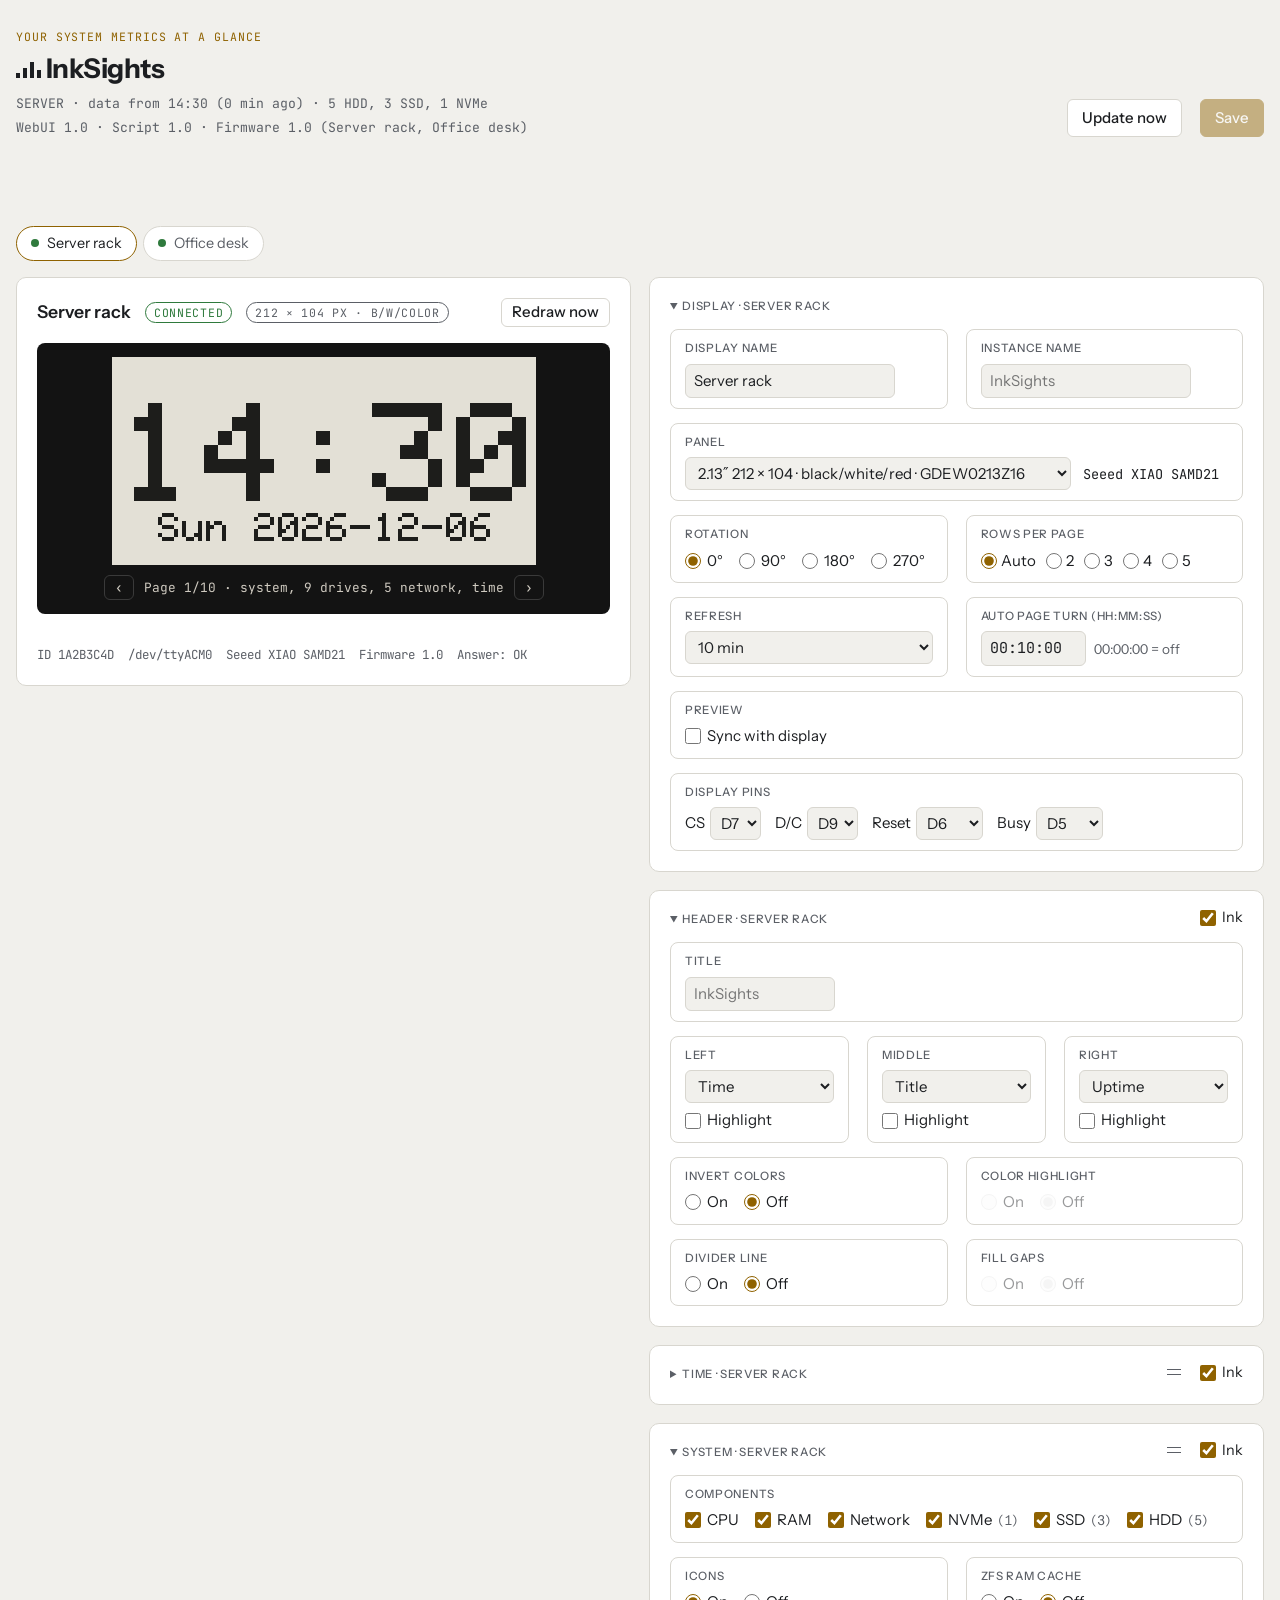
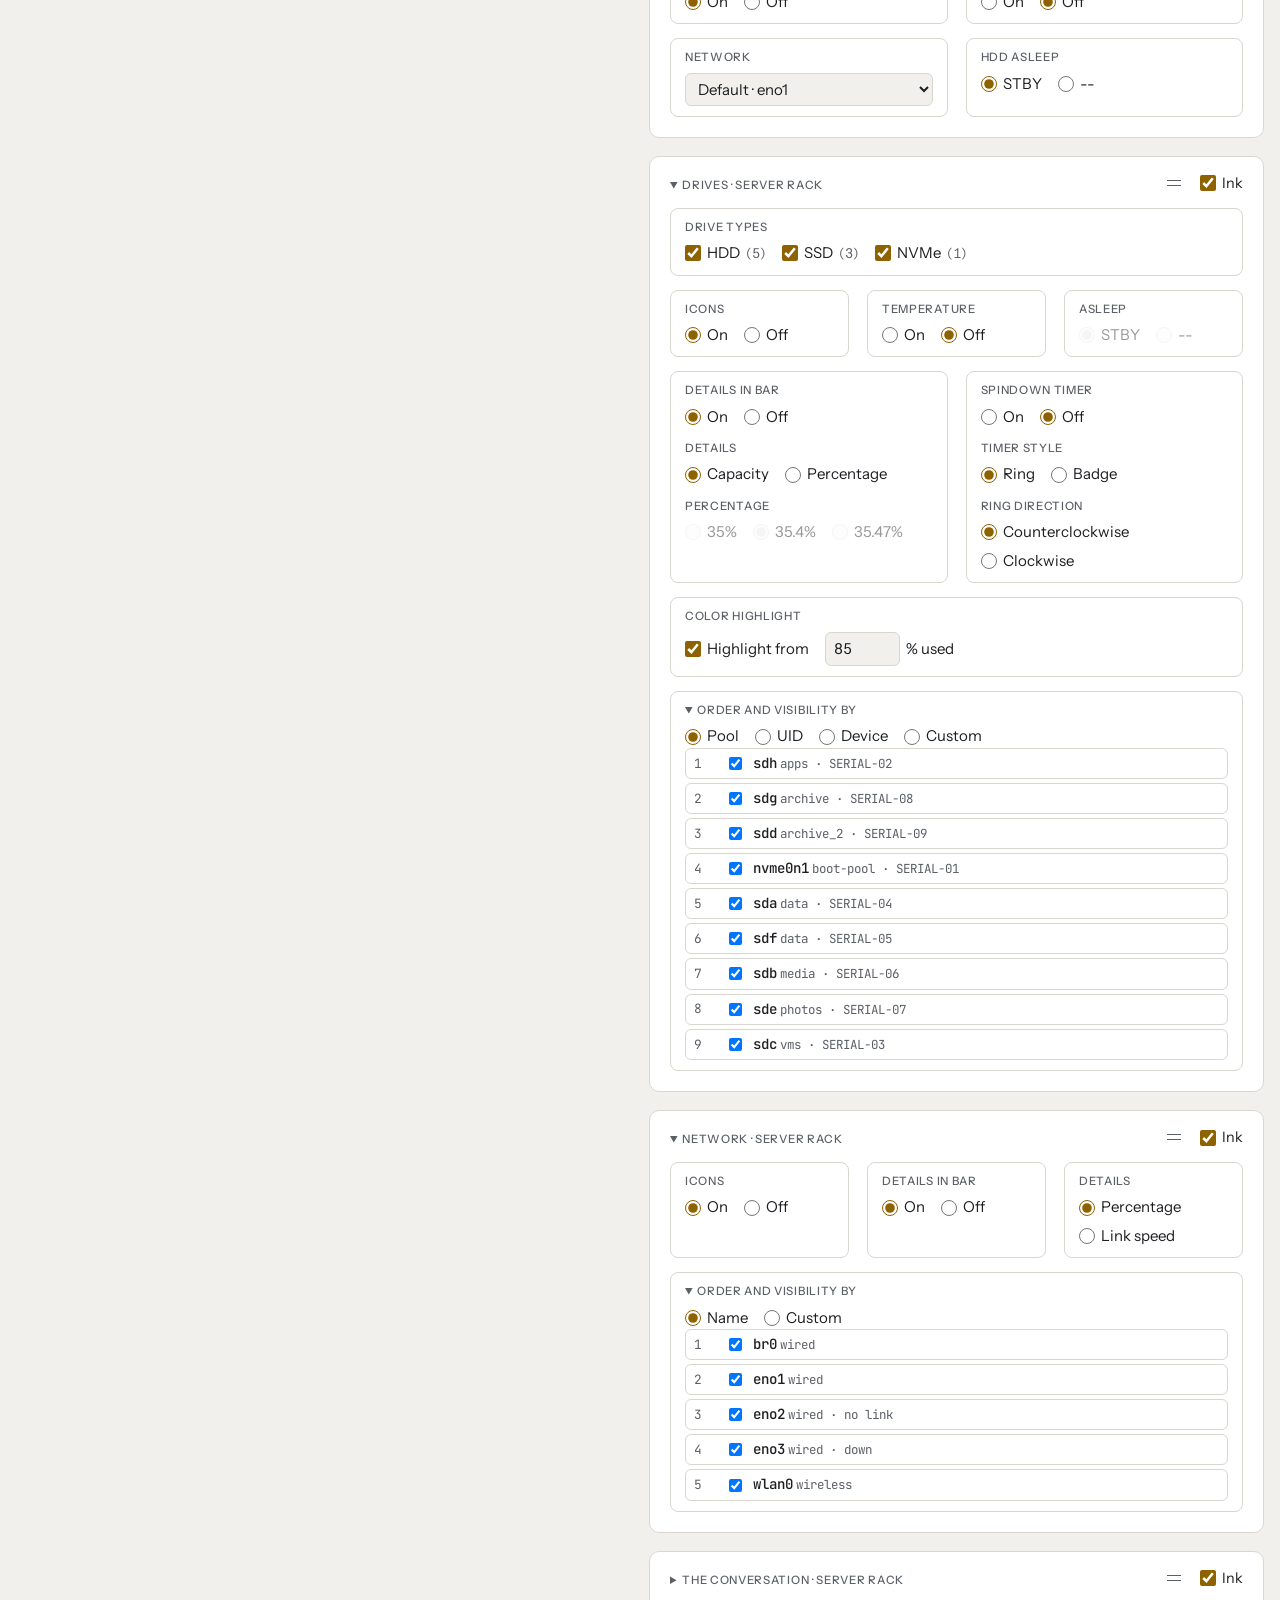
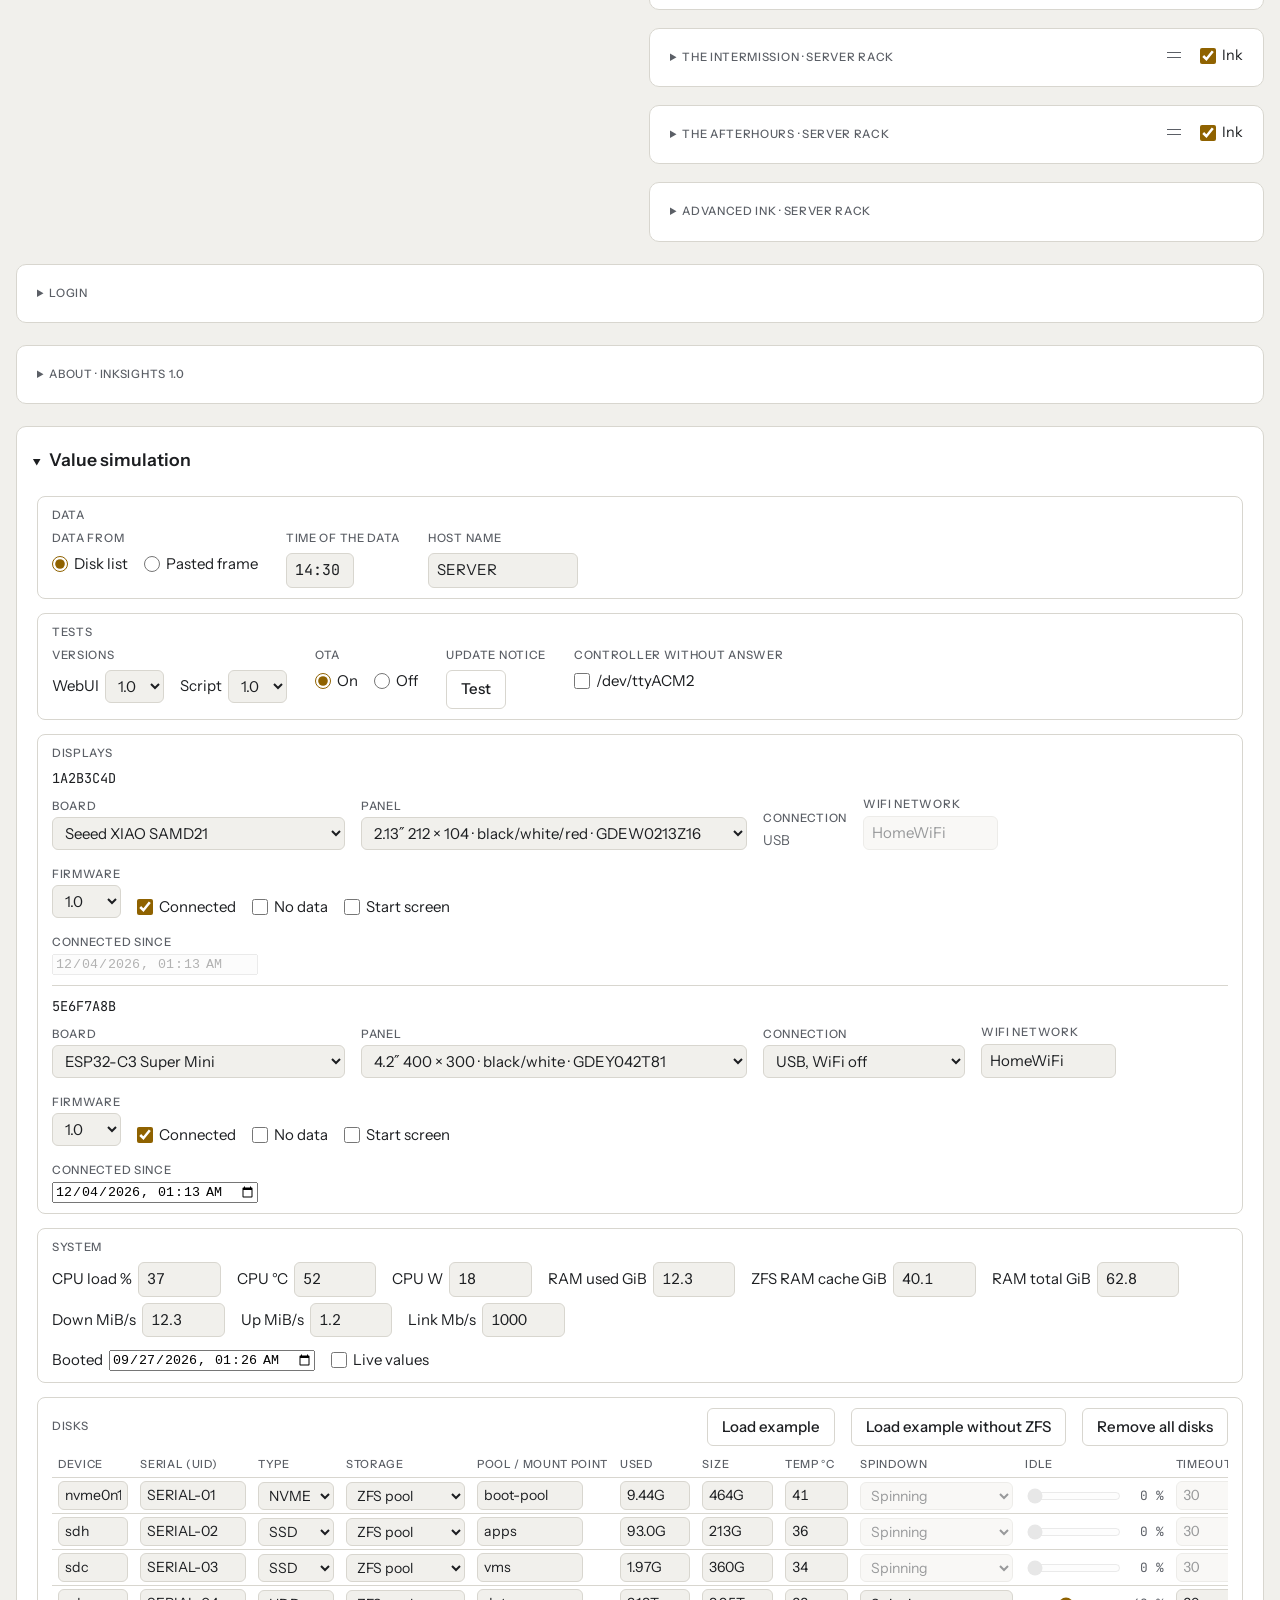
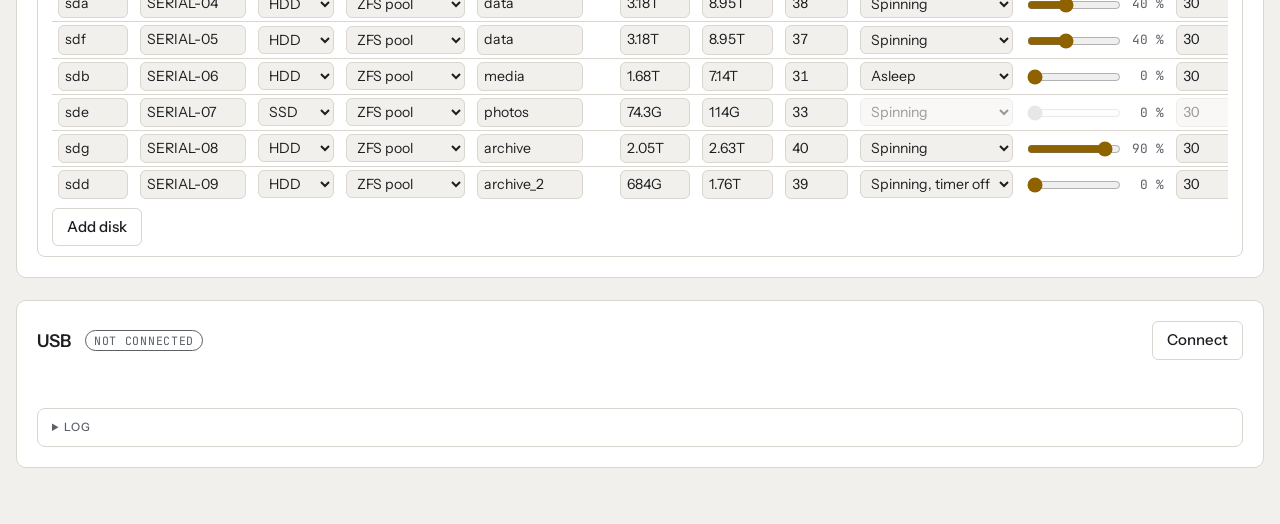
==== simulator/simulator.html @ 7268ee33 "Login off by default, tabs on the settings page, every page off kept - Login: off unless switched on" ====
<!doctype html>
<html lang="en">
<head>
<meta charset="utf-8">
<meta name="viewport" content="width=device-width, initial-scale=1">
<title>InkSights Simulator</title>
<!--
  Simulator: the settings page itself (../server/web/inksights-ui.js, the same code as the
  real page) with simulated data instead of the server: two displays, a disk list or a pasted
  frame. The "Value simulation" card below sets the simulated hardware. The drawing comes from
  ../server/web/inksights-render.js, so the previews show exactly what the firmware draws.
  Open this file directly in the browser; nothing is sent anywhere.
-->
<link rel="preconnect" href="https://fonts.googleapis.com">
<link rel="preconnect" href="https://fonts.gstatic.com" crossorigin>
<link rel="stylesheet" href="https://fonts.googleapis.com/css2?family=Instrument+Sans:wght@400;500;600;700&family=JetBrains+Mono:wght@400;500&display=swap">
<script>
// Load the shared page files fresh every time (opened from disk, browsers may keep an old copy)
const BUST = "?" + Date.now();
document.write(`<link rel="stylesheet" href="../server/web/inksights.css${BUST}">`);
</script>
</head>
<body>
<main class="wrap">
  <div id="app" style="display: contents"></div>

  <section class="card" aria-labelledby="simHead">
    <details class="sim-fold" id="simFold" open>
    <summary><h2 id="simHead">Value simulation</h2></summary>
    <div class="sub-body">
    <div class="form">
      <!-- framed: where the data come from, then the tests of special cases -->
      <div class="field wide boxed"><span class="label">Data</span>
        <div class="choices header-sec">
          <div class="field"><span class="label">Data from</span><span class="choices" id="source"></span></div>
          <label class="field"><span class="label">Time of the data</span><input type="text" id="time" maxlength="5" autocomplete="off" style="width: 4.5em; font-family: var(--font-mono)"></label>
          <label class="field"><span class="label">Host name</span><input type="text" id="host" maxlength="16" autocomplete="off" style="max-width: 10em"></label>
        </div>
      </div>
      <div class="field wide boxed"><span class="label">Tests</span>
        <div class="choices header-sec">
          <div class="field"><span class="label">Versions</span><span class="choices" id="versions-sim"></span></div>
          <div class="field"><span class="label">OTA</span><span class="choices" id="ota-sim"></span></div>
          <div class="field"><span class="label">Update notice</span><span class="choices"><button class="btn" id="testUpdate" type="button">Test</button></span></div>
          <div class="field"><span class="label">Controller without answer</span><span class="choices" id="oldfw"></span></div>
        </div>
      </div>
      <div class="field wide boxed"><span class="label">Displays</span><div class="sim-grid" id="hw"></div></div>
      <div class="field wide boxed"><span class="label">System</span><div class="choices" id="sys"></div></div>
    </div>

    <div class="field boxed" id="disksBox">
      <div class="card-head">
        <span class="label">Disks</span>
        <span class="choices" style="margin-left: auto">
          <button class="btn" id="example" type="button">Load example</button>
          <button class="btn" id="exampleLinux" type="button">Load example without ZFS</button>
          <button class="btn" id="clear" type="button">Remove all disks</button>
        </span>
      </div>
      <div class="table-wrap">
        <table>
          <thead><tr>
            <th>Device</th><th>Serial (UID)</th><th>Type</th><th>Storage</th><th>Pool / mount point</th><th>Used</th><th>Size</th>
            <th>Temp °C</th><th>Spindown</th><th>Idle</th><th>Timeout min</th><th>Poll s</th><th></th>
          </tr></thead>
          <tbody id="disks"></tbody>
        </table>
      </div>
      <div><button class="btn" id="add" type="button">Add disk</button></div>
    </div>

    <label class="field boxed" id="pasteBox" hidden>
      <span class="label">Pasted frame</span>
      <textarea id="paste" rows="14" spellcheck="false" placeholder="#BEGIN&#10;H|SERVER|14:30|0|85|0|600&#10;D|sda|data|3.18T|8.95T|35|3|10|A&#10;#END"></textarea>
    </label>
    </div>
    </details>
  </section>

  <!-- a real board on USB: set it up, or send it the frame of a simulated display -->
  <div id="usbBox" style="display: contents"></div>
</main>

<script>
document.write(`<script src="../server/web/inksights-render.js${BUST}"><\/script><script src="../server/web/inksights-ui.js${BUST}"><\/script>` +
  `<script src="../server/web/inksights-usb.js${BUST}"><\/script>`);
</script>
<script>
"use strict";
const $ = id => document.getElementById(id);
const STORE = "inksights-simulator-v1";
const IDS = ["1A2B3C4D", "5E6F7A8B"];              // simulated chip IDs
const DISPLAY_NAMES = ["Server rack", "Office desk"];   // their display names when none is set
const PORTS = ["/dev/ttyACM0", "/dev/ttyACM1"];
const IPS = ["192.168.1.51", "192.168.1.52"];

// Panel types: the table of the settings page (InkSightsUI.PANELS, with the yellow colour panels); the
// board reports the one it runs
const PANELS = InkSightsUI.PANELS;
const panelById = id => PANELS.find(p => p.id === id) || PANELS[0];
const OLD_PANELS = { "212x104x3": 1, "250x122x3": 3, "250x122x2": 4, "400x300x2": 5 };   // saved by earlier versions

// One disk as edited here; turned into a state.json entry (what inksights.sh writes)
const EXAMPLE = [
  { dev: "nvme0n1", uid: "SERIAL-01", type: "nvme", pool: "boot-pool", used: "9.44G", total: "464G", temp: 41 },
  { dev: "sdh", uid: "SERIAL-02", type: "ssd", pool: "apps", used: "93.0G", total: "213G", temp: 36 },
  { dev: "sdc", uid: "SERIAL-03", type: "ssd", pool: "vms", used: "1.97G", total: "360G", temp: 34 },
  { dev: "sda", uid: "SERIAL-04", type: "hdd", pool: "data", used: "3.18T", total: "8.95T", spin: "A", idle: 40, temp: 38 },
  { dev: "sdf", uid: "SERIAL-05", type: "hdd", pool: "data", used: "3.18T", total: "8.95T", spin: "A", idle: 40, temp: 37 },
  { dev: "sdb", uid: "SERIAL-06", type: "hdd", pool: "media", used: "1.68T", total: "7.14T", spin: "S", idle: 0, temp: 31 },
  { dev: "sde", uid: "SERIAL-07", type: "ssd", pool: "photos", used: "74.3G", total: "114G", temp: 33 },
  { dev: "sdg", uid: "SERIAL-08", type: "hdd", pool: "archive", used: "2.05T", total: "2.63T", spin: "A", idle: 90, temp: 40 },
  { dev: "sdd", uid: "SERIAL-09", type: "hdd", pool: "archive_2", used: "684G", total: "1.76T", spin: "A?", idle: 0, temp: 39 },
].map(d => Object.assign({ spin: "A", idle: 0, timeout: 30, poll: 60, fs: "zfs" }, d));
// A Linux server without ZFS: filesystems named after their mount point, one RAID (md) of two disks,
// btrfs over two disks, a disk with nothing mounted
const EXAMPLE_LINUX = [
  { dev: "nvme0n1", uid: "SERIAL-11", type: "nvme", fs: "ext4", pool: "/", used: "38.2G", total: "468G", temp: 44 },
  { dev: "sda", uid: "SERIAL-12", type: "hdd", fs: "xfs", pool: "/srv/media", used: "5.12T", total: "7.27T", spin: "A", idle: 30, temp: 36 },
  { dev: "sdb", uid: "SERIAL-13", type: "hdd", fs: "xfs", pool: "/srv/media", used: "5.12T", total: "7.27T", spin: "A", idle: 30, temp: 37 },
  { dev: "sdc", uid: "SERIAL-14", type: "hdd", fs: "btrfs", pool: "/mnt/backup", used: "1.10T", total: "3.64T", spin: "S", idle: 0, temp: 30 },
  { dev: "sdd", uid: "SERIAL-15", type: "hdd", fs: "btrfs", pool: "/mnt/backup", used: "1.10T", total: "3.64T", spin: "S", idle: 0, temp: 30 },
  { dev: "sde", uid: "SERIAL-16", type: "ssd", fs: "ext4", pool: "/var/lib/docker", used: "61.0G", total: "234G", temp: 35 },
  { dev: "sdf", uid: "SERIAL-17", type: "hdd", fs: "none", pool: "", used: "", total: "4.00T", spin: "S", idle: 0, temp: 29 },
].map(d => Object.assign({ spin: "A", idle: 0, timeout: 30, poll: 60 }, d));
const STORAGE = [["zfs", "ZFS pool"], ["ext4", "ext4"], ["xfs", "XFS"], ["btrfs", "btrfs"], ["none", "Not mounted"]];
// Name as inksights.sh shows it: a ZFS pool by its name, a filesystem by the last part of its
// mount point ("/" = root)
function storageName(d) {
  const p = (d.pool || "").trim();
  if ((d.fs || "zfs") === "zfs" || !p.startsWith("/")) return p;
  return p === "/" ? "root" : p.replace(/\/+$/, "").split("/").pop().replace(/[^A-Za-z0-9._-]/g, "").slice(0, 15);
}

// Local date and time as the datetime-local field shows it
const localStamp = d => {
  const p = n => String(n).padStart(2, "0");
  return `${d.getFullYear()}-${p(d.getMonth() + 1)}-${p(d.getDate())}T${p(d.getHours())}:${p(d.getMinutes())}`;
};
// Example: connected to the WiFi 2 days, 5 hours and 13 minutes before now
function wifiSinceExample() {
  const d = new Date();
  d.setMinutes(d.getMinutes() - (2 * 1440 + 5 * 60 + 13));
  return localStamp(d);
}
// Per display: board, panel, connection, and the WiFi it reports (network name, connected since)
const hwDefaults = (board, panel) => ({ board, panel, connected: true, transport: "usb", net: "off", ssid: "HomeWiFi", since: wifiSinceExample() });
// System values as inksights.sh reads them; empty = unknown
const SYS_FIELDS = [
  ["cpu", "CPU load %", 0, 100], ["temp", "CPU °C", 0, 199], ["power", "CPU W", 0, 9999],
  ["ramUsed", "RAM used GiB", 0, 9999], ["ramArc", "ZFS RAM cache GiB", 0, 9999], ["ramTotal", "RAM total GiB", 0, 9999],
  ["rx", "Down MiB/s", 0, 99999], ["tx", "Up MiB/s", 0, 99999], ["link", "Link Mb/s", 0, 1000000],
];
// Example start of the server: 2 months, 9 days and 5 hours before now (local time, as the
// datetime-local field shows it)
function bootExample() {
  const d = new Date();
  d.setMonth(d.getMonth() - 2);
  d.setDate(d.getDate() - 9);
  d.setHours(d.getHours() - 5);
  return localStamp(d);
}
// "Now" of the simulation: today at the time of the data (or the real time)
function simNow() {
  const now = new Date(), [hh, mm] = /^\d\d:\d\d$/.test(sim.time) ? sim.time.split(":").map(Number) : [now.getHours(), now.getMinutes()];
  now.setHours(hh, mm, 0, 0);
  return now.getTime();
}
const SYS_EXAMPLE = { cpu: 37, temp: 52, power: 18, ramUsed: 12.3, ramArc: 40.1, ramTotal: 62.8, rx: 12.3, tx: 1.2, link: 1000, boot: bootExample() };
const DEFAULTS = {
  source: "list", time: "14:30", host: "SERVER", disks: EXAMPLE, paste: "", sys: SYS_EXAMPLE,
  pagename: "", interval: 10, oldFw: false, config: {},
  hw: [hwDefaults("xiao-samd21", 1), hwDefaults("esp32-c3-supermini", 5)],
};
let sim = load();

function load() {
  try {
    const saved = JSON.parse(localStorage.getItem(STORE) || "null");
    if (saved && typeof saved === "object" && Array.isArray(saved.hw) && saved.hw.length === 2) {
      const merged = Object.assign(structuredClone(DEFAULTS), saved);
      merged.sys = Object.assign(structuredClone(SYS_EXAMPLE), saved.sys || {});
      merged.hw = saved.hw.map((h, i) => Object.assign(structuredClone(DEFAULTS.hw[i]), h));
      for (const h of merged.hw) if (typeof h.panel === "string") h.panel = OLD_PANELS[h.panel] || 1;
      if (merged.host === "TRUENAS") merged.host = DEFAULTS.host;   // the host name of an earlier version
      return merged;
    }
  } catch (e) { /* private window or blocked storage: start with the defaults */ }
  return structuredClone(DEFAULTS);
}
function save() {
  try { localStorage.setItem(STORE, JSON.stringify(sim)); } catch (e) { /* not essential */ }
}

function el(tag, attrs = {}, ...kids) {
  const e = document.createElement(tag);
  for (const [k, v] of Object.entries(attrs)) {
    if (k.startsWith("on")) e.addEventListener(k.slice(2), v);
    else if (k === "value") e.value = v;
    else if (k === "checked" || k === "disabled" || k === "selected") e[k] = !!v;
    else e.setAttribute(k, v);
  }
  e.append(...kids);
  return e;
}

// "3.18T" -> bytes (binary units, like hsize() in inksights.sh); -1 = not a size
function parseBytes(s) {
  const m = /^\s*(\d+(?:\.\d+)?)\s*([KMGTP]?)i?B?\s*$/i.exec(s || "");
  if (!m) return -1;
  return Math.round(Number(m[1]) * 1024 ** " KMGTP".indexOf(m[2].toUpperCase() || " "));
}

function toState(d) {
  const used = parseBytes(d.used), total = parseBytes(d.total);
  const name = (d.fs || "zfs") === "none" ? "" : storageName(d);
  const pool = name && used >= 0 && total > 0 ? name : "";
  const timeout = Math.max(1, Math.round(d.timeout * 60)), poll = Math.max(1, Math.round(d.poll));
  return {
    dev: d.dev.trim() || "?", uid: d.uid.trim() || d.dev.trim(), type: d.type, pool,
    used: pool ? used : 0, total: pool ? total : 0, size: pool ? 0 : Math.max(0, total),
    // spin: A / S = timer running; "A?" / "S?" = timer not running, last known state; "?" = unknown
    state: d.type !== "hdd" ? "N" : d.spin[0], stale: d.spin.length > 1, idle: Math.round(d.idle / 100 * timeout), timeout, poll,
    // °C like inksights.sh: empty = unknown; a sleeping hard disk -2 ("--" or "STBY")
    temp: d.type === "hdd" && d.spin[0] === "S" ? -2 : Number.isInteger(d.temp) ? d.temp : null,
  };
}

// "Live values": a running system for the displays with fast refresh. The system values wander a
// little around the ones set below, the drive temperatures by a degree now and then, and the
// spindown timers of the spinning hard disks count down from the moment it was ticked
let liveStart = Date.now(), wander = {};
function wobble(key, base, spread, lo, hi) {
  const v = (wander[key] ?? base) + (Math.random() - 0.5) * spread;   // a random step ...
  return (wander[key] = Math.min(hi, Math.max(lo, v + (base - v) * 0.2)));   // ... pulled back to the set value
}
function liveSys() {
  const y = { ...sim.sys }, set = k => typeof y[k] === "number" && y[k] >= 0;
  if (set("cpu")) y.cpu = Math.round(wobble("cpu", y.cpu, 20, 0, 100));
  if (set("temp")) y.temp = Math.round(wobble("temp", y.temp, 3, 0, 199));
  if (set("power")) y.power = Math.round(wobble("power", y.power, 6, 0, 9999));
  if (set("ramUsed")) y.ramUsed = wobble("ram", y.ramUsed, 0.4, 0, set("ramTotal") ? y.ramTotal : 9999);
  if (set("rx")) y.rx = wobble("rx", y.rx, y.rx + 0.1, 0, 99999);
  if (set("tx")) y.tx = wobble("tx", y.tx, y.tx + 0.1, 0, 99999);
  return y;
}
function liveDisk(d, i) {
  const out = { ...d };
  if (Number.isInteger(d.temp)) {
    if (Math.random() < 0.15) wobble(`t${i}`, d.temp, 2, 0, 99);
    out.temp = Math.round(wander[`t${i}`] ?? d.temp);
  }
  if (d.type === "hdd" && d.spin === "A") out.idle = Math.min(100, d.idle + (Date.now() - liveStart) / 600 / Math.max(1, d.timeout));
  return out;
}

// ------------------------------------------------------------ simulated server
function stateNow(live = false) {
  const timeOk = /^\d\d:\d\d$/.test(sim.time);
  const displays = [];
  sim.hw.forEach((h, i) => {
    if (!h.connected) return;
    const board = InkSightsUI.BOARDS[h.board] || InkSightsUI.BOARDS[InkSightsUI.DEFAULT_BOARD];
    const wifi = board.wifi && h.transport === "wifi";
    const net = !board.wifi ? "" : wifi ? "sta" : h.net;
    const panel = panelById(h.panel);
    const pins = (sim.config[IDS[i]] && sim.config[IDS[i]].pins) || board.defaults;
    displays.push({ id: IDS[i], port: wifi ? "WiFi" : PORTS[i], transport: wifi ? "wifi" : "usb", size: panel.size.join("x"),
      colors: panel.colors, panel: panel.id, pins: pins.join(","), board: h.board, wifi: board.wifi ? 1 : 0, fw: h.fw || "1.0", net, ota: otaRun[i] || null,
      ssid: net === "sta" ? h.ssid || "" : "", online: net === "sta" ? onlineSecs(h.since) : -1,   // seconds connected
      ip: net === "sta" ? IPS[i] : net === "ap" ? "192.168.4.1" : "", fast: panel.fast ? 1 : 0, answer: "OK",
      nothingToInk: !!h.noData,   // "No data": connected, but nothing to show -> "Nothing to ink"
      // its start screen, before the first data; with the setup access point open it shows the password
      splash: !!h.splash, apKey: (sim.config[IDS[i]] && sim.config[IDS[i]].wifi && sim.config[IDS[i]].wifi.apPass) || "ink!1234" });
  });
  if (sim.oldFw) displays.push({ port: "/dev/ttyACM2", id: "", error: "No answer with chip ID (old firmware?)" });
  const disks = sim.disks.map((d, i) => toState(live ? liveDisk(d, i) : d));
  return { version: sim.scriptVer || "1.0",
    host: sim.host || "SERVER", updated: timeOk ? Math.floor(Date.now() / 1000) : 0, timeText: timeOk ? sim.time : "--:--",
    disks, displays, system: systemNow(disks, live ? liveSys() : sim.sys) };
}

// Seconds since the WiFi connected ("Connected since"); empty or in the future = unknown
function onlineSecs(since) {
  const t = typeof since === "string" ? new Date(since).getTime() : NaN, now = simNow();
  return t <= now ? Math.floor((now - t) / 1000) : -1;
}

// state.system like inksights.sh writes it: RAM in MiB, network in KiB/s, -1 = unknown
function systemNow(disks, y) {
  const num = (k, f = 1) => (typeof y[k] === "number" && y[k] >= 0 ? Math.round(y[k] * f) : -1);
  // interfaces like inksights.sh reports them; state U up / L no link / D down, wireless for WiFi
  const eno1 = { name: "eno1", rx: num("rx", 1024), tx: num("tx", 1024), speed: num("link"), wireless: 0, state: "U" };
  // uptime from the start of the server ("Booted") to the time of the data (today), in full calendar
  // months and the minutes after them like inksights.sh; empty or in the future = unknown
  const now = new Date(simNow());
  const boot = typeof y.boot === "string" ? new Date(y.boot).getTime() : NaN;
  const up = boot <= now.getTime() ? EPD.uptimeSplit(boot, now.getTime()) : null;
  return {
    uptime: up ? Math.floor((now.getTime() - boot) / 1000) : -1, upMonths: up ? up.months : 0, upRest: up ? up.min : -1,
    cpu: num("cpu"), temp: num("temp"), power: num("power"),
    ramUsed: num("ramUsed", 1024), ramArc: num("ramArc", 1024), ramTotal: num("ramTotal", 1024),
    ifaces: [eno1, { name: "eno2", rx: 0, tx: 0, speed: -1, wireless: 0, state: "L" }, { name: "eno3", rx: -1, tx: -1, speed: -1, wireless: 0, state: "D" },
      { name: "br0", rx: eno1.rx, tx: eno1.tx, speed: -1, wireless: 0, state: "U" }, { name: "wlan0", rx: 220, tx: 35, speed: 300, wireless: 1, state: "U" }],
    defaultIface: "eno1",
    // temperatures per drive (disk list, column "Temp °C"); HDDs only when one of them has a value
    // (as if drive-temp-export ran), a sleeping one -2
    nvme: disks.filter(d => d.type === "nvme").map(d => ({ dev: d.dev, temp: d.temp == null ? -1 : d.temp })),
    ssd: disks.filter(d => d.type === "ssd").map(d => ({ dev: d.dev, temp: d.temp == null ? -1 : d.temp })),
    hdd: sim.disks.some(d => d.type === "hdd" && Number.isInteger(d.temp))
      ? disks.filter(d => d.type === "hdd").map(d => ({ dev: d.dev, temp: d.temp == null ? -1 : d.temp })) : [],
  };
}

function buildSys() {
  $("sys").replaceChildren(...SYS_FIELDS.map(([k, label, lo, hi]) => el("label", { class: "check" }, `${label} `,
    el("input", { type: "number", min: String(lo), max: String(hi), step: "any", value: sim.sys[k] >= 0 ? String(sim.sys[k]) : "",
      style: "width: 5.5em", oninput: e => { const v = e.target.value.trim(); sim.sys[k] = v === "" ? -1 : Number(v); update(); } }))),
    el("span", { style: "flex-basis: 100%; height: 0" }),   // own line: when the server started, live values
    el("label", { class: "check" }, "Booted ",
      el("input", { type: "datetime-local", value: typeof sim.sys.boot === "string" ? sim.sys.boot : "",
        oninput: e => { sim.sys.boot = e.target.value; update(); } })),
    // a running system: changing values on the displays with fast refresh, as often as they refresh
    el("label", { class: "check" },
      el("input", { type: "checkbox", checked: !!sim.liveOn, onchange: e => { sim.liveOn = e.target.checked; liveStart = Date.now(); wander = {}; save(); } }),
      "Live values"));
}

// The browser gets WiFi passwords only as "set", like from the real app
function publicConfig() {
  const out = structuredClone(sim.config);
  for (const s of Object.values(out)) {
    const w = s.wifi || {};
    w.passSet = !!w.pass; w.apPassSet = !!w.apPass;
    delete w.pass; delete w.apPass;
    s.wifi = w;
  }
  // a display without a name gets one, so the simulator shows what the field is for: where it hangs
  IDS.forEach((id, i) => { if (!out[id]) out[id] = {}; if (!out[id].dname) out[id].dname = DISPLAY_NAMES[i]; });
  return out;
}

let usb = null;   // the USB card, mounted below
const ui = InkSightsUI.start({
  root: $("app"),
  tabs: true,           // one tab per display, the preview beside its cards
  // Login card: the login of the settings page, off by default (the simulator keeps it in its stored settings)
  login: async (on, current, next) => {
    if (sim.loginOn && current !== sim.loginPass) throw new Error("The current password is wrong.");
    sim.loginOn = on;
    sim.loginPass = on ? next : "";
    save();
  },
  offlineNoData: true,  // "Connected" off: the display shows "NO DATA" / "Check connection"
  load: async () => ({ state: stateNow(), config: publicConfig(), interval: sim.interval, pagename: sim.pagename, defaultPagename: "InkSights", version: sim.appVer || "1.0", versionCheck: true, afterhours: true, otaEnabled: !sim.otaOff,
    login: { on: !!sim.loginOn, user: "inksights" },
    // the firmware the WebUI carries: one per board with WiFi, the version of the WebUI
    firmware: Object.fromEntries(Object.entries(InkSightsUI.BOARDS).filter(([, b]) => b.wifi).map(([k]) => [k, { version: sim.appVer || "1.0", size: 1147760 }])) }),
  // OTA update: the board waits for its next fetch, loads the firmware and restarts with it (not kept)
  ota: async (id, version) => {
    const i = IDS.indexOf(id);
    if (i < 0) throw new Error("Unknown display.");
    otaSteps(i, version);
  },
  // manual update: the file goes to the board like the one the WebUI carries; the simulator takes the version of
  // the WebUI for it (the file names none)
  otaFile: async id => {
    const i = IDS.indexOf(id);
    if (i < 0) throw new Error("Unknown display.");
    otaSteps(i, sim.appVer || "1.0");
  },
  save: async body => {
    const next = {};
    for (const [id, s] of Object.entries(body.displays)) {
      const old = (sim.config[id] && sim.config[id].wifi) || {};
      const w = s.wifi || {};
      next[id] = { ...s, wifi: { ...w, pass: w.pass == null ? old.pass || "" : w.pass, apPass: w.apPass == null ? old.apPass || "" : w.apPass } };
    }
    sim.config = next; sim.interval = body.interval; sim.pagename = body.pagename;
    // a panel type chosen on the page: the board saves it and restarts with it
    IDS.forEach((id, i) => { if (next[id] && next[id].panel) sim.hw[i].panel = next[id].panel; });
    buildHw();
    save();
  },
  refresh: async () => {},
  redraw: async () => {},
  pollMs: 0,
  frameOverride: () => (sim.source === "paste" ? sim.paste : null),
  // "Live values": the frame of a display with fast refresh from changing values (none when off)
  live: async id => (sim.liveOn ? { frame: ui.frameFor(id, stateNow(true)), age: 0 } : { frame: null, age: -1 }),
  serverAddress: "http://hostname:8099",
  titleSuffix: " · Simulator",
});

function update(structure) {
  $("disksBox").hidden = sim.source === "paste";
  $("pasteBox").hidden = sim.source !== "paste";
  save();
  ui.reload(!!structure);
  if (usb) usb.refreshFrames();
}

// ------------------------------------------------------------ Value simulation card
// OTA updates running in the simulator, per display (not saved)
const otaRun = {};
function otaSteps(i, version) {
  const step = (o, ms) => new Promise(r => setTimeout(() => { otaRun[i] = o; update(); r(); }, ms));
  otaRun[i] = { state: "pending", version };
  (async () => {
    await step({ state: "loading", version, pct: 0 }, 2500);
    for (let p = 10; p <= 100; p += 15) await step({ state: "loading", version, pct: Math.min(p, 100) }, 500);
    sim.hw[i].fw = version;
    await step({ state: "done", version }, 800);
  })();
}
// a version to choose: earlier, this one, a later one
const SIM_VERSIONS = ["0.9", "1.0", "1.1"];
function verSel(cur, onPick, label) {
  return el("select", { "aria-label": label, onchange: e => onPick(e.target.value) },
    ...SIM_VERSIONS.map(v => el("option", { value: v, selected: v === cur }, v)));
}
function simRadios(name, options, current, onPick) {
  return el("span", { class: "choices" }, ...options.map(([value, label]) => el("label", { class: "check" },
    el("input", { type: "radio", name, value: String(value), checked: value === current, onchange: () => onPick(value) }), label)));
}

function buildHw() {
  // one block per display; every field with its label above, so they wrap on narrow screens
  const f = (label, control) => el("label", { class: "sim-f" }, el("span", { class: "label" }, label), control);
  const blocks = sim.hw.map((h, i) => {
    const board = InkSightsUI.BOARDS[h.board] || InkSightsUI.BOARDS[InkSightsUI.DEFAULT_BOARD];
    const conn = !board.wifi ? el("span", { class: "count" }, "USB")
      : el("select", { "aria-label": `Connection of display ${IDS[i]}`, onchange: e => {
          const [t, n] = e.target.value.split(":"); h.transport = t; h.net = n; update(true);
        } },
        ...[["usb:off", "USB, WiFi off"], ["usb:ap", "USB, setup access point"], ["usb:sta", "USB, WiFi connected"], ["wifi:sta", "WiFi only"]]
          .map(([v, l]) => el("option", { value: v, selected: v === `${h.transport}:${h.transport === "wifi" ? "sta" : h.net}` }, l)));
    return el("div", { class: "sim-hw" },
      el("span", { class: "ro sim-id" }, IDS[i]),
      f("Board", el("select", { "aria-label": `Board of display ${IDS[i]}`, onchange: e => {
        h.board = e.target.value;
        if (!InkSightsUI.BOARDS[h.board].wifi) { h.transport = "usb"; h.net = "off"; }
        if (sim.config[IDS[i]]) sim.config[IDS[i]].pins = null;   // the new board starts with its own default pins
        buildHw(); update(true);
      } }, ...Object.entries(InkSightsUI.BOARDS).map(([id, b]) => el("option", { value: id, selected: id === h.board }, b.name)))),
      // the panel type the board runs (as after a fresh upload): a type chosen on the page is dropped
      f("Panel", el("select", { "aria-label": `Panel of display ${IDS[i]}`, onchange: e => {
        h.panel = Number(e.target.value);
        if (sim.config[IDS[i]]) sim.config[IDS[i]].panel = null;
        update(true);
      } }, ...PANELS.map(p => el("option", { value: String(p.id), selected: p.id === h.panel }, InkSightsUI.panelLabel(p))))),
      f("Connection", conn),
      // what a board connected to a WiFi reports (WiFi page): network name and since when
      f("WiFi network", el("input", { type: "text", maxlength: "32", value: h.ssid || "", disabled: !board.wifi, autocomplete: "off", style: "width: 9em",
        "aria-label": `WiFi network of display ${IDS[i]}`, oninput: e => { h.ssid = e.target.value; update(); } })),
      el("span", { class: "sim-break" }),   // second line: firmware and the ticks
      f("Firmware", verSel(h.fw || "1.0", v => { h.fw = v; update(true); }, `Firmware of display ${IDS[i]}`)),
      el("label", { class: "check" }, el("input", { type: "checkbox", checked: h.connected, onchange: e => { h.connected = e.target.checked; update(true); } }), "Connected"),
      el("label", { class: "check" }, el("input", { type: "checkbox", checked: !!h.noData, onchange: e => { h.noData = e.target.checked; update(); } }), "No data"),
      el("label", { class: "check" }, el("input", { type: "checkbox", checked: !!h.splash, onchange: e => { h.splash = e.target.checked; update(); } }), "Start screen"),
      el("span", { class: "sim-break" }),   // own line: since when the board is connected to the WiFi
      f("Connected since", el("input", { type: "datetime-local", value: h.since || "", disabled: !board.wifi,
        "aria-label": `Connected since, display ${IDS[i]}`, oninput: e => { h.since = e.target.value; update(); } })));
  });
  $("hw").replaceChildren(...blocks);
}

function buildDisks() {
  $("disks").replaceChildren(...sim.disks.map((d, i) => {
    const hdd = d.type === "hdd";
    const set = (key, conv = v => v) => e => { d[key] = conv(e.target.value); update(); };
    const pct = el("span", { class: "pct" }, `${d.idle} %`);
    return el("tr", {},
      el("td", {}, el("input", { type: "text", class: "short", value: d.dev, maxlength: "9", "aria-label": "Device", oninput: set("dev") })),
      el("td", {}, el("input", { type: "text", value: d.uid, maxlength: "40", "aria-label": "Serial number", oninput: set("uid") })),
      el("td", {}, el("select", { "aria-label": "Type", onchange: e => { d.type = e.target.value; buildDisks(); update(); } },
        ...["hdd", "ssd", "nvme"].map(t => el("option", { value: t, selected: t === d.type }, t.toUpperCase())))),
      el("td", {}, el("select", { "aria-label": "Storage", onchange: e => { d.fs = e.target.value; buildDisks(); update(); } },
        ...STORAGE.map(([v, l]) => el("option", { value: v, selected: v === (d.fs || "zfs") }, l)))),
      el("td", {}, el("input", { type: "text", value: d.pool, maxlength: "40", disabled: d.fs === "none",
        placeholder: (d.fs || "zfs") === "zfs" ? "no pool" : d.fs === "none" ? "" : "/srv/data", "aria-label": "Pool or mount point", oninput: set("pool") })),
      el("td", {}, el("input", { type: "text", class: "short", value: d.used, maxlength: "7", "aria-label": "Used", oninput: set("used") })),
      el("td", {}, el("input", { type: "text", class: "short", value: d.total, maxlength: "7", "aria-label": "Size", oninput: set("total") })),
      el("td", {}, el("input", { type: "number", min: "0", max: "99", step: "1", value: Number.isInteger(d.temp) ? String(d.temp) : "", "aria-label": "Temperature in degrees Celsius",
        oninput: e => { const v = e.target.value.trim(); d.temp = /^\d{1,2}$/.test(v) ? Number(v) : null; update(); } })),
      el("td", {}, el("select", { "aria-label": "Spindown state", disabled: !hdd, onchange: set("spin") },
        ...[["A", "Spinning"], ["S", "Asleep"], ["A?", "Spinning, timer off"], ["S?", "Asleep, timer off"], ["?", "Unknown"]].map(([v, l]) => el("option", { value: v, selected: v === d.spin }, l)))),
      el("td", {}, el("input", { type: "range", min: "0", max: "100", step: "1", value: String(d.idle), disabled: !hdd, "aria-label": "Idle in percent of the timeout",
        oninput: e => { d.idle = Number(e.target.value); pct.textContent = `${d.idle} %`; update(); } }), pct),
      el("td", {}, el("input", { type: "number", min: "1", max: "1440", value: String(d.timeout), disabled: !hdd, "aria-label": "Timeout in minutes", oninput: set("timeout", v => Math.max(1, Number(v) || 1)) })),
      el("td", {}, el("input", { type: "number", min: "1", max: "3600", value: String(d.poll), disabled: !hdd, "aria-label": "Poll interval in seconds", oninput: set("poll", v => Math.max(1, Number(v) || 1)) })),
      el("td", {}, el("button", { class: "btn link", type: "button", "aria-label": `Remove ${d.dev}`, onclick: () => { sim.disks.splice(i, 1); buildDisks(); update(); } }, "✕")));
  }));
}

$("source").replaceChildren(...simRadios("sim-source", [["list", "Disk list"], ["paste", "Pasted frame"]], sim.source, v => { sim.source = v; update(true); }).children);
$("time").value = sim.time;
$("time").addEventListener("input", e => { sim.time = e.target.value; update(); });
$("host").value = sim.host;
$("host").addEventListener("input", e => { sim.host = e.target.value; update(); });
$("oldfw").replaceChildren(el("label", { class: "check" },
  el("input", { type: "checkbox", checked: sim.oldFw, onchange: e => { sim.oldFw = e.target.checked; update(); } }), "/dev/ttyACM2"));
// a release one step after this installation (or after a skipped one): the notice at the top
$("testUpdate").addEventListener("click", () => ui.testUpdate());
// Versions: of the WebUI and inksights.sh here, of the firmware per display below
$("versions-sim").replaceChildren(
  el("label", { class: "check" }, "WebUI ", verSel(sim.appVer || "1.0", v => { sim.appVer = v; update(true); }, "Version of the WebUI")),
  el("label", { class: "check" }, "Script ", verSel(sim.scriptVer || "1.0", v => { sim.scriptVer = v; update(true); }, "Version of the script")));
// OTA in the Docker settings of the server: off = no firmware updates from the page
$("ota-sim").replaceChildren(simRadios("simota", [[1, "On"], [0, "Off"]], sim.otaOff ? 0 : 1, v => { sim.otaOff = v === 0; update(true); }));
$("paste").value = sim.paste;
$("paste").addEventListener("input", e => { sim.paste = e.target.value; update(); });
$("add").addEventListener("click", () => {
  const n = sim.disks.length;
  sim.disks.push({ dev: `sd${String.fromCharCode(97 + (n % 26))}`, uid: `NEW-${n + 1}`, type: "hdd", fs: "zfs", pool: "tank", used: "1.00T", total: "4.00T", spin: "A", idle: 0, timeout: 30, poll: 60 });
  buildDisks(); update();
});
$("example").addEventListener("click", () => { sim.disks = structuredClone(EXAMPLE); buildDisks(); update(); });
$("exampleLinux").addEventListener("click", () => { sim.disks = structuredClone(EXAMPLE_LINUX); buildDisks(); update(); });
$("clear").addEventListener("click", () => { sim.disks = []; buildDisks(); update(); });

buildHw();
buildSys();
// USB: set up a real board, or send it what a simulated display gets ("Send to display")
usb = InkSightsUSB.mount($("usbBox"), { frames: () => ui.frames() });
// the Value simulation card folds; remembered like the rest of the simulation
$("simFold").open = sim.simOpen !== false;
$("simFold").addEventListener("toggle", () => { sim.simOpen = $("simFold").open; save(); });
buildDisks();
update(true);
</script>
</body>
</html>
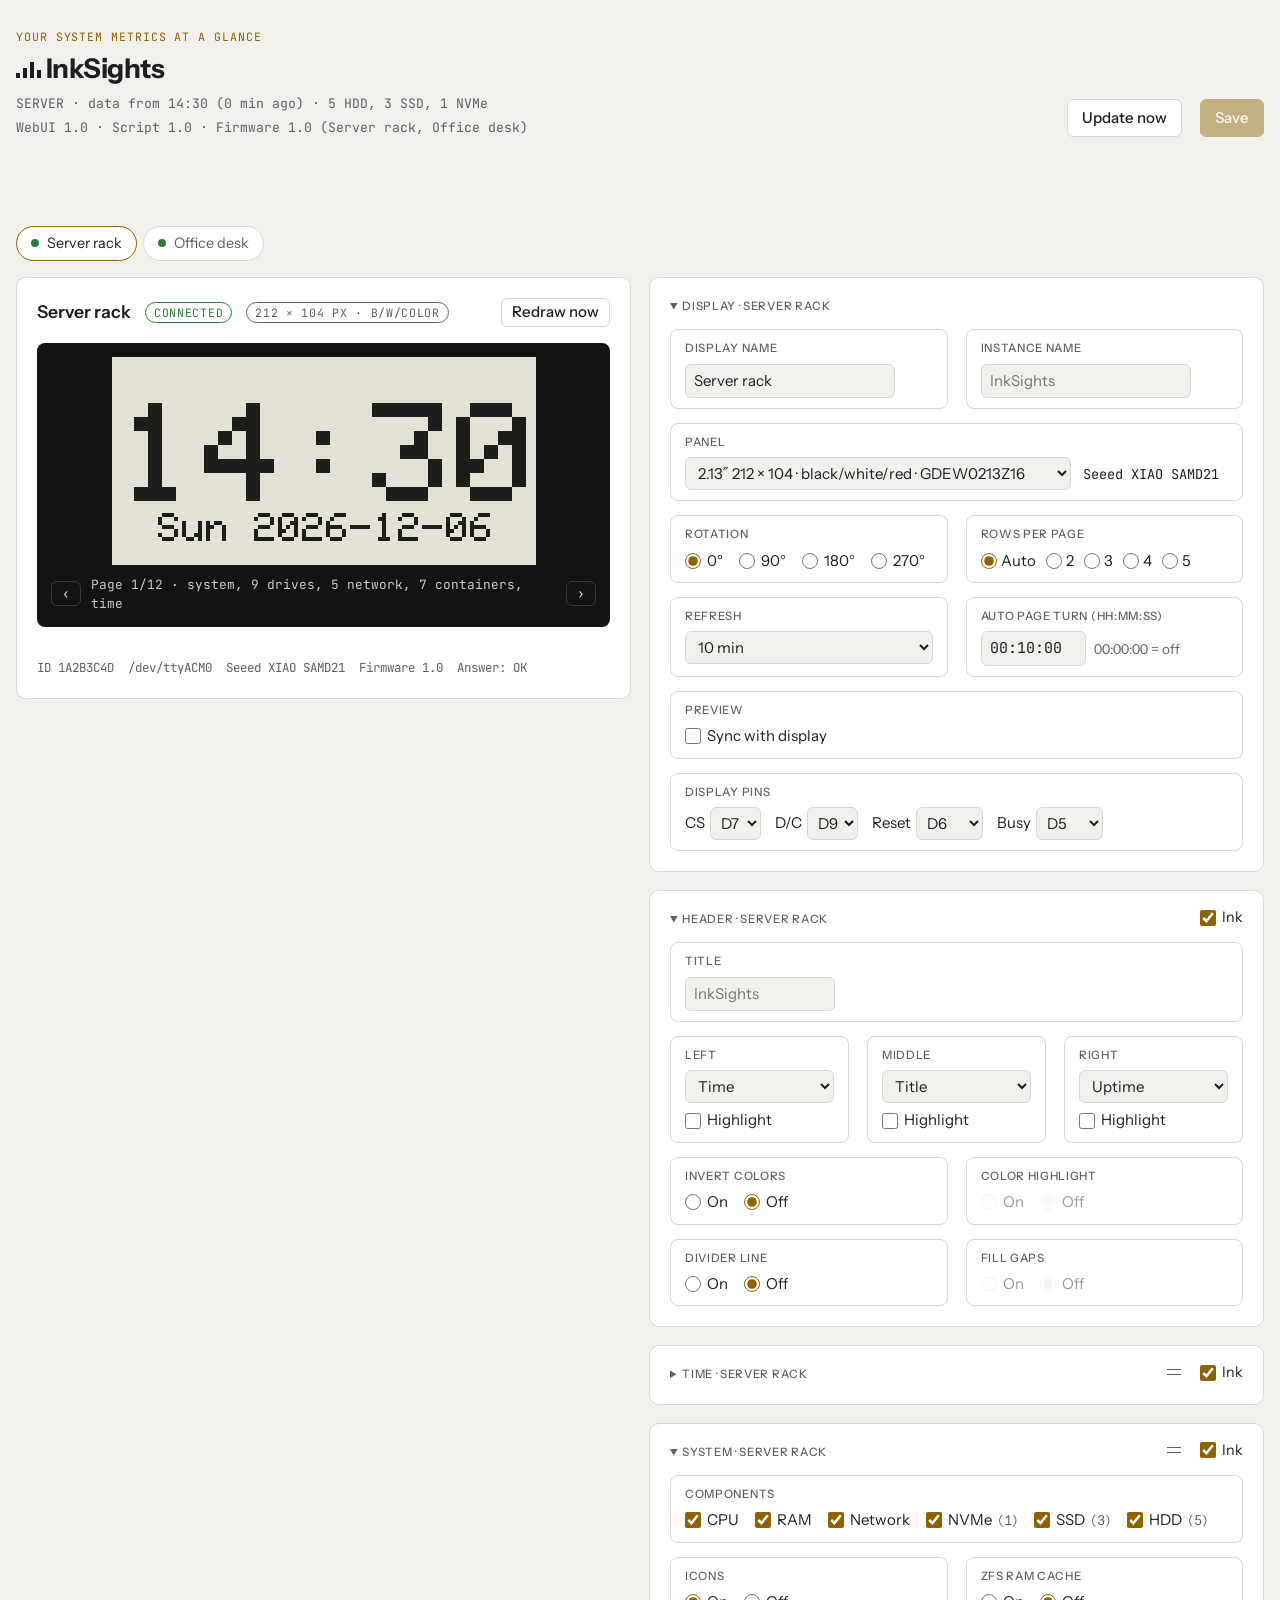
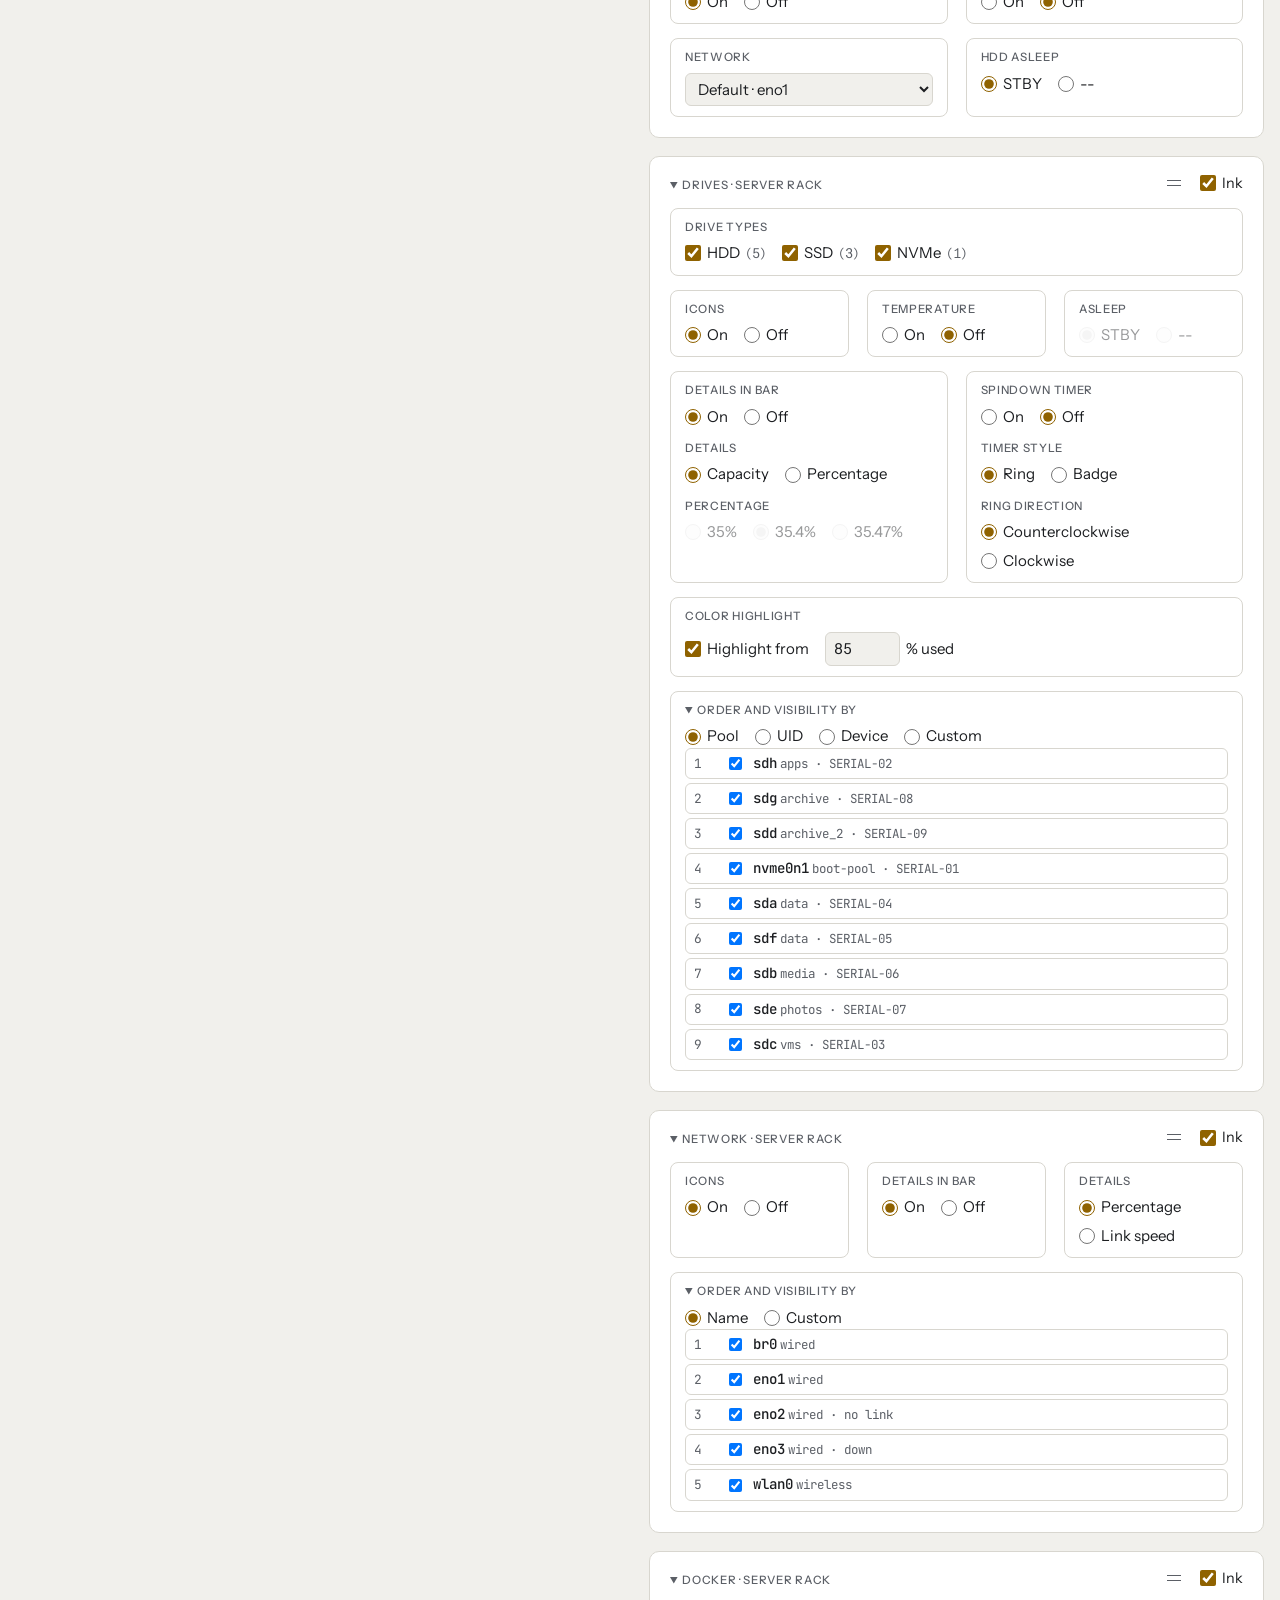
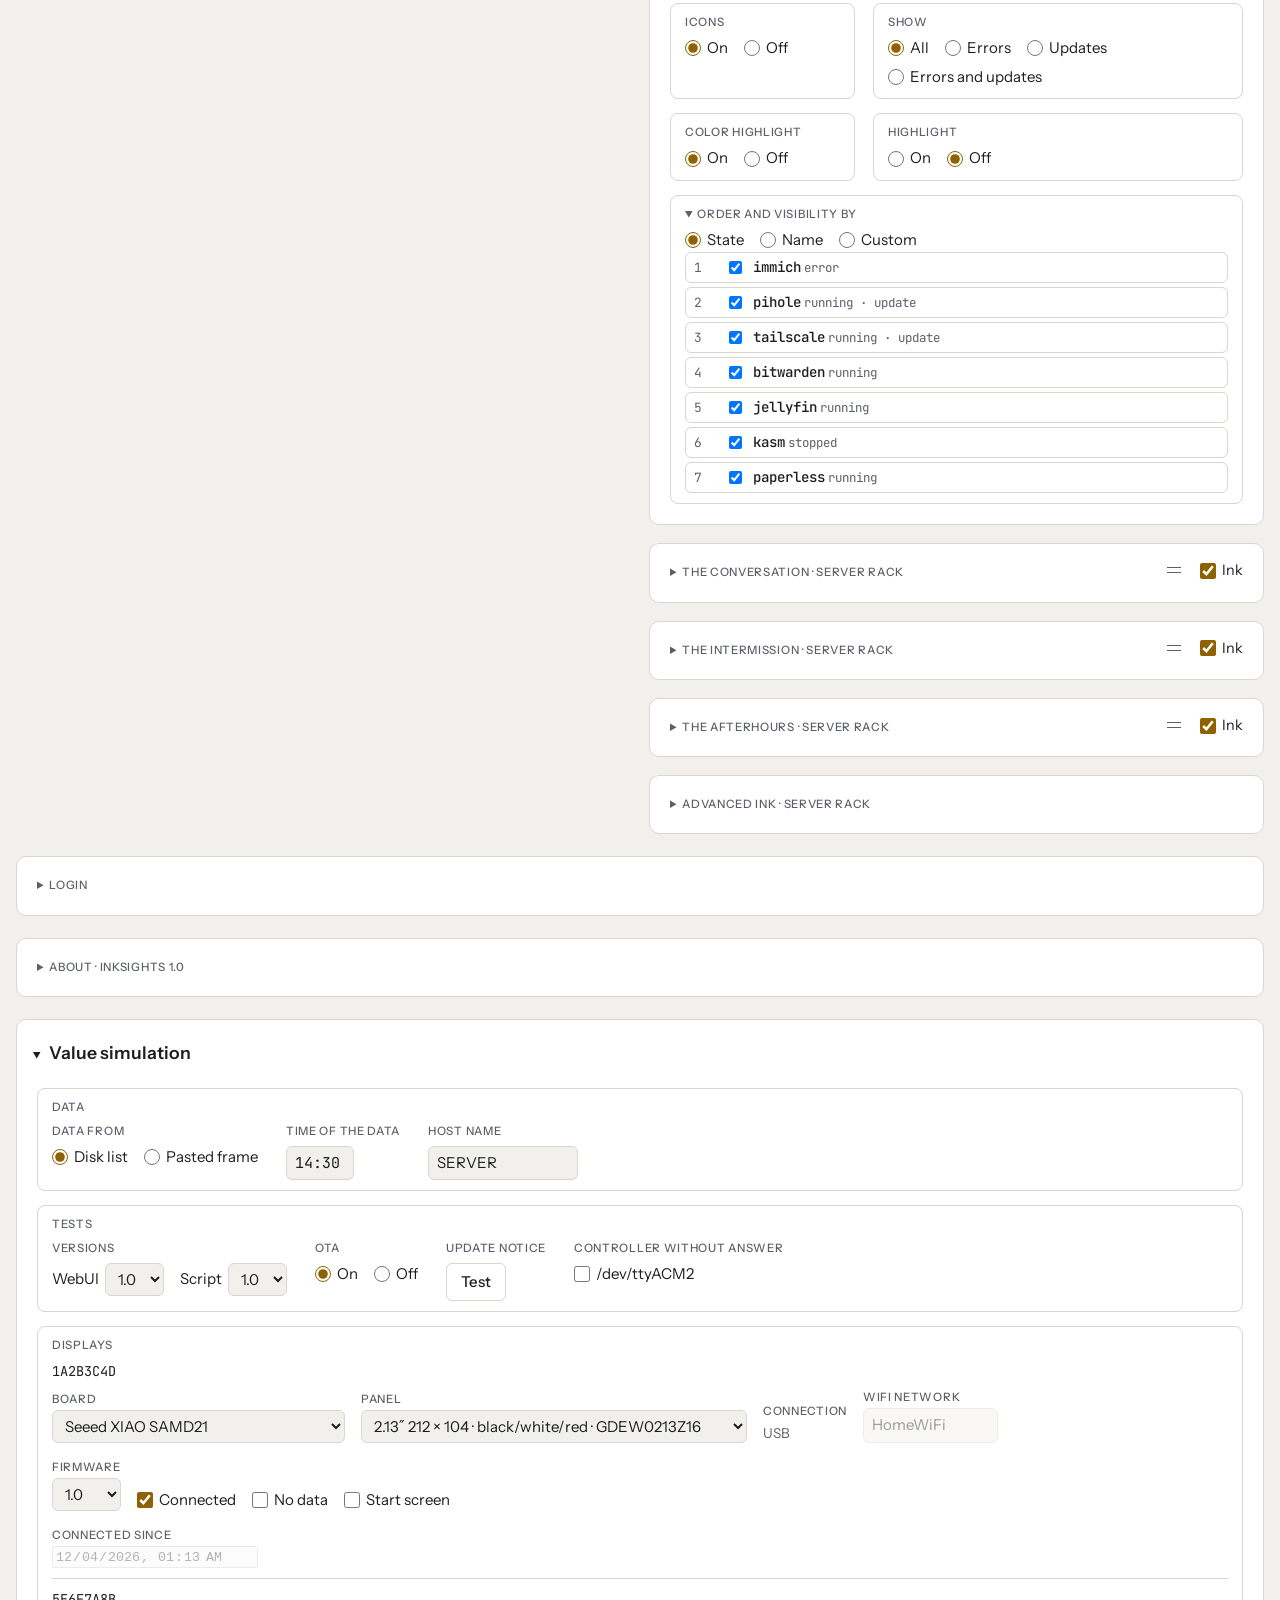
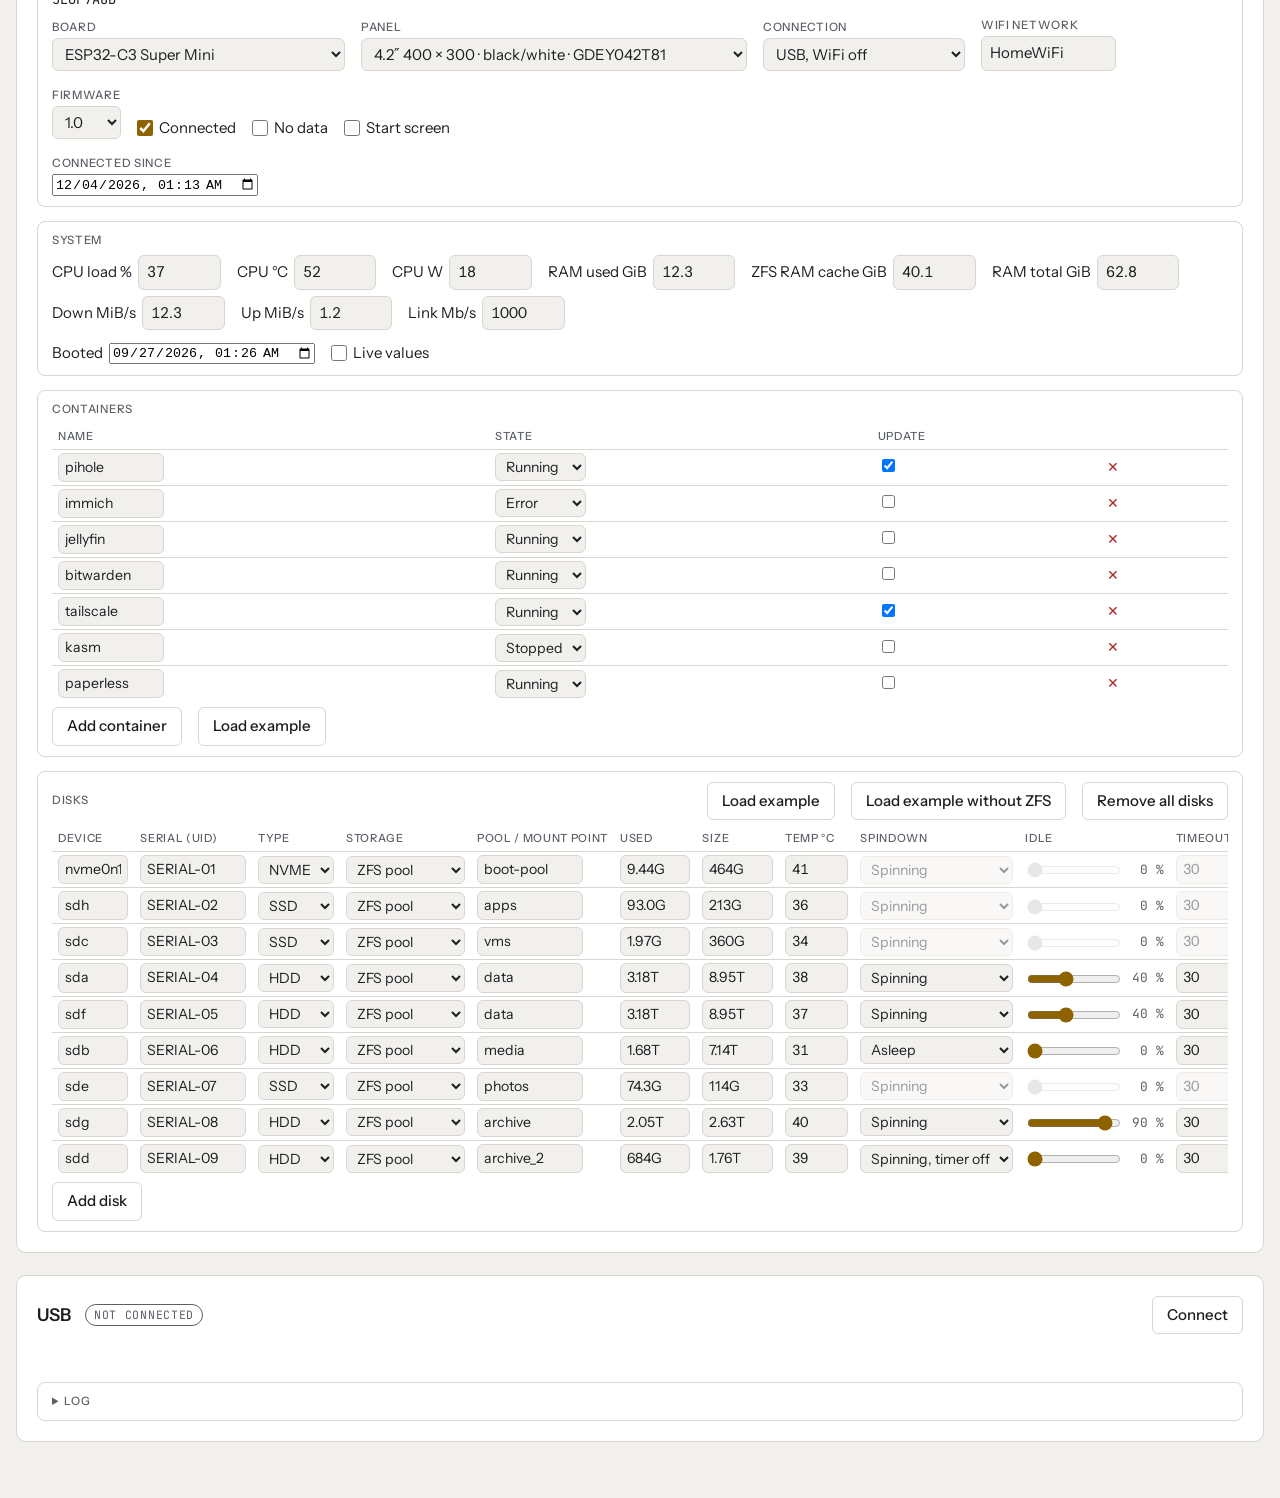
==== commit 4057d17d: "Docker pages in the simulator, grips in the order lists - Simulator: Docker card and pages, one row " ====
--- a/simulator/simulator.html
+++ b/simulator/simulator.html
@@ -47,6 +47,19 @@
       </div>
       <div class="field wide boxed"><span class="label">Displays</span><div class="sim-grid" id="hw"></div></div>
       <div class="field wide boxed"><span class="label">System</span><div class="choices" id="sys"></div></div>
+      <!-- the Docker containers of the server: name, state, a newer image out -->
+      <div class="field wide boxed"><span class="label">Containers</span>
+        <div class="table-wrap">
+          <table>
+            <thead><tr><th>Name</th><th>State</th><th>Update</th><th></th></tr></thead>
+            <tbody id="containers"></tbody>
+          </table>
+        </div>
+        <div class="choices">
+          <button class="btn" id="addContainer" type="button">Add container</button>
+          <button class="btn" id="exampleContainers" type="button">Load example</button>
+        </div>
+      </div>
     </div>
 
     <div class="field boxed" id="disksBox">
@@ -167,9 +180,19 @@
   now.setHours(hh, mm, 0, 0);
   return now.getTime();
 }
+// Docker containers: R running, E error (exited with an error, restarting, unhealthy), S stopped; update = a
+// newer image is out
+const DOCKER_EXAMPLE = [
+  { name: "pihole", state: "R", update: true }, { name: "immich", state: "E", update: false },
+  { name: "jellyfin", state: "R", update: false }, { name: "bitwarden", state: "R", update: false },
+  { name: "tailscale", state: "R", update: true }, { name: "kasm", state: "S", update: false },
+  { name: "paperless", state: "R", update: false },
+];
+// the examples of earlier versions: a saved list that is still one of them gets the current one
+const OLD_DOCKER_EXAMPLES = ["home-assistant,immich-server,inksights,inksights-script,jellyfin,nextcloud,paperless,pihole,vaultwarden", "pihole,immich,jellyfin,bitwarden"];
 const SYS_EXAMPLE = { cpu: 37, temp: 52, power: 18, ramUsed: 12.3, ramArc: 40.1, ramTotal: 62.8, rx: 12.3, tx: 1.2, link: 1000, boot: bootExample() };
 const DEFAULTS = {
-  source: "list", time: "14:30", host: "SERVER", disks: EXAMPLE, paste: "", sys: SYS_EXAMPLE,
+  source: "list", time: "14:30", host: "SERVER", disks: EXAMPLE, paste: "", sys: SYS_EXAMPLE, docker: DOCKER_EXAMPLE,
   pagename: "", interval: 10, oldFw: false, config: {},
   hw: [hwDefaults("xiao-samd21", 1), hwDefaults("esp32-c3-supermini", 5)],
 };
@@ -184,6 +207,7 @@
       merged.hw = saved.hw.map((h, i) => Object.assign(structuredClone(DEFAULTS.hw[i]), h));
       for (const h of merged.hw) if (typeof h.panel === "string") h.panel = OLD_PANELS[h.panel] || 1;
       if (merged.host === "TRUENAS") merged.host = DEFAULTS.host;   // the host name of an earlier version
+      if (Array.isArray(merged.docker) && OLD_DOCKER_EXAMPLES.includes(merged.docker.map(c => c.name).join(","))) merged.docker = structuredClone(DOCKER_EXAMPLE);
       return merged;
     }
   } catch (e) { /* private window or blocked storage: start with the defaults */ }
@@ -278,7 +302,8 @@
   const disks = sim.disks.map((d, i) => toState(live ? liveDisk(d, i) : d));
   return { version: sim.scriptVer || "1.0",
     host: sim.host || "SERVER", updated: timeOk ? Math.floor(Date.now() / 1000) : 0, timeText: timeOk ? sim.time : "--:--",
-    disks, displays, system: systemNow(disks, live ? liveSys() : sim.sys) };
+    disks, displays, system: systemNow(disks, live ? liveSys() : sim.sys),
+    docker: (sim.docker || []).map(c => ({ name: c.name, state: c.state, update: !!c.update })) };
 }
 
 // Seconds since the WiFi connected ("Connected since"); empty or in the future = unknown
@@ -345,6 +370,7 @@
 const ui = InkSightsUI.start({
   root: $("app"),
   tabs: true,           // one tab per display, the preview beside its cards
+  docker: true,         // the Docker card and pages (state.docker)
   // Login card: the login of the settings page, off by default (the simulator keeps it in its stored settings)
   login: async (on, current, next) => {
     if (sim.loginOn && current !== sim.loginPass) throw new Error("The current password is wrong.");
@@ -520,8 +546,25 @@
 $("exampleLinux").addEventListener("click", () => { sim.disks = structuredClone(EXAMPLE_LINUX); buildDisks(); update(); });
 $("clear").addEventListener("click", () => { sim.disks = []; buildDisks(); update(); });
 
+// The container list: name, state, update
+function buildContainers() {
+  $("containers").replaceChildren(...(sim.docker || []).map((c, i) => el("tr", {},
+    el("td", {}, el("input", { type: "text", value: c.name, maxlength: "24", "aria-label": "Container name", oninput: e => { c.name = e.target.value; update(); } })),
+    el("td", {}, el("select", { "aria-label": "State", onchange: e => { c.state = e.target.value; update(); } },
+      ...[["R", "Running"], ["E", "Error"], ["S", "Stopped"]].map(([v, l]) => el("option", { value: v, selected: v === c.state }, l)))),
+    el("td", {}, el("input", { type: "checkbox", checked: !!c.update, "aria-label": "Update available", onchange: e => { c.update = e.target.checked; update(); } })),
+    el("td", {}, el("button", { class: "btn link", type: "button", "aria-label": `Remove ${c.name}`, onclick: () => { sim.docker.splice(i, 1); buildContainers(); update(); } }, "✕")))));
+}
+$("addContainer").addEventListener("click", () => {
+  if (!Array.isArray(sim.docker)) sim.docker = [];
+  sim.docker.push({ name: `app-${sim.docker.length + 1}`, state: "R", update: false });
+  buildContainers(); update();
+});
+$("exampleContainers").addEventListener("click", () => { sim.docker = structuredClone(DOCKER_EXAMPLE); buildContainers(); update(); });
+
 buildHw();
 buildSys();
+buildContainers();
 // USB: set up a real board, or send it what a simulated display gets ("Send to display")
 usb = InkSightsUSB.mount($("usbBox"), { frames: () => ui.frames() });
 // the Value simulation card folds; remembered like the rest of the simulation
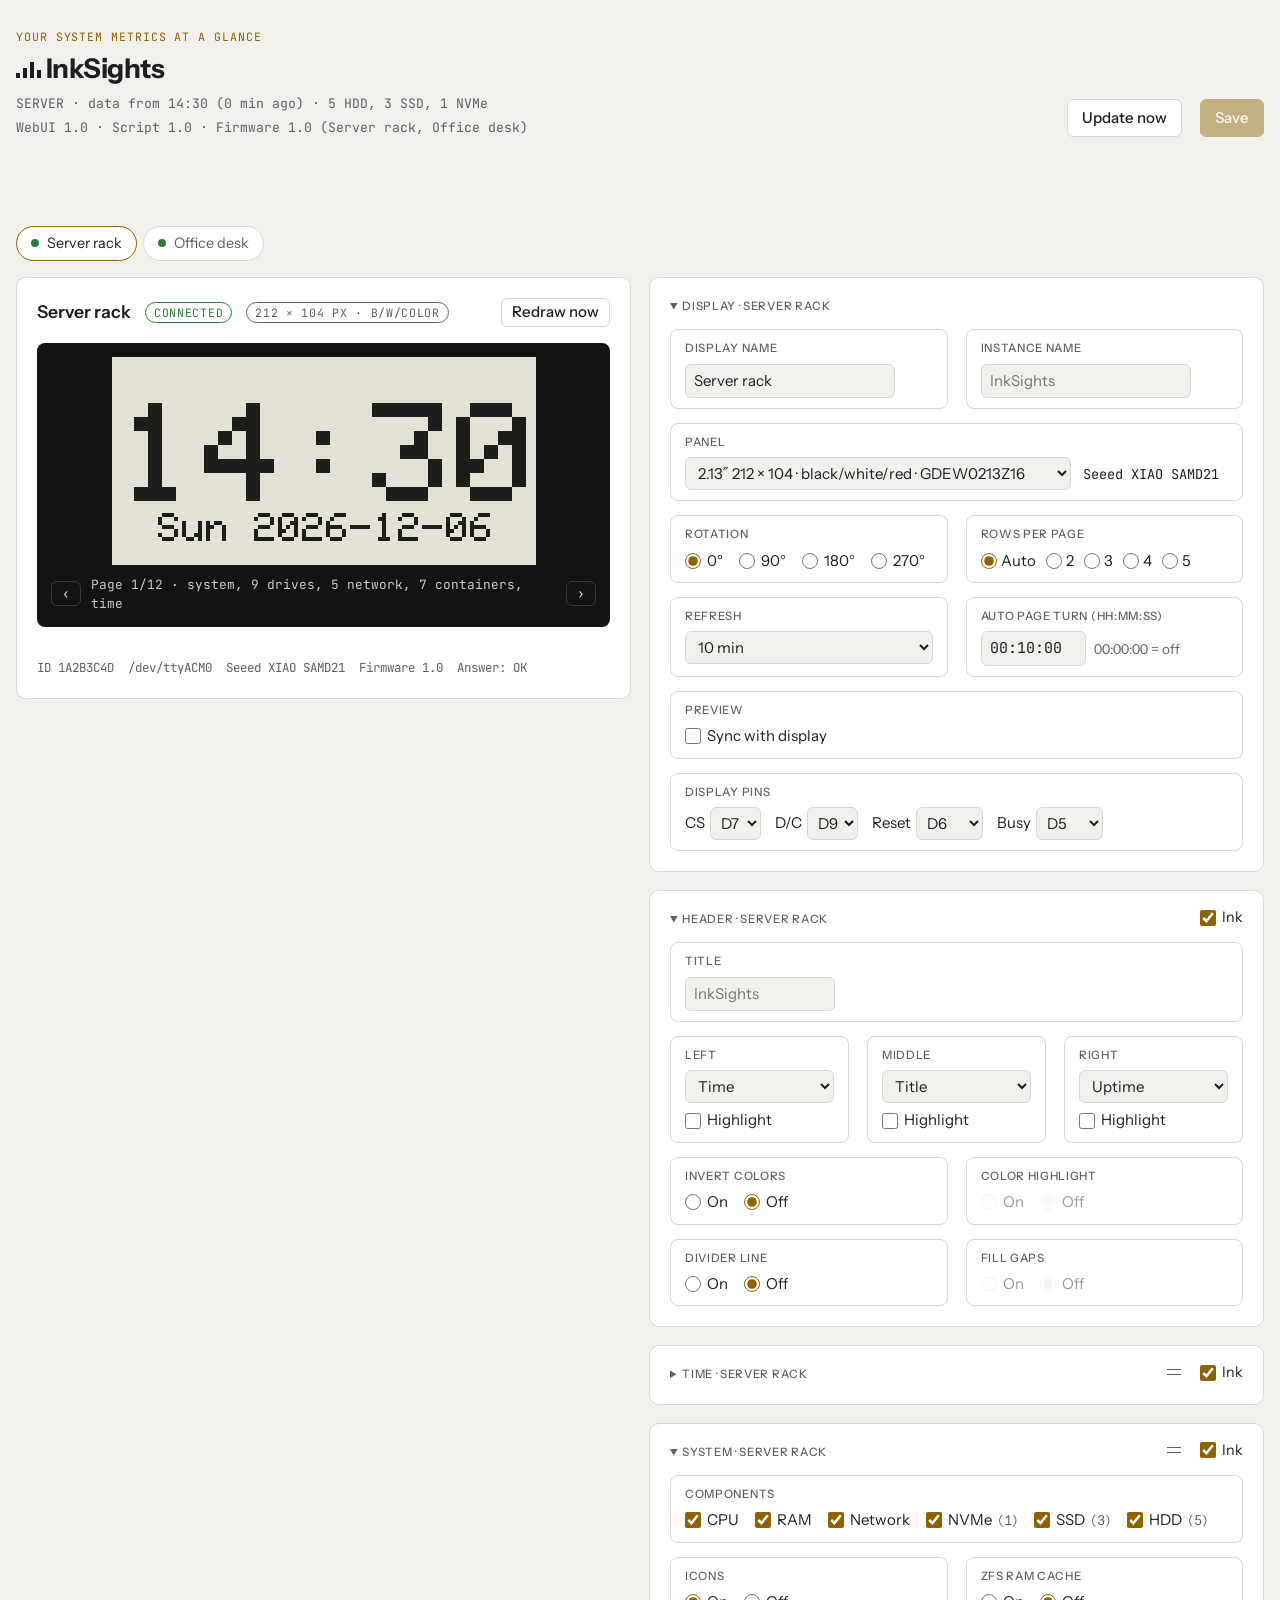
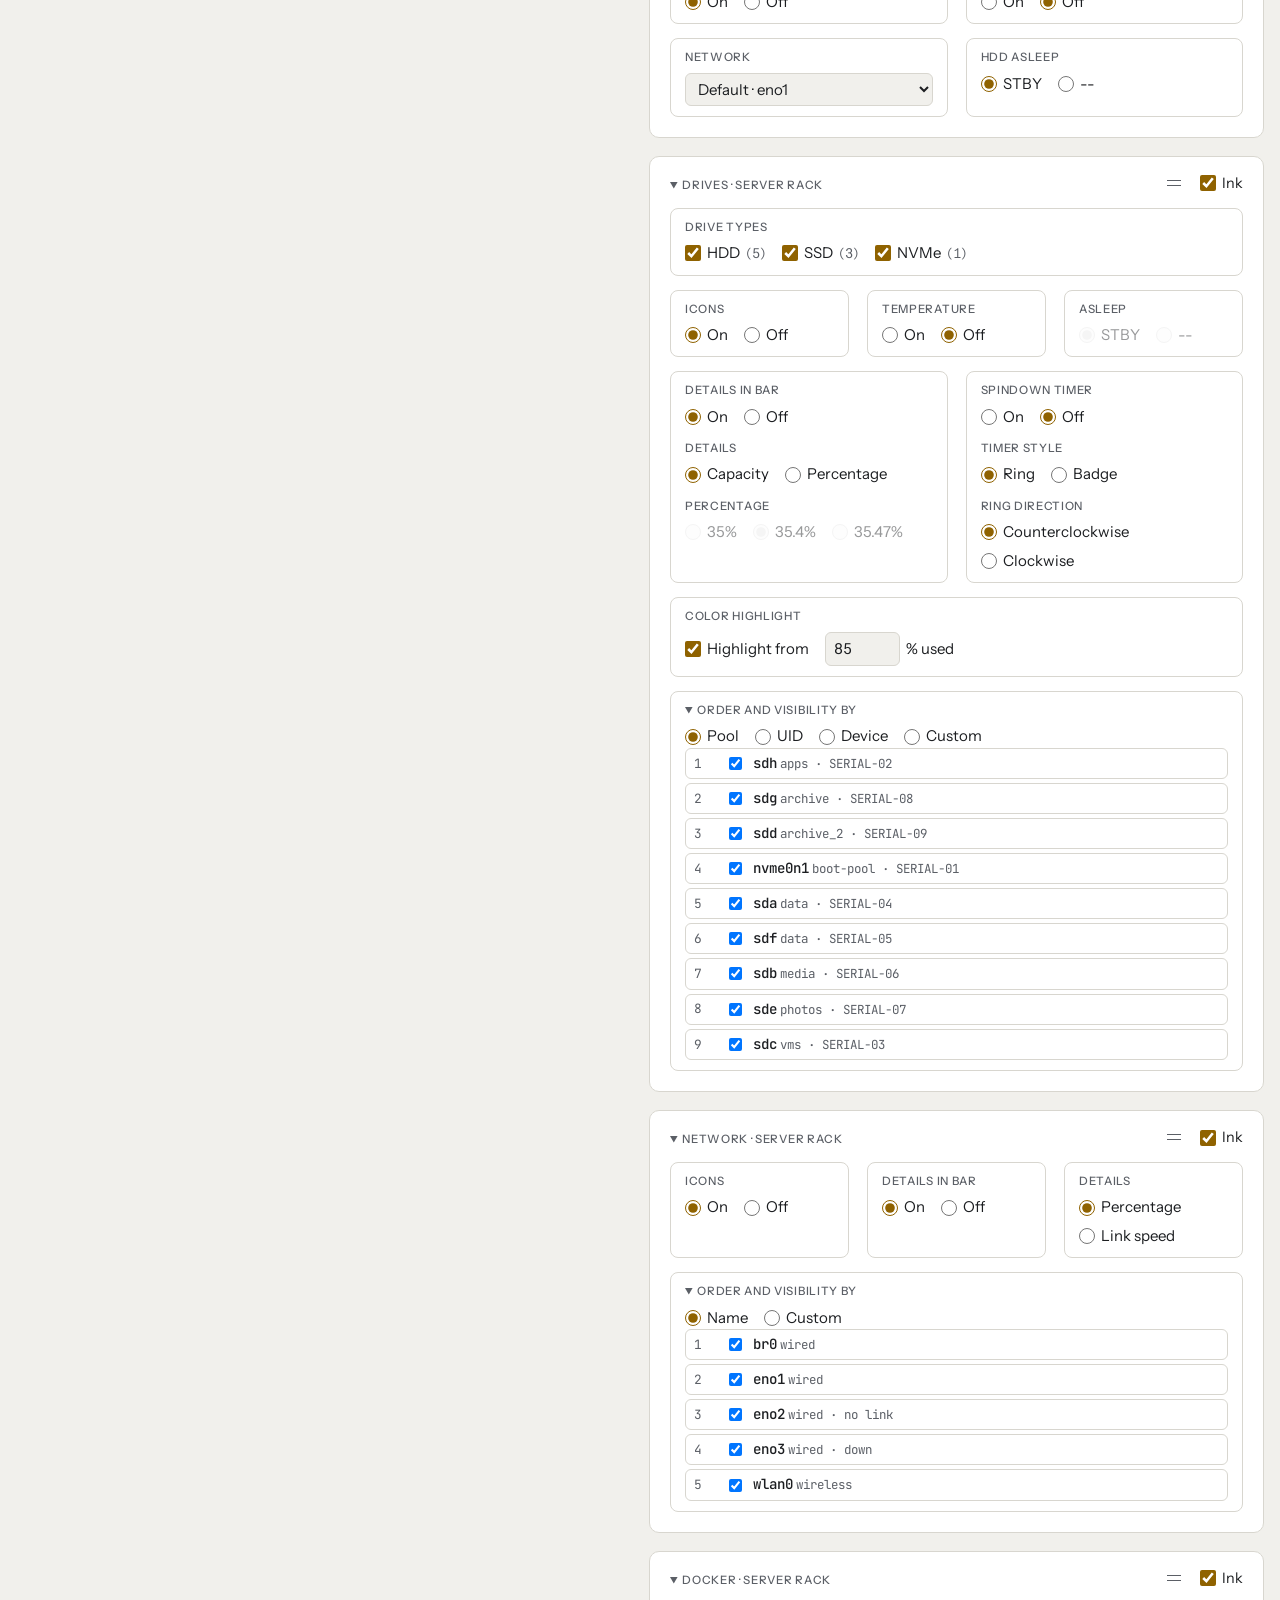
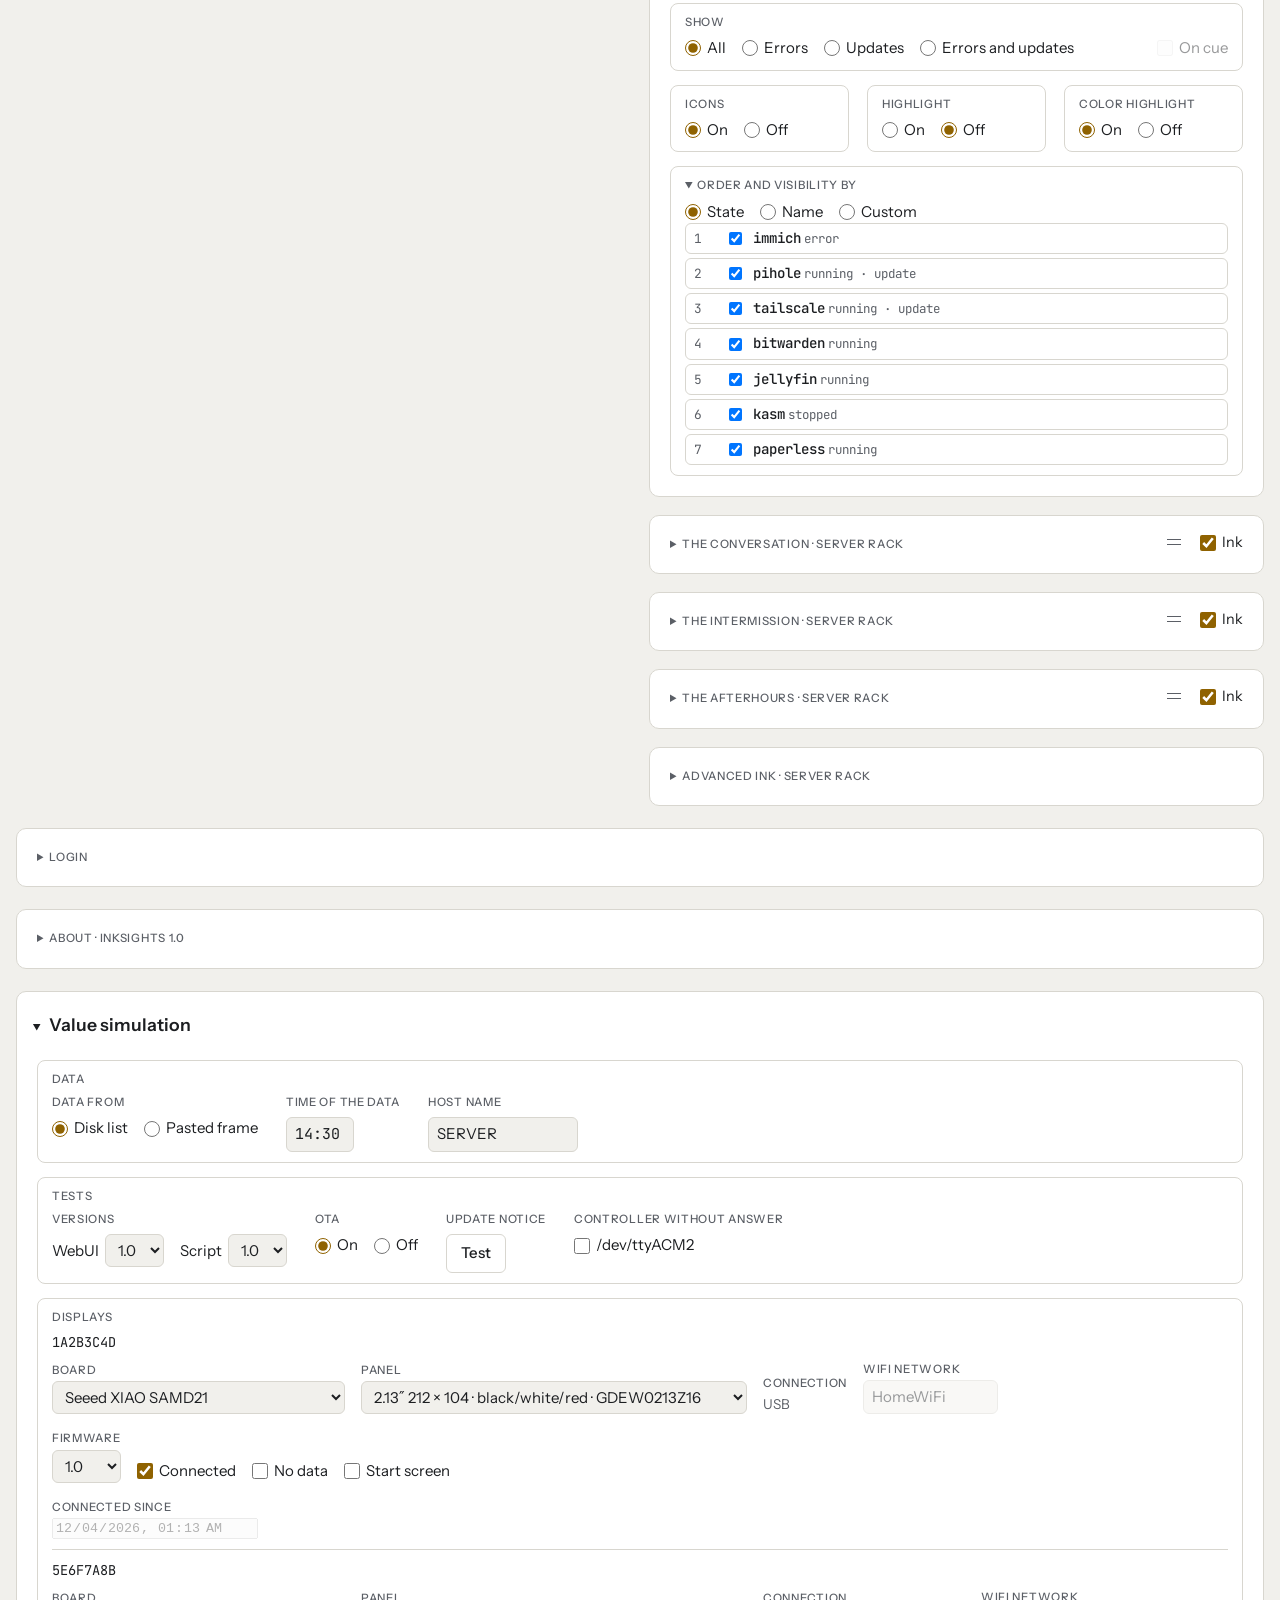
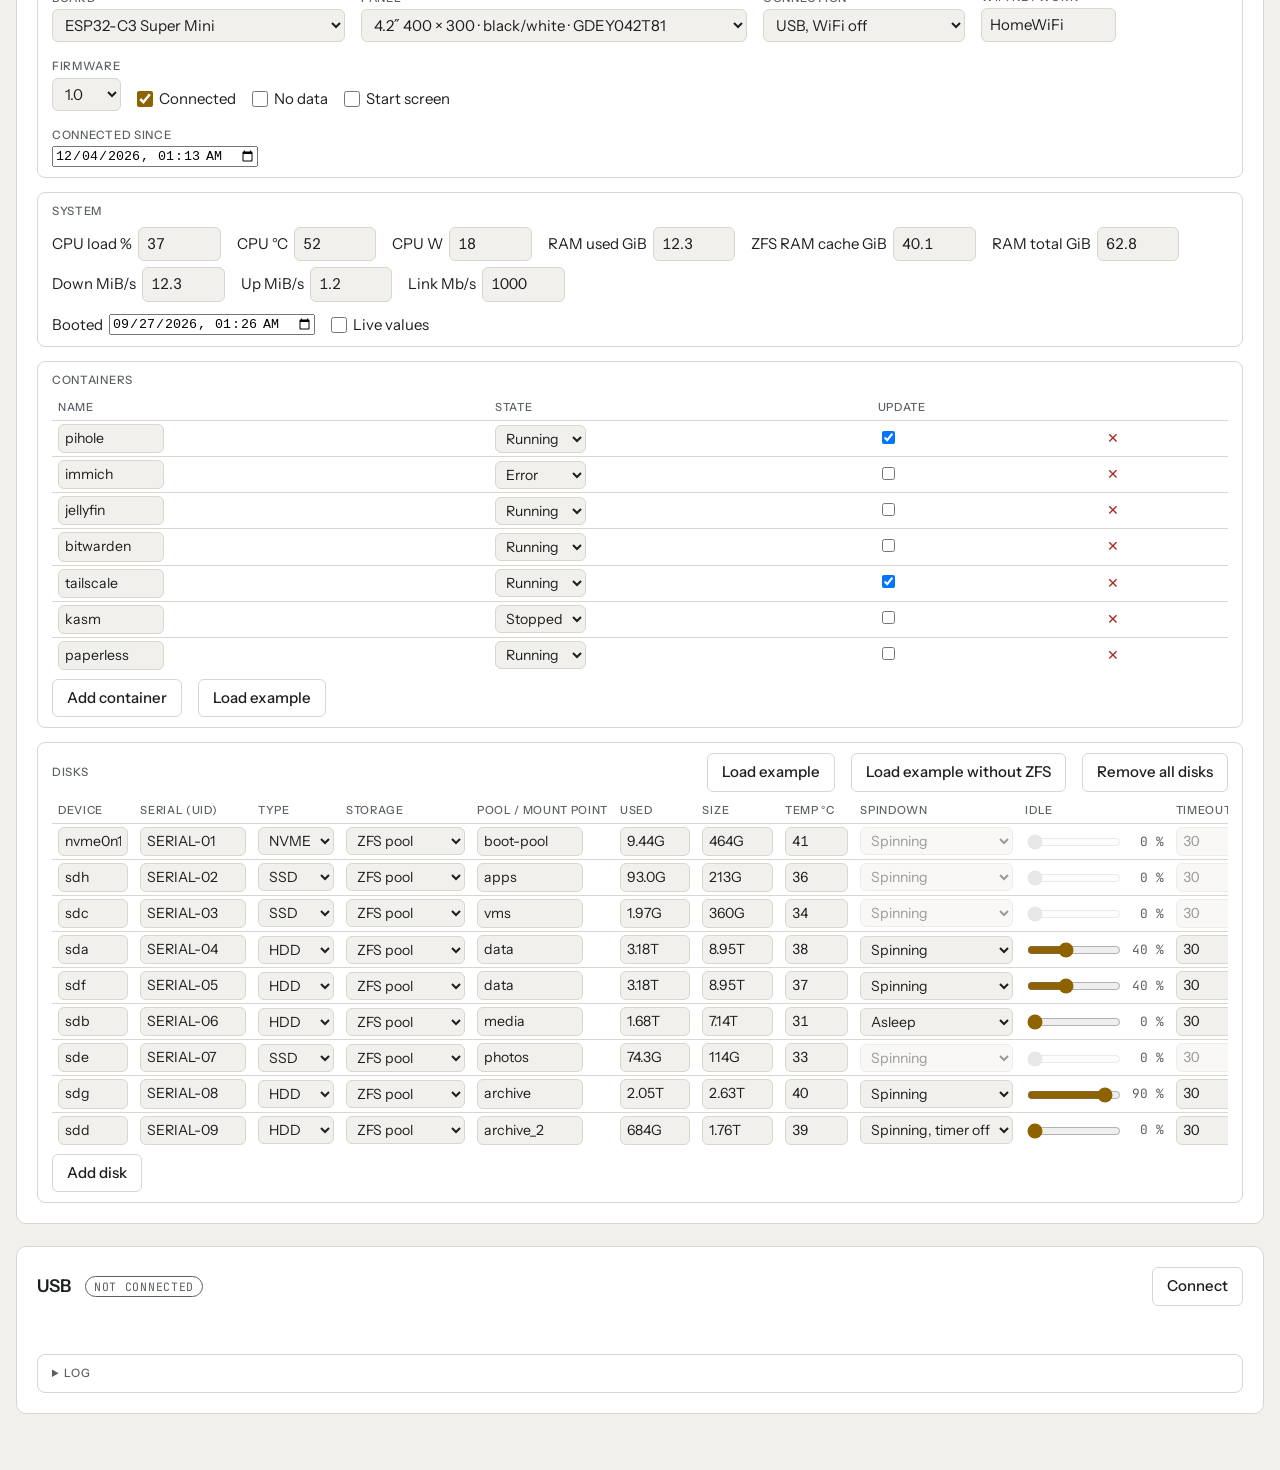
==== commit f91d3241: "Docker On cue and card layout, settings page address without http:// - Simulator: Docker On cue (the" ====
--- a/simulator/simulator.html
+++ b/simulator/simulator.html
@@ -415,7 +415,7 @@
   frameOverride: () => (sim.source === "paste" ? sim.paste : null),
   // "Live values": the frame of a display with fast refresh from changing values (none when off)
   live: async id => (sim.liveOn ? { frame: ui.frameFor(id, stateNow(true)), age: 0 } : { frame: null, age: -1 }),
-  serverAddress: "http://hostname:8099",
+  serverAddress: "http://server:8099",
   titleSuffix: " · Simulator",
 });
 
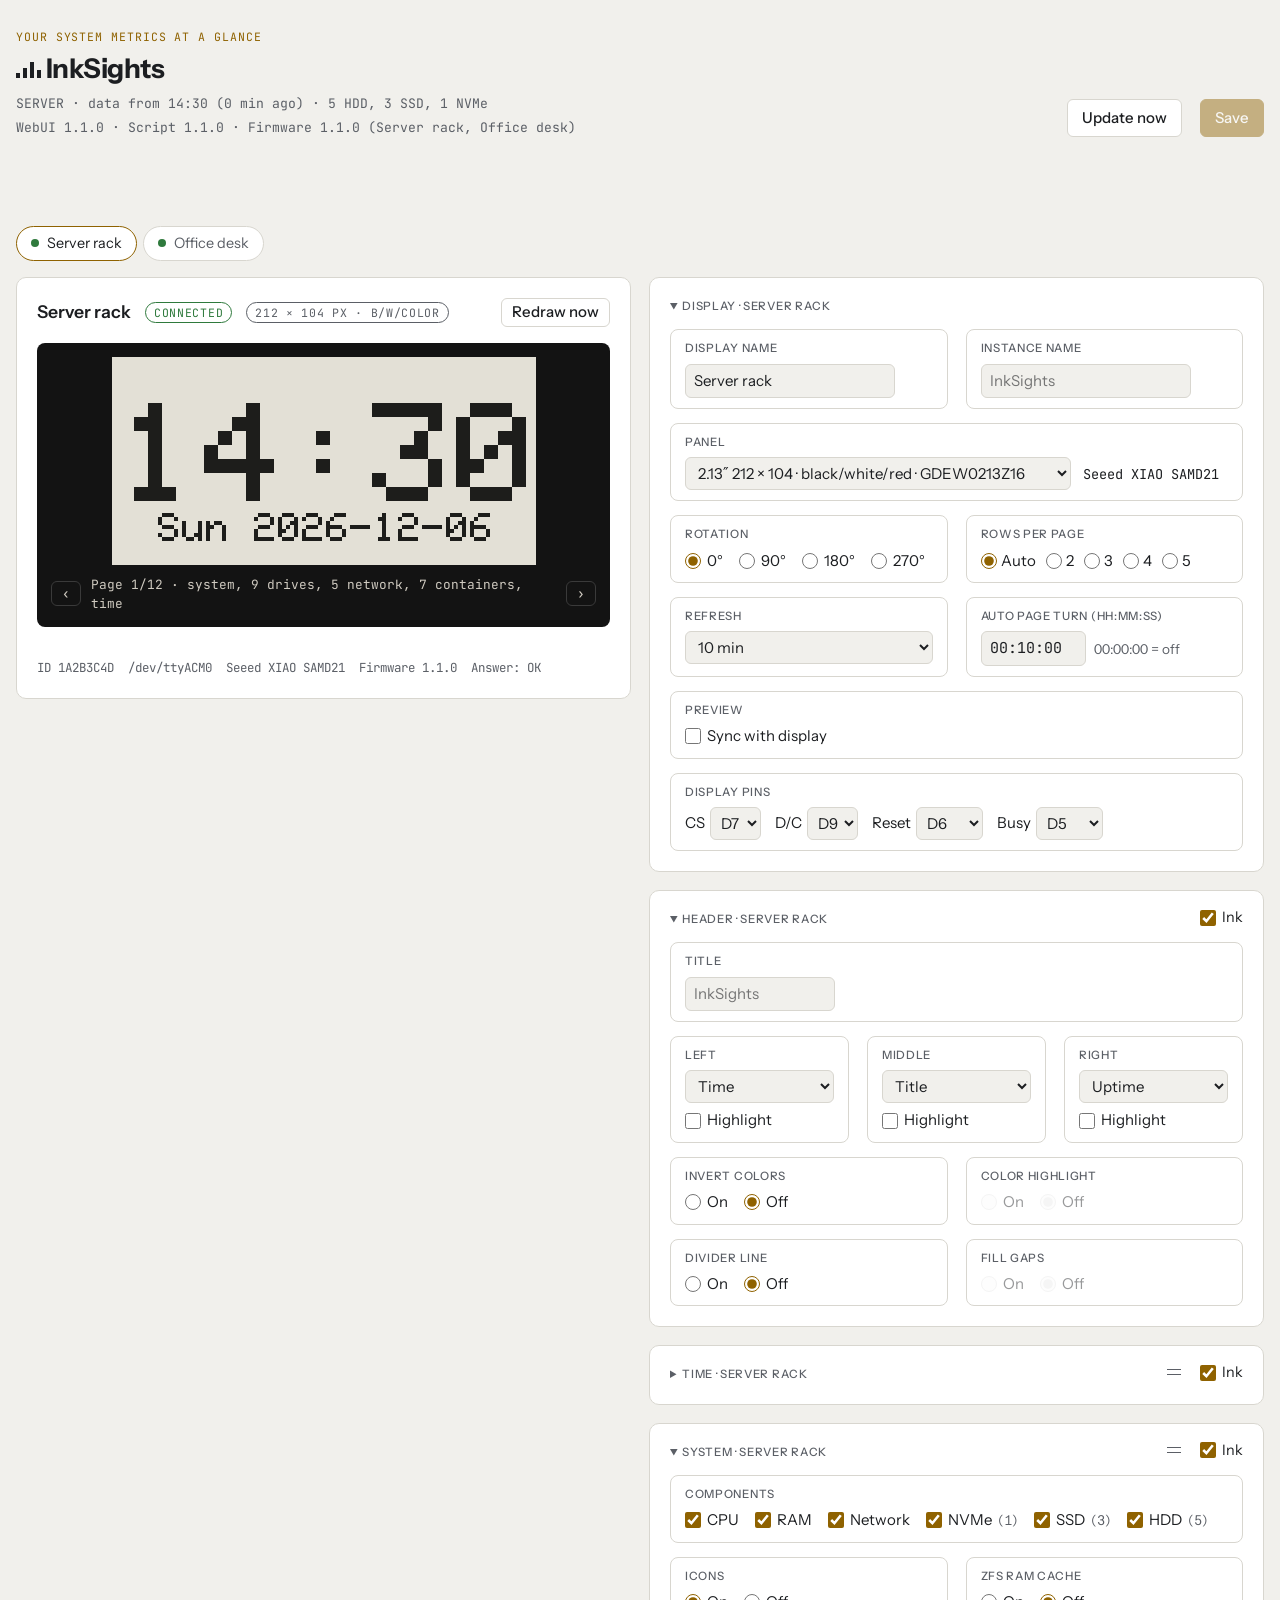
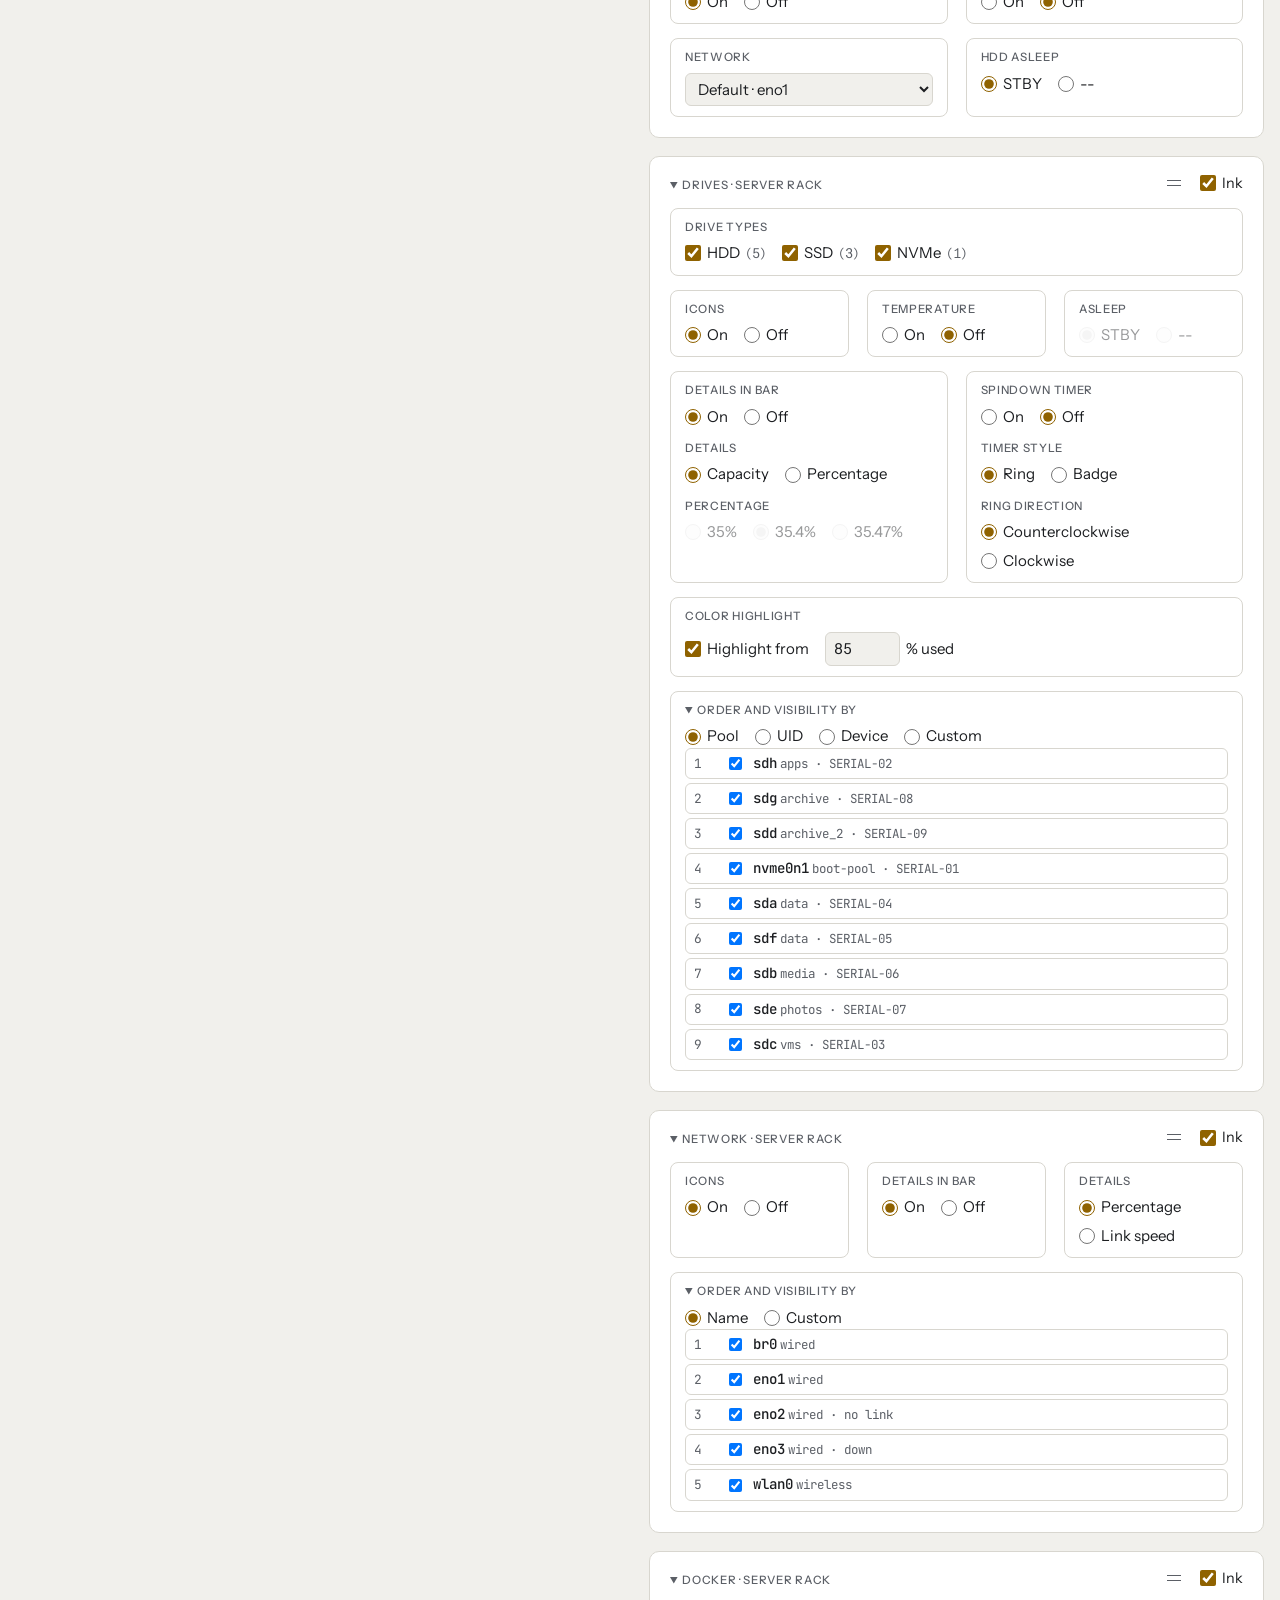
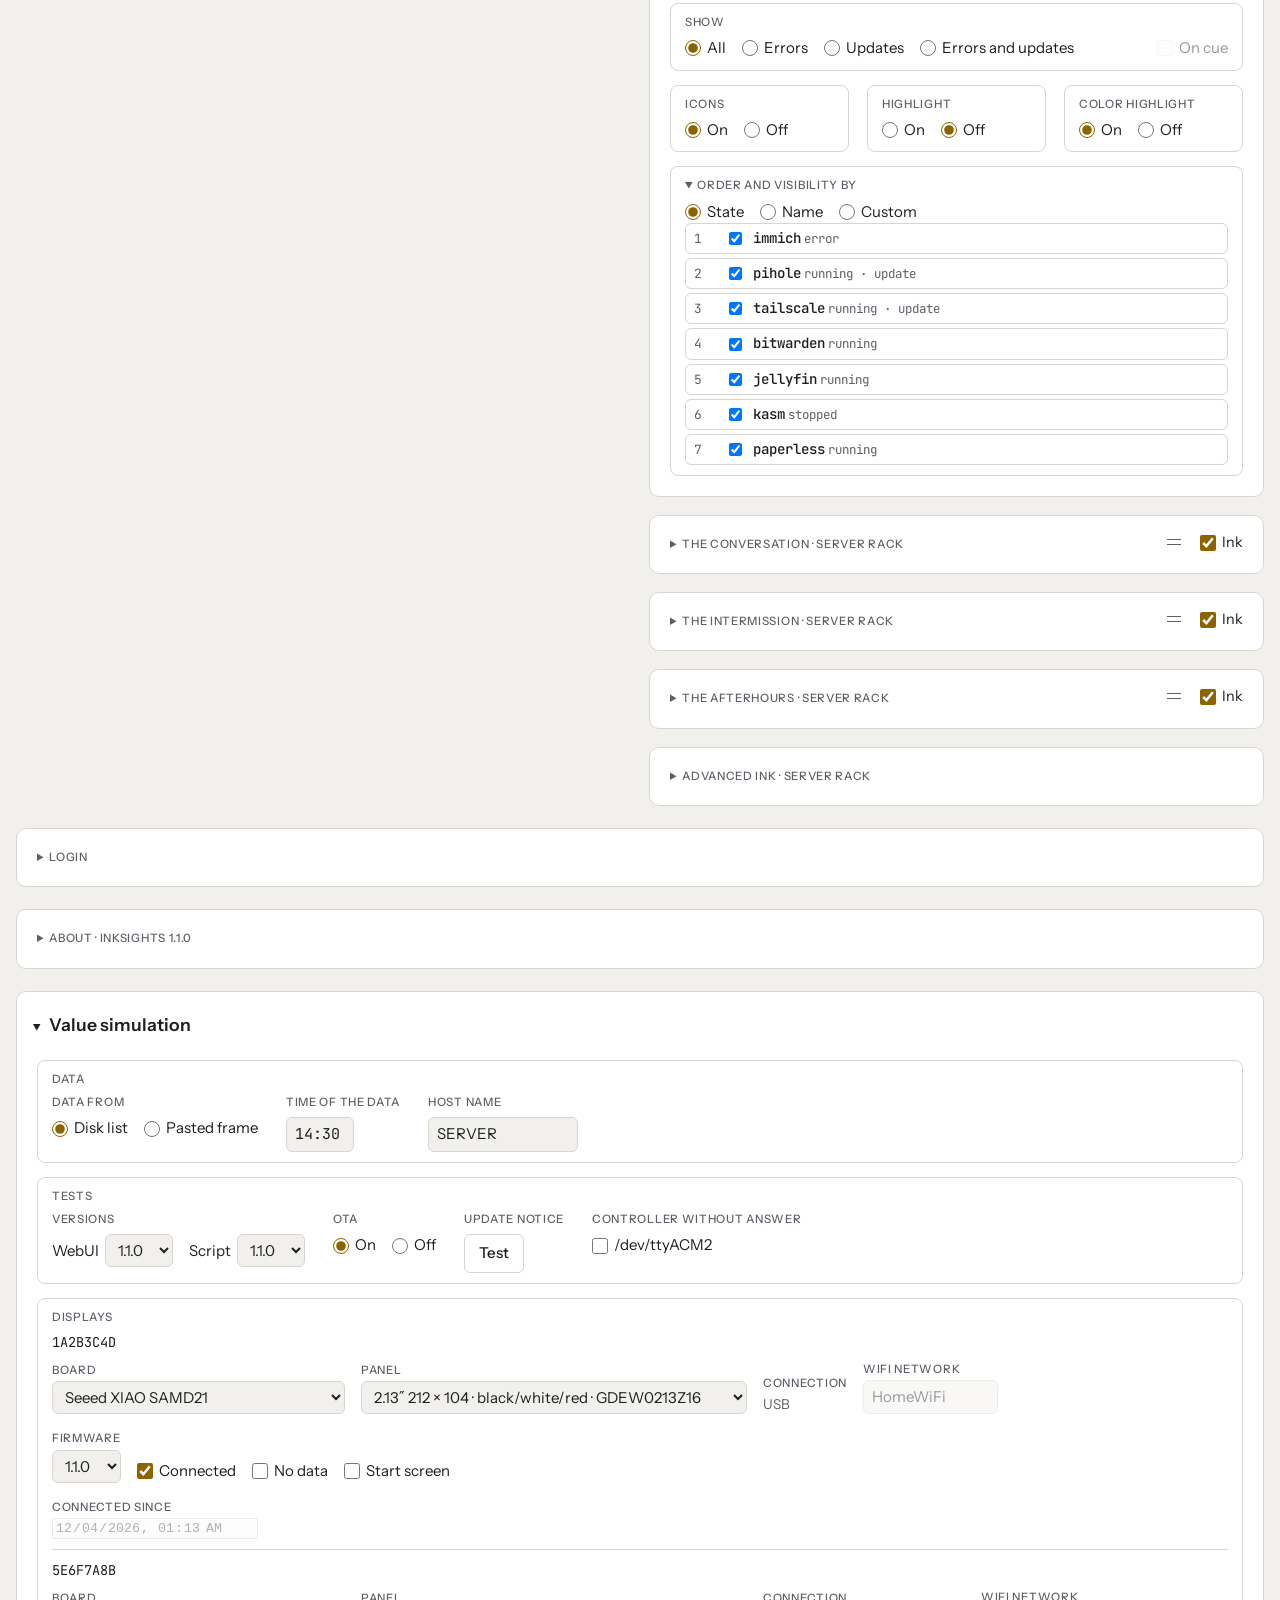
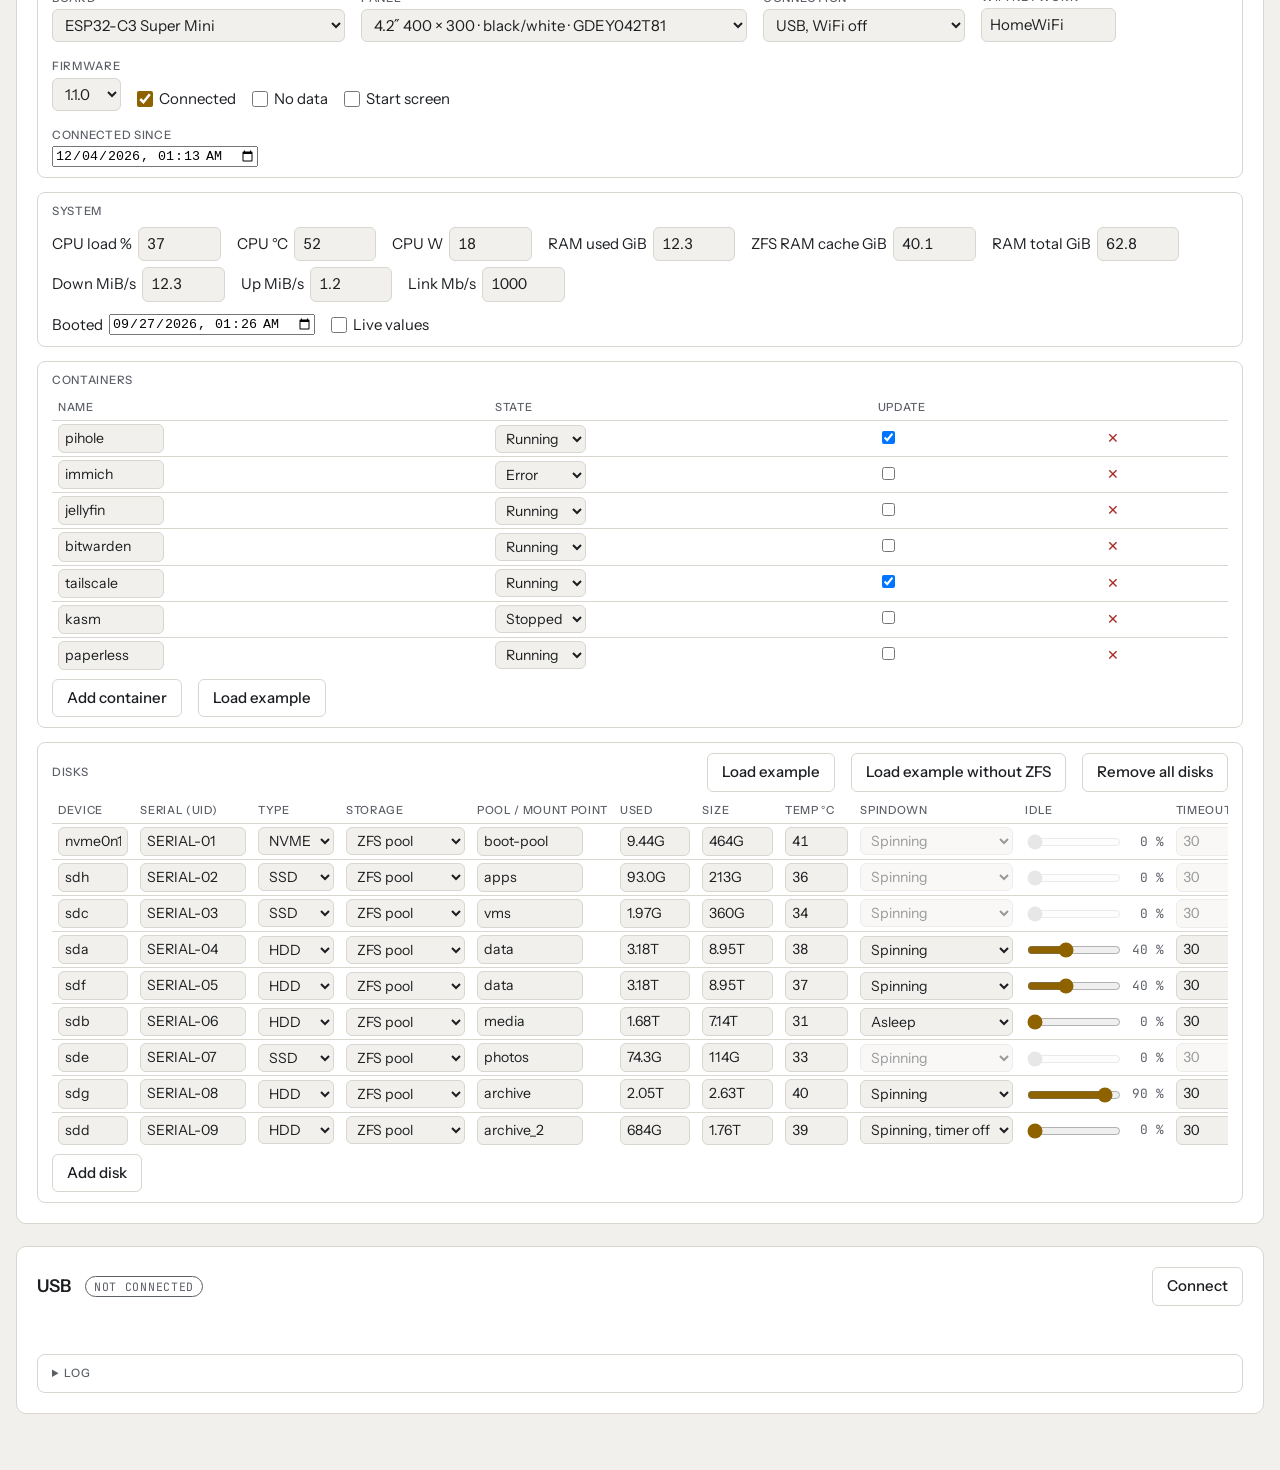
==== commit 0c6ae06b: "Version 1.1.0, 4.2 inch rotation fixed - Version 1.1.0 in firmware, settings page, script, simulator" ====
--- a/simulator/simulator.html
+++ b/simulator/simulator.html
@@ -207,6 +207,10 @@
       merged.hw = saved.hw.map((h, i) => Object.assign(structuredClone(DEFAULTS.hw[i]), h));
       for (const h of merged.hw) if (typeof h.panel === "string") h.panel = OLD_PANELS[h.panel] || 1;
       if (merged.host === "TRUENAS") merged.host = DEFAULTS.host;   // the host name of an earlier version
+      // versions picked while 1.0 was the current one: the current one again
+      if (merged.appVer === "1.0" || merged.appVer === "1.1") delete merged.appVer;
+      if (merged.scriptVer === "1.0" || merged.scriptVer === "1.1") delete merged.scriptVer;
+      for (const h of merged.hw) if (h.fw === "1.0" || h.fw === "1.1" || h.fw === "0.9") delete h.fw;
       if (Array.isArray(merged.docker) && OLD_DOCKER_EXAMPLES.includes(merged.docker.map(c => c.name).join(","))) merged.docker = structuredClone(DOCKER_EXAMPLE);
       return merged;
     }
@@ -291,7 +295,7 @@
     const panel = panelById(h.panel);
     const pins = (sim.config[IDS[i]] && sim.config[IDS[i]].pins) || board.defaults;
     displays.push({ id: IDS[i], port: wifi ? "WiFi" : PORTS[i], transport: wifi ? "wifi" : "usb", size: panel.size.join("x"),
-      colors: panel.colors, panel: panel.id, pins: pins.join(","), board: h.board, wifi: board.wifi ? 1 : 0, fw: h.fw || "1.0", net, ota: otaRun[i] || null,
+      colors: panel.colors, panel: panel.id, pins: pins.join(","), board: h.board, wifi: board.wifi ? 1 : 0, fw: h.fw || "1.1.0", net, ota: otaRun[i] || null,
       ssid: net === "sta" ? h.ssid || "" : "", online: net === "sta" ? onlineSecs(h.since) : -1,   // seconds connected
       ip: net === "sta" ? IPS[i] : net === "ap" ? "192.168.4.1" : "", fast: panel.fast ? 1 : 0, answer: "OK",
       nothingToInk: !!h.noData,   // "No data": connected, but nothing to show -> "Nothing to ink"
@@ -300,7 +304,7 @@
   });
   if (sim.oldFw) displays.push({ port: "/dev/ttyACM2", id: "", error: "No answer with chip ID (old firmware?)" });
   const disks = sim.disks.map((d, i) => toState(live ? liveDisk(d, i) : d));
-  return { version: sim.scriptVer || "1.0",
+  return { version: sim.scriptVer || "1.1.0",
     host: sim.host || "SERVER", updated: timeOk ? Math.floor(Date.now() / 1000) : 0, timeText: timeOk ? sim.time : "--:--",
     disks, displays, system: systemNow(disks, live ? liveSys() : sim.sys),
     docker: (sim.docker || []).map(c => ({ name: c.name, state: c.state, update: !!c.update })) };
@@ -379,10 +383,10 @@
     save();
   },
   offlineNoData: true,  // "Connected" off: the display shows "NO DATA" / "Check connection"
-  load: async () => ({ state: stateNow(), config: publicConfig(), interval: sim.interval, pagename: sim.pagename, defaultPagename: "InkSights", version: sim.appVer || "1.0", versionCheck: true, afterhours: true, otaEnabled: !sim.otaOff,
+  load: async () => ({ state: stateNow(), config: publicConfig(), interval: sim.interval, pagename: sim.pagename, defaultPagename: "InkSights", version: sim.appVer || "1.1.0", versionCheck: true, afterhours: true, otaEnabled: !sim.otaOff,
     login: { on: !!sim.loginOn, user: "inksights" },
     // the firmware the WebUI carries: one per board with WiFi, the version of the WebUI
-    firmware: Object.fromEntries(Object.entries(InkSightsUI.BOARDS).filter(([, b]) => b.wifi).map(([k]) => [k, { version: sim.appVer || "1.0", size: 1147760 }])) }),
+    firmware: Object.fromEntries(Object.entries(InkSightsUI.BOARDS).filter(([, b]) => b.wifi).map(([k]) => [k, { version: sim.appVer || "1.1.0", size: 1147760 }])) }),
   // OTA update: the board waits for its next fetch, loads the firmware and restarts with it (not kept)
   ota: async (id, version) => {
     const i = IDS.indexOf(id);
@@ -394,7 +398,7 @@
   otaFile: async id => {
     const i = IDS.indexOf(id);
     if (i < 0) throw new Error("Unknown display.");
-    otaSteps(i, sim.appVer || "1.0");
+    otaSteps(i, sim.appVer || "1.1.0");
   },
   save: async body => {
     const next = {};
@@ -441,7 +445,7 @@
   })();
 }
 // a version to choose: earlier, this one, a later one
-const SIM_VERSIONS = ["0.9", "1.0", "1.1"];
+const SIM_VERSIONS = ["1.0", "1.1.0", "1.2.0"];   // older, this one, newer
 function verSel(cur, onPick, label) {
   return el("select", { "aria-label": label, onchange: e => onPick(e.target.value) },
     ...SIM_VERSIONS.map(v => el("option", { value: v, selected: v === cur }, v)));
@@ -481,7 +485,7 @@
       f("WiFi network", el("input", { type: "text", maxlength: "32", value: h.ssid || "", disabled: !board.wifi, autocomplete: "off", style: "width: 9em",
         "aria-label": `WiFi network of display ${IDS[i]}`, oninput: e => { h.ssid = e.target.value; update(); } })),
       el("span", { class: "sim-break" }),   // second line: firmware and the ticks
-      f("Firmware", verSel(h.fw || "1.0", v => { h.fw = v; update(true); }, `Firmware of display ${IDS[i]}`)),
+      f("Firmware", verSel(h.fw || "1.1.0", v => { h.fw = v; update(true); }, `Firmware of display ${IDS[i]}`)),
       el("label", { class: "check" }, el("input", { type: "checkbox", checked: h.connected, onchange: e => { h.connected = e.target.checked; update(true); } }), "Connected"),
       el("label", { class: "check" }, el("input", { type: "checkbox", checked: !!h.noData, onchange: e => { h.noData = e.target.checked; update(); } }), "No data"),
       el("label", { class: "check" }, el("input", { type: "checkbox", checked: !!h.splash, onchange: e => { h.splash = e.target.checked; update(); } }), "Start screen"),
@@ -531,8 +535,8 @@
 $("testUpdate").addEventListener("click", () => ui.testUpdate());
 // Versions: of the WebUI and inksights.sh here, of the firmware per display below
 $("versions-sim").replaceChildren(
-  el("label", { class: "check" }, "WebUI ", verSel(sim.appVer || "1.0", v => { sim.appVer = v; update(true); }, "Version of the WebUI")),
-  el("label", { class: "check" }, "Script ", verSel(sim.scriptVer || "1.0", v => { sim.scriptVer = v; update(true); }, "Version of the script")));
+  el("label", { class: "check" }, "WebUI ", verSel(sim.appVer || "1.1.0", v => { sim.appVer = v; update(true); }, "Version of the WebUI")),
+  el("label", { class: "check" }, "Script ", verSel(sim.scriptVer || "1.1.0", v => { sim.scriptVer = v; update(true); }, "Version of the script")));
 // OTA in the Docker settings of the server: off = no firmware updates from the page
 $("ota-sim").replaceChildren(simRadios("simota", [[1, "On"], [0, "Off"]], sim.otaOff ? 0 : 1, v => { sim.otaOff = v === 0; update(true); }));
 $("paste").value = sim.paste;
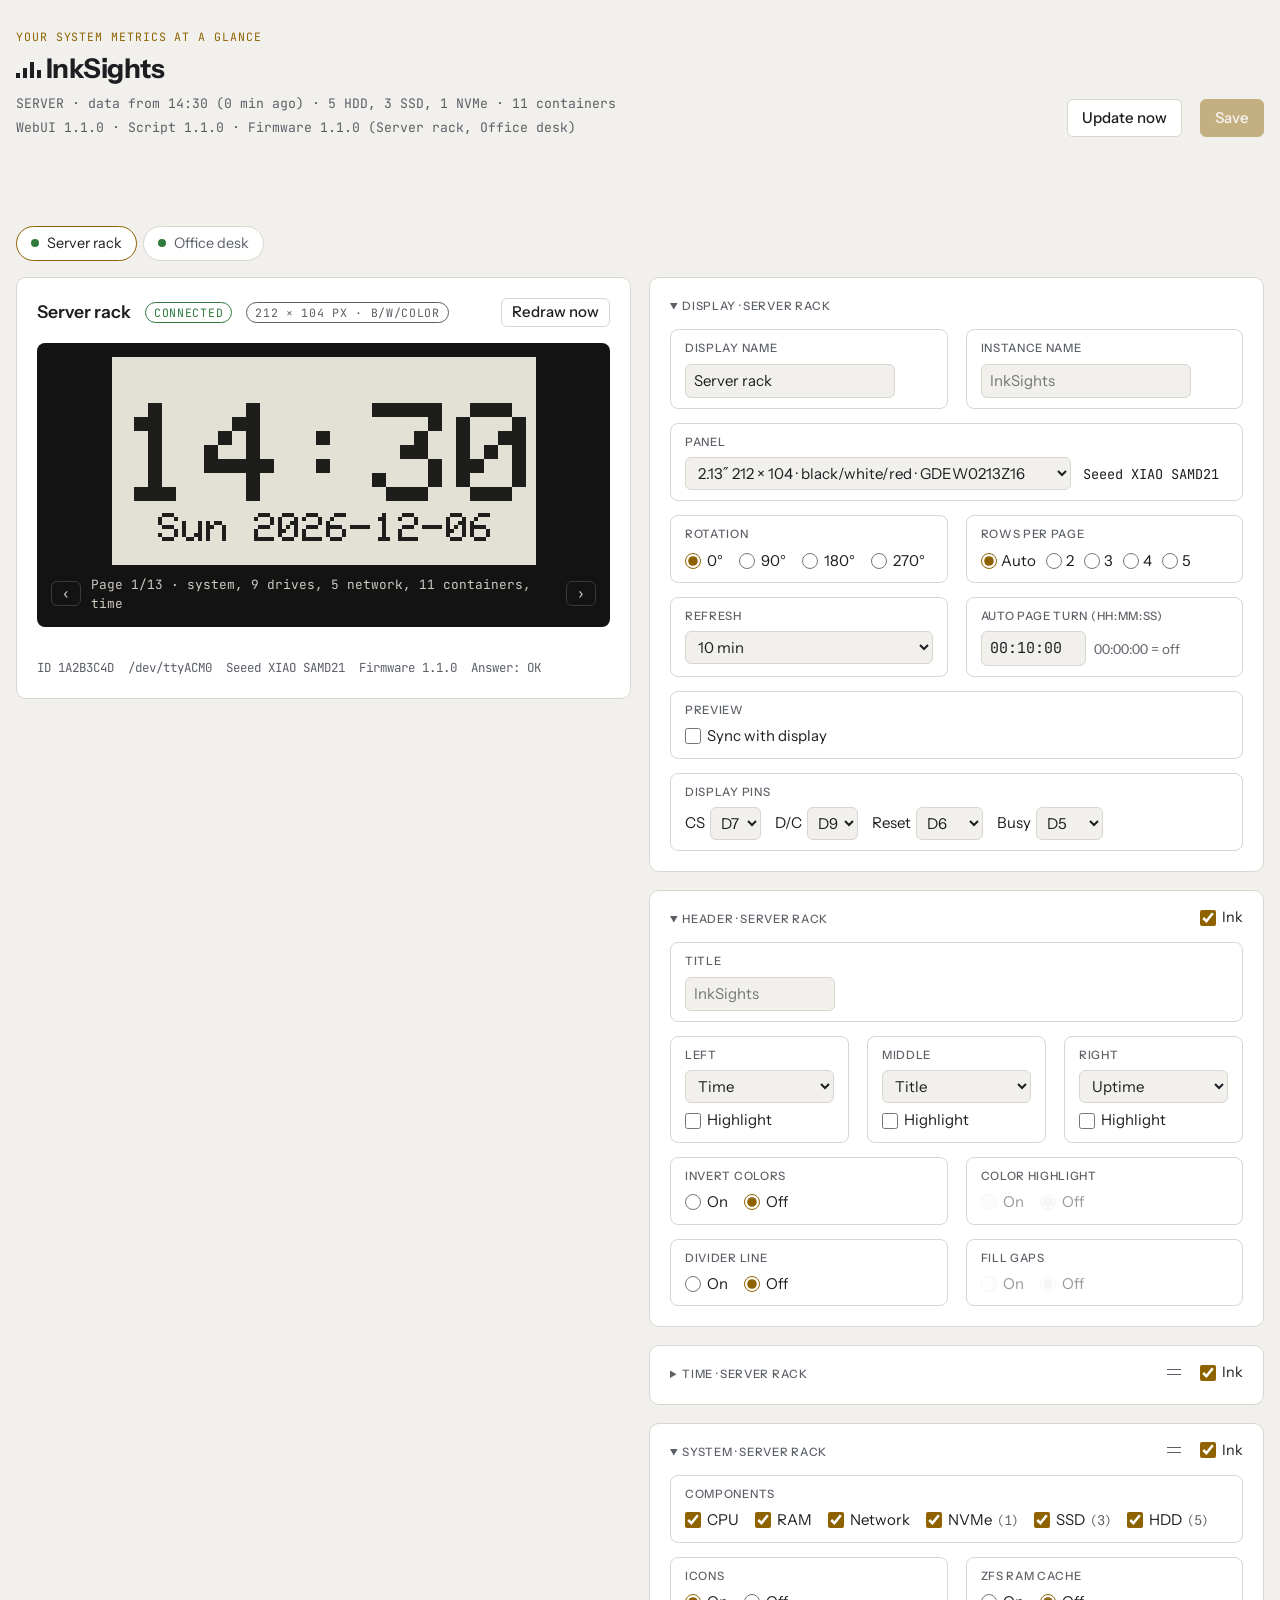
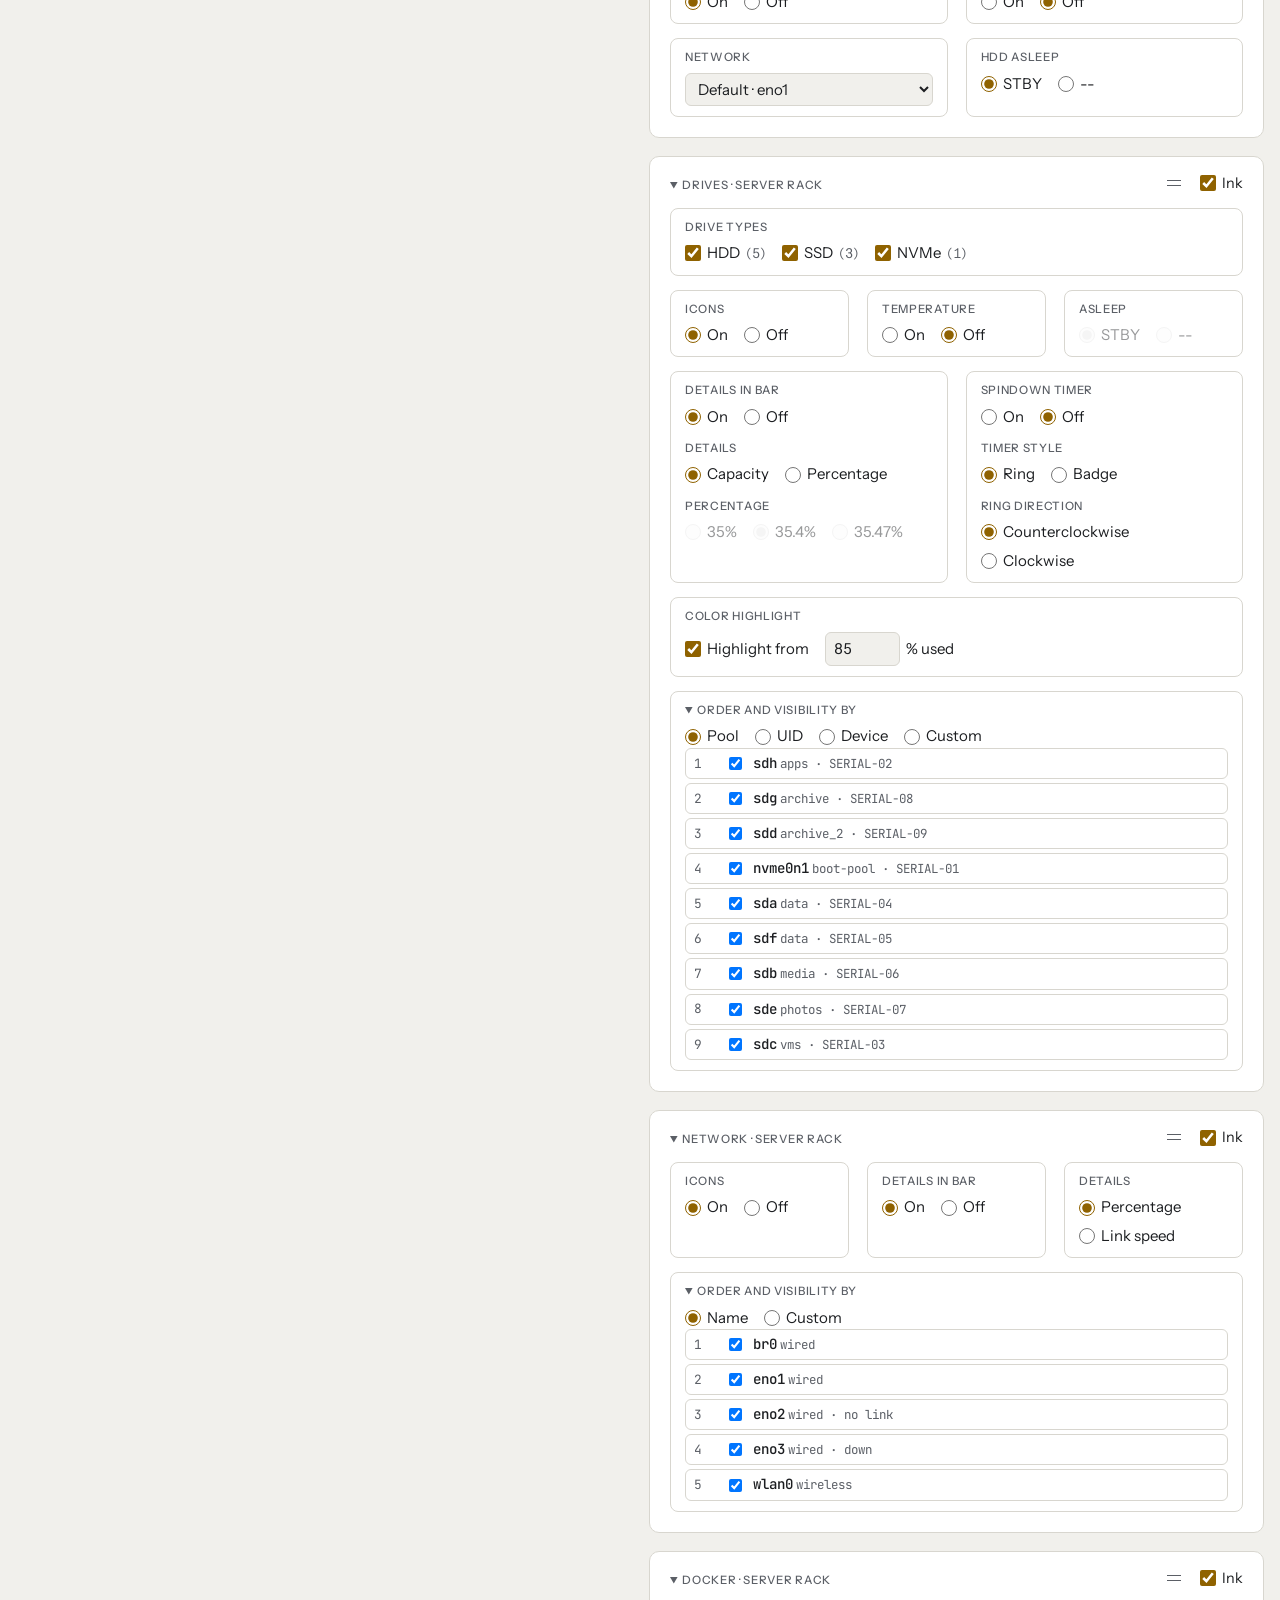
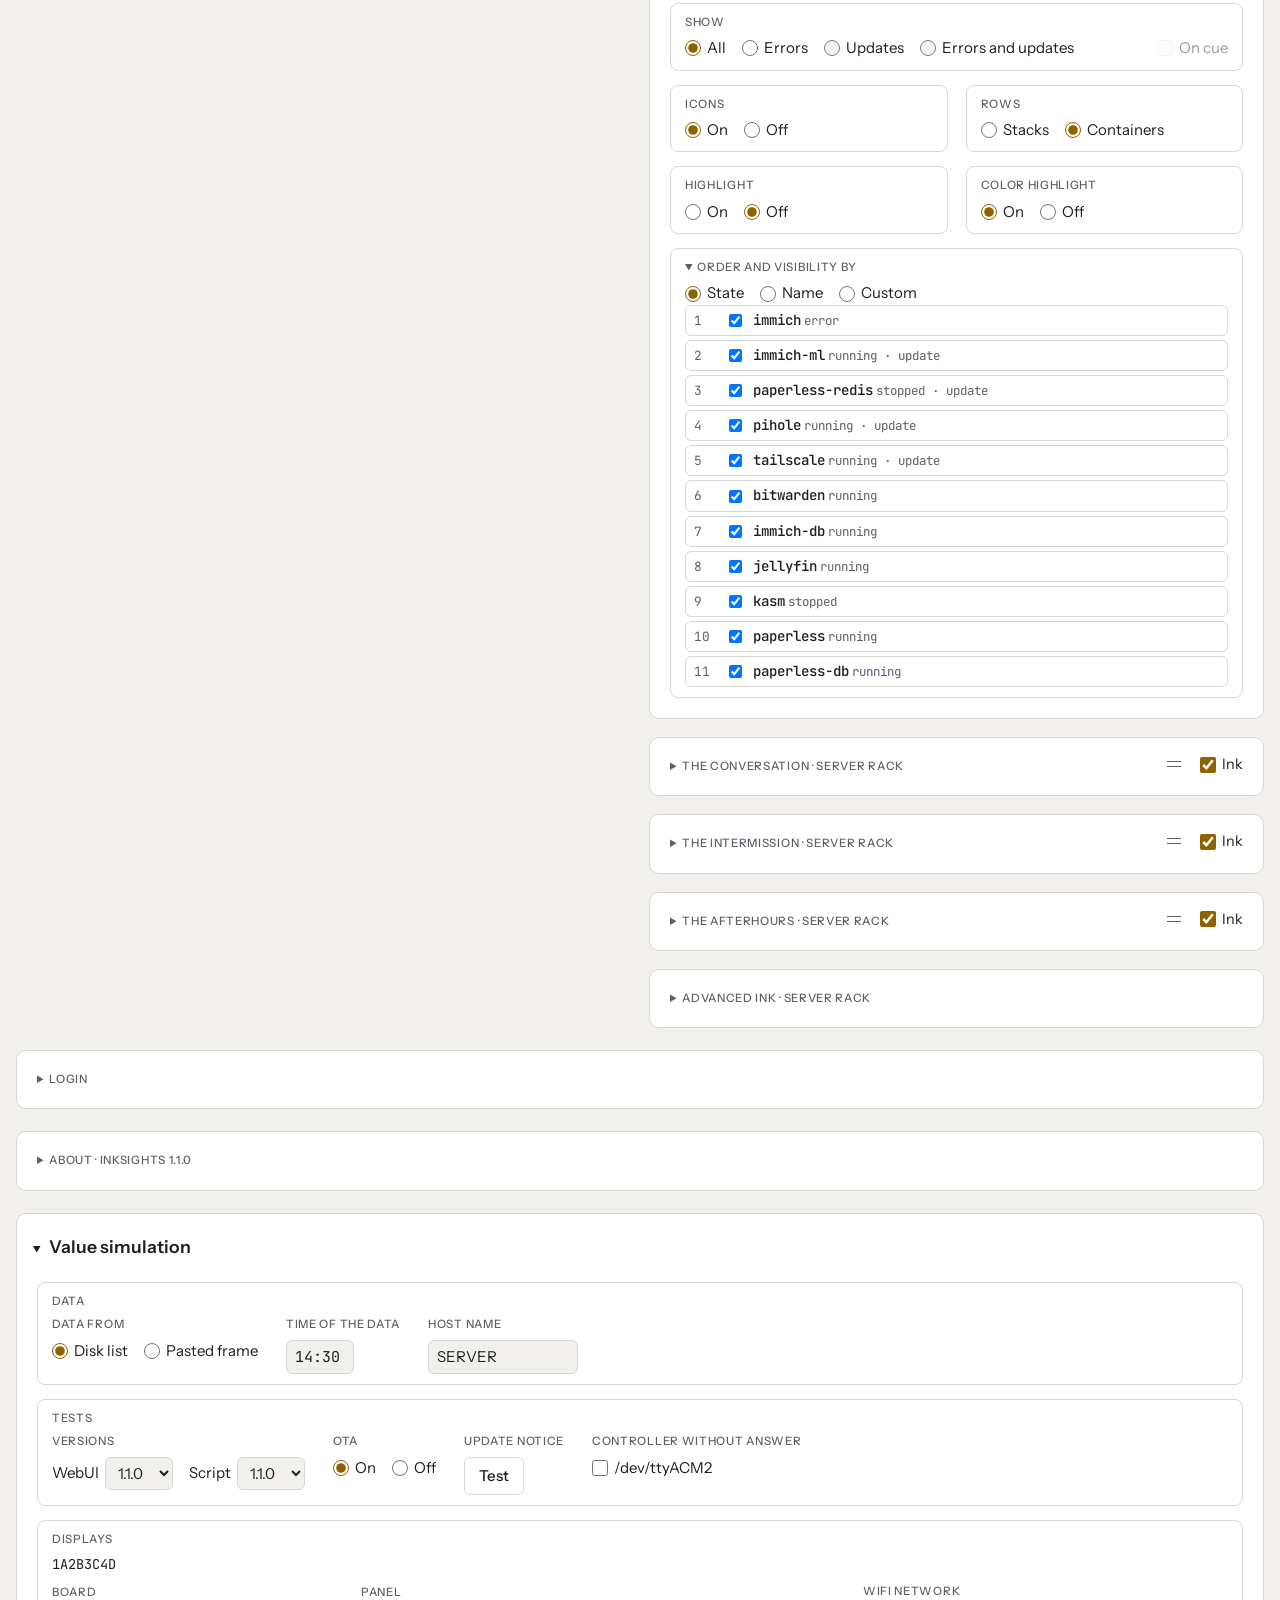
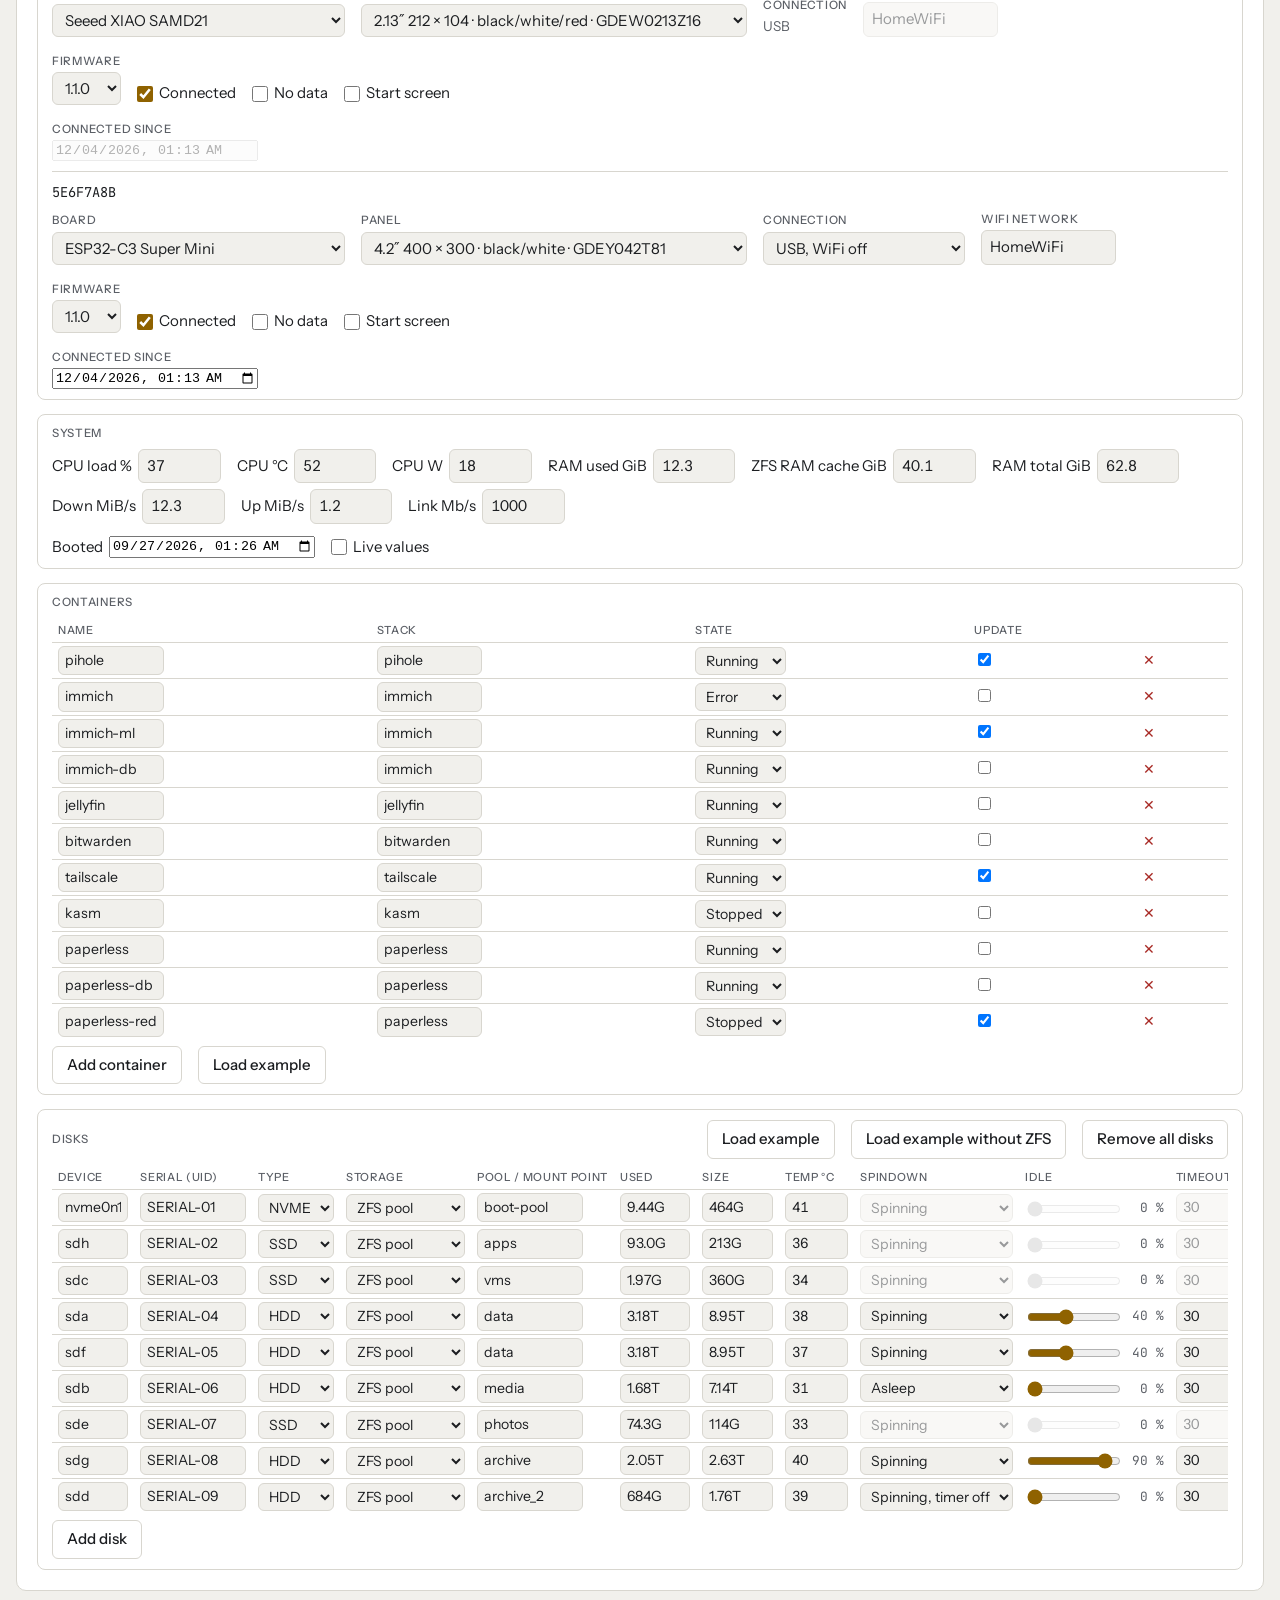
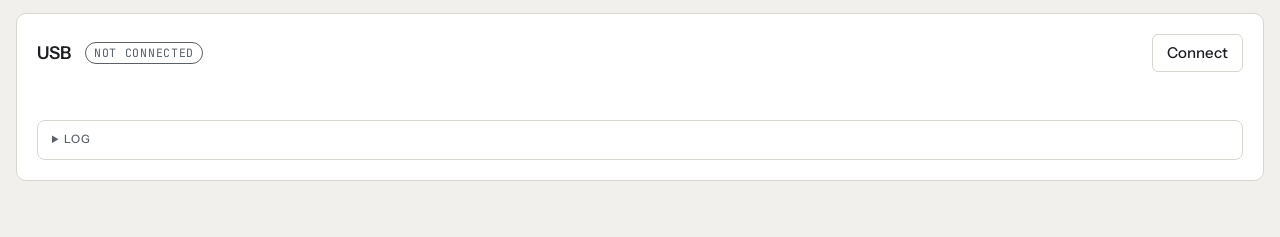
==== commit d4b0bb88: "Docker pages: one row per stack or per container Docker card: Rows Stacks / Containers. A stack show" ====
--- a/simulator/simulator.html
+++ b/simulator/simulator.html
@@ -51,7 +51,7 @@
       <div class="field wide boxed"><span class="label">Containers</span>
         <div class="table-wrap">
           <table>
-            <thead><tr><th>Name</th><th>State</th><th>Update</th><th></th></tr></thead>
+            <thead><tr><th>Name</th><th>Stack</th><th>State</th><th>Update</th><th></th></tr></thead>
             <tbody id="containers"></tbody>
           </table>
         </div>
@@ -181,15 +181,19 @@
   return now.getTime();
 }
 // Docker containers: R running, E error (exited with an error, restarting, unhealthy), S stopped; update = a
-// newer image is out
+// newer image is out; stack = its Compose project (empty: none, it is its own)
 const DOCKER_EXAMPLE = [
-  { name: "pihole", state: "R", update: true }, { name: "immich", state: "E", update: false },
-  { name: "jellyfin", state: "R", update: false }, { name: "bitwarden", state: "R", update: false },
-  { name: "tailscale", state: "R", update: true }, { name: "kasm", state: "S", update: false },
-  { name: "paperless", state: "R", update: false },
+  { name: "pihole", stack: "pihole", state: "R", update: true },
+  { name: "immich", stack: "immich", state: "E", update: false }, { name: "immich-ml", stack: "immich", state: "R", update: true },
+  { name: "immich-db", stack: "immich", state: "R", update: false },
+  { name: "jellyfin", stack: "jellyfin", state: "R", update: false }, { name: "bitwarden", stack: "bitwarden", state: "R", update: false },
+  { name: "tailscale", stack: "tailscale", state: "R", update: true }, { name: "kasm", stack: "kasm", state: "S", update: false },
+  { name: "paperless", stack: "paperless", state: "R", update: false }, { name: "paperless-db", stack: "paperless", state: "R", update: false },
+  { name: "paperless-redis", stack: "paperless", state: "S", update: true },
 ];
 // the examples of earlier versions: a saved list that is still one of them gets the current one
-const OLD_DOCKER_EXAMPLES = ["home-assistant,immich-server,inksights,inksights-script,jellyfin,nextcloud,paperless,pihole,vaultwarden", "pihole,immich,jellyfin,bitwarden"];
+const OLD_DOCKER_EXAMPLES = ["home-assistant,immich-server,inksights,inksights-script,jellyfin,nextcloud,paperless,pihole,vaultwarden", "pihole,immich,jellyfin,bitwarden",
+  "pihole,immich,jellyfin,bitwarden,tailscale,kasm,paperless"];
 const SYS_EXAMPLE = { cpu: 37, temp: 52, power: 18, ramUsed: 12.3, ramArc: 40.1, ramTotal: 62.8, rx: 12.3, tx: 1.2, link: 1000, boot: bootExample() };
 const DEFAULTS = {
   source: "list", time: "14:30", host: "SERVER", disks: EXAMPLE, paste: "", sys: SYS_EXAMPLE, docker: DOCKER_EXAMPLE,
@@ -307,7 +311,7 @@
   return { version: sim.scriptVer || "1.1.0",
     host: sim.host || "SERVER", updated: timeOk ? Math.floor(Date.now() / 1000) : 0, timeText: timeOk ? sim.time : "--:--",
     disks, displays, system: systemNow(disks, live ? liveSys() : sim.sys),
-    docker: (sim.docker || []).map(c => ({ name: c.name, state: c.state, update: !!c.update })) };
+    docker: (sim.docker || []).map(c => ({ name: c.name, state: c.state, update: !!c.update, stack: c.stack || "" })) };
 }
 
 // Seconds since the WiFi connected ("Connected since"); empty or in the future = unknown
@@ -375,6 +379,7 @@
   root: $("app"),
   tabs: true,           // one tab per display, the preview beside its cards
   docker: true,         // the Docker card and pages (state.docker)
+  dockerStacks: true,   // Docker: one row per stack
   // Login card: the login of the settings page, off by default (the simulator keeps it in its stored settings)
   login: async (on, current, next) => {
     if (sim.loginOn && current !== sim.loginPass) throw new Error("The current password is wrong.");
@@ -550,10 +555,11 @@
 $("exampleLinux").addEventListener("click", () => { sim.disks = structuredClone(EXAMPLE_LINUX); buildDisks(); update(); });
 $("clear").addEventListener("click", () => { sim.disks = []; buildDisks(); update(); });
 
-// The container list: name, state, update
+// The container list: name, stack, state, update
 function buildContainers() {
   $("containers").replaceChildren(...(sim.docker || []).map((c, i) => el("tr", {},
     el("td", {}, el("input", { type: "text", value: c.name, maxlength: "24", "aria-label": "Container name", oninput: e => { c.name = e.target.value; update(); } })),
+    el("td", {}, el("input", { type: "text", value: c.stack || "", maxlength: "24", "aria-label": "Stack", oninput: e => { c.stack = e.target.value.trim(); update(); } })),
     el("td", {}, el("select", { "aria-label": "State", onchange: e => { c.state = e.target.value; update(); } },
       ...[["R", "Running"], ["E", "Error"], ["S", "Stopped"]].map(([v, l]) => el("option", { value: v, selected: v === c.state }, l)))),
     el("td", {}, el("input", { type: "checkbox", checked: !!c.update, "aria-label": "Update available", onchange: e => { c.update = e.target.checked; update(); } })),
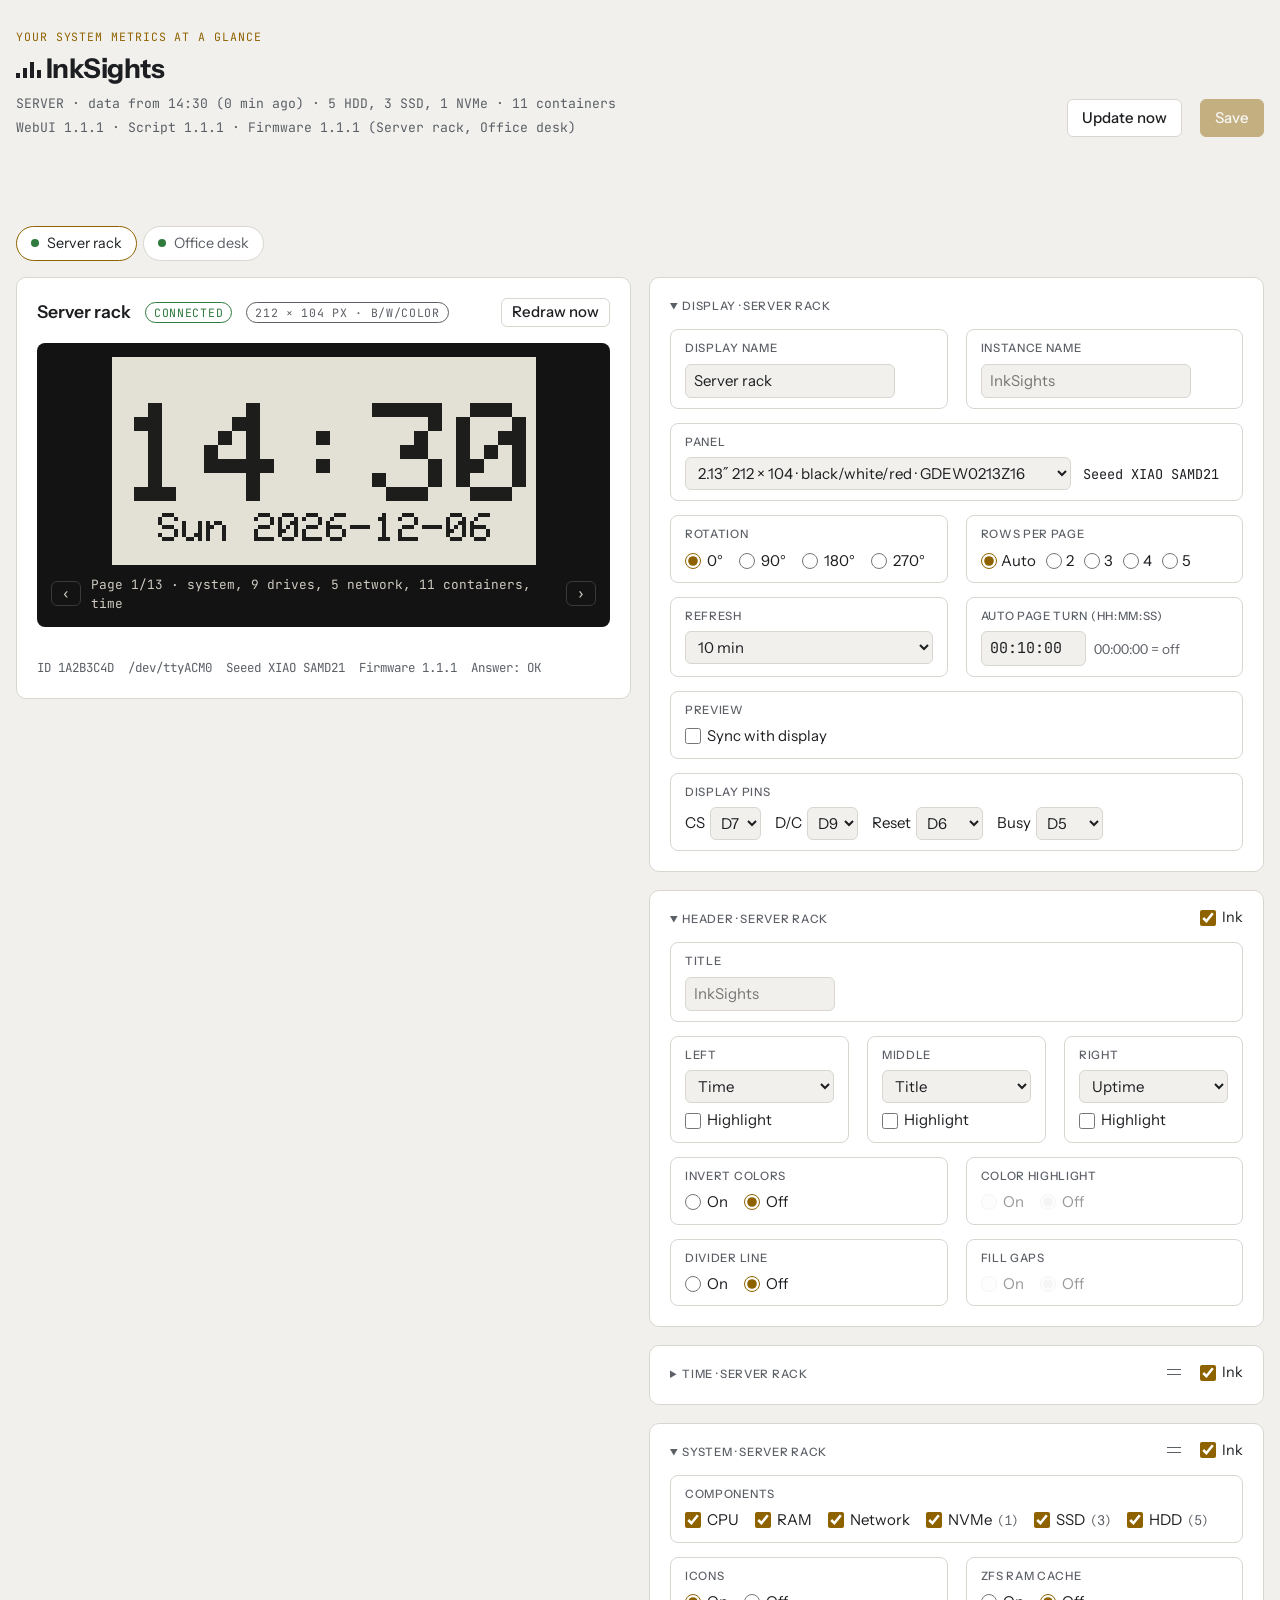
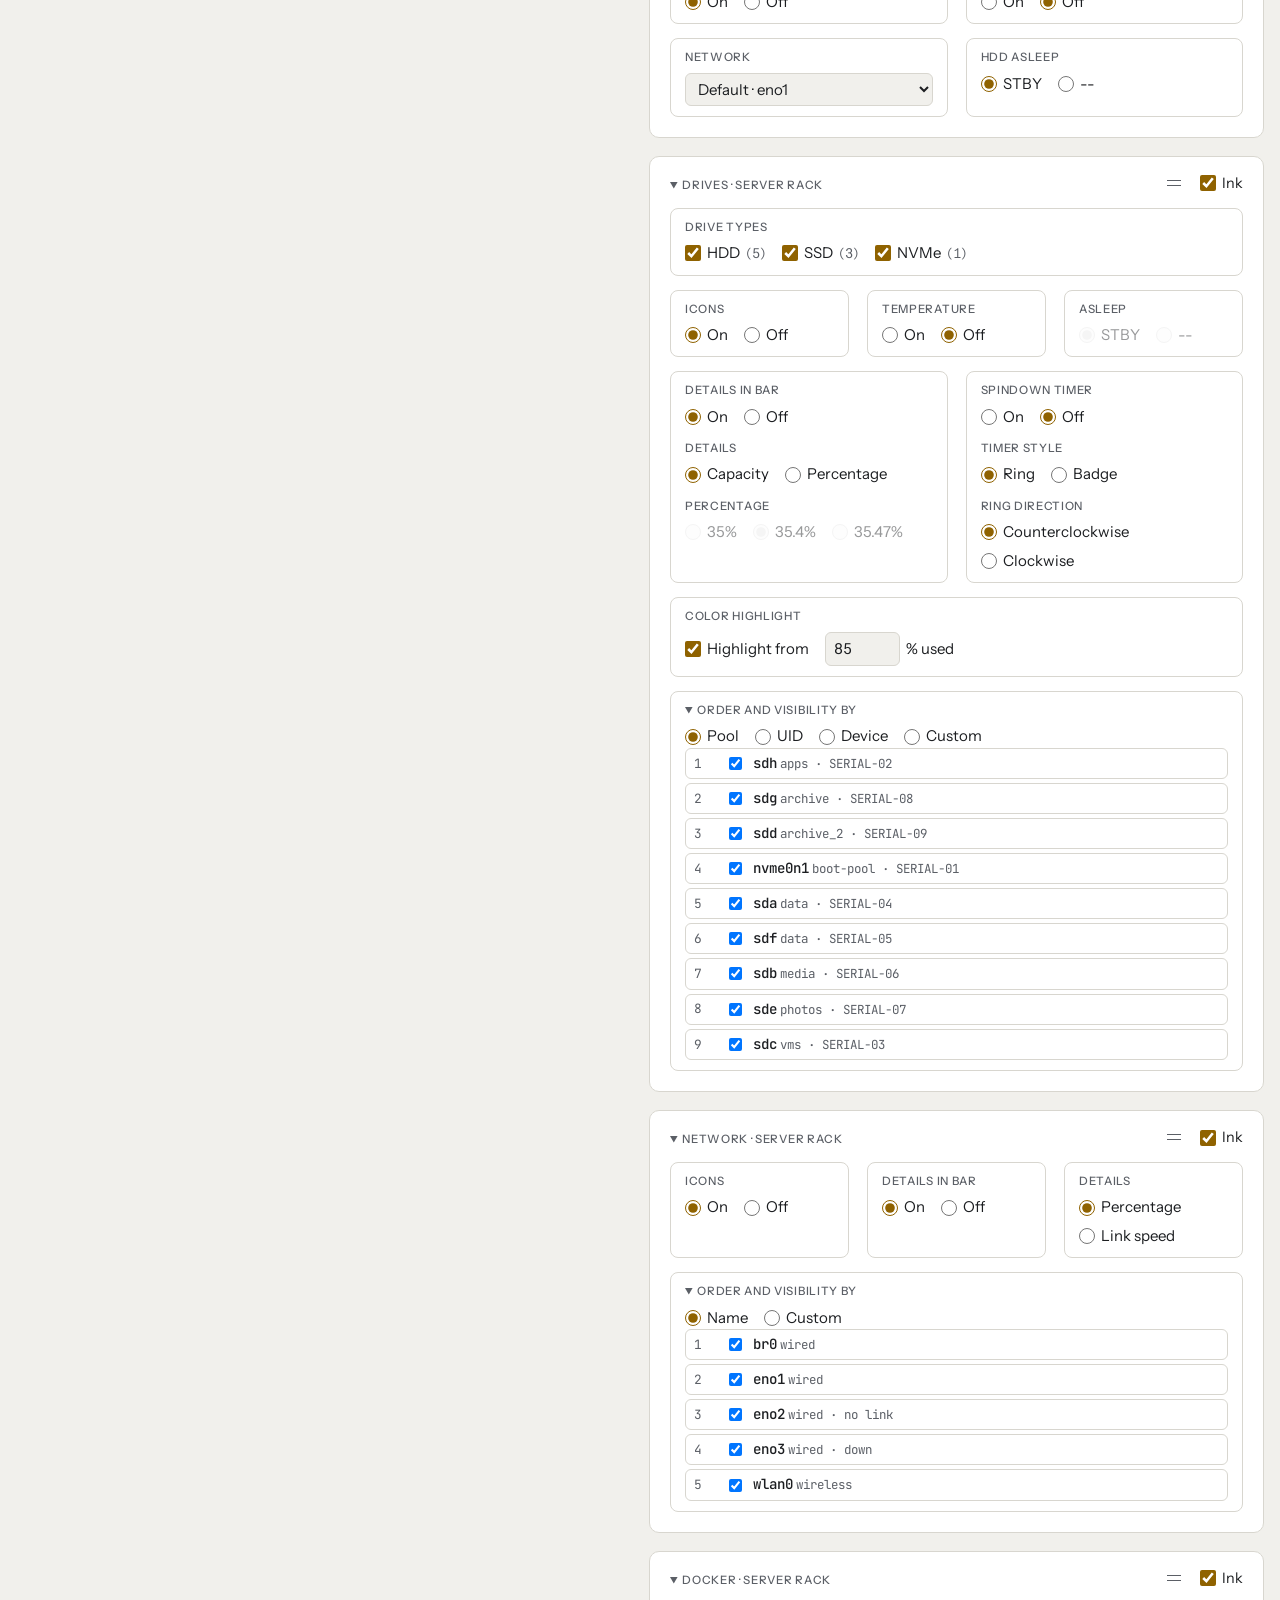
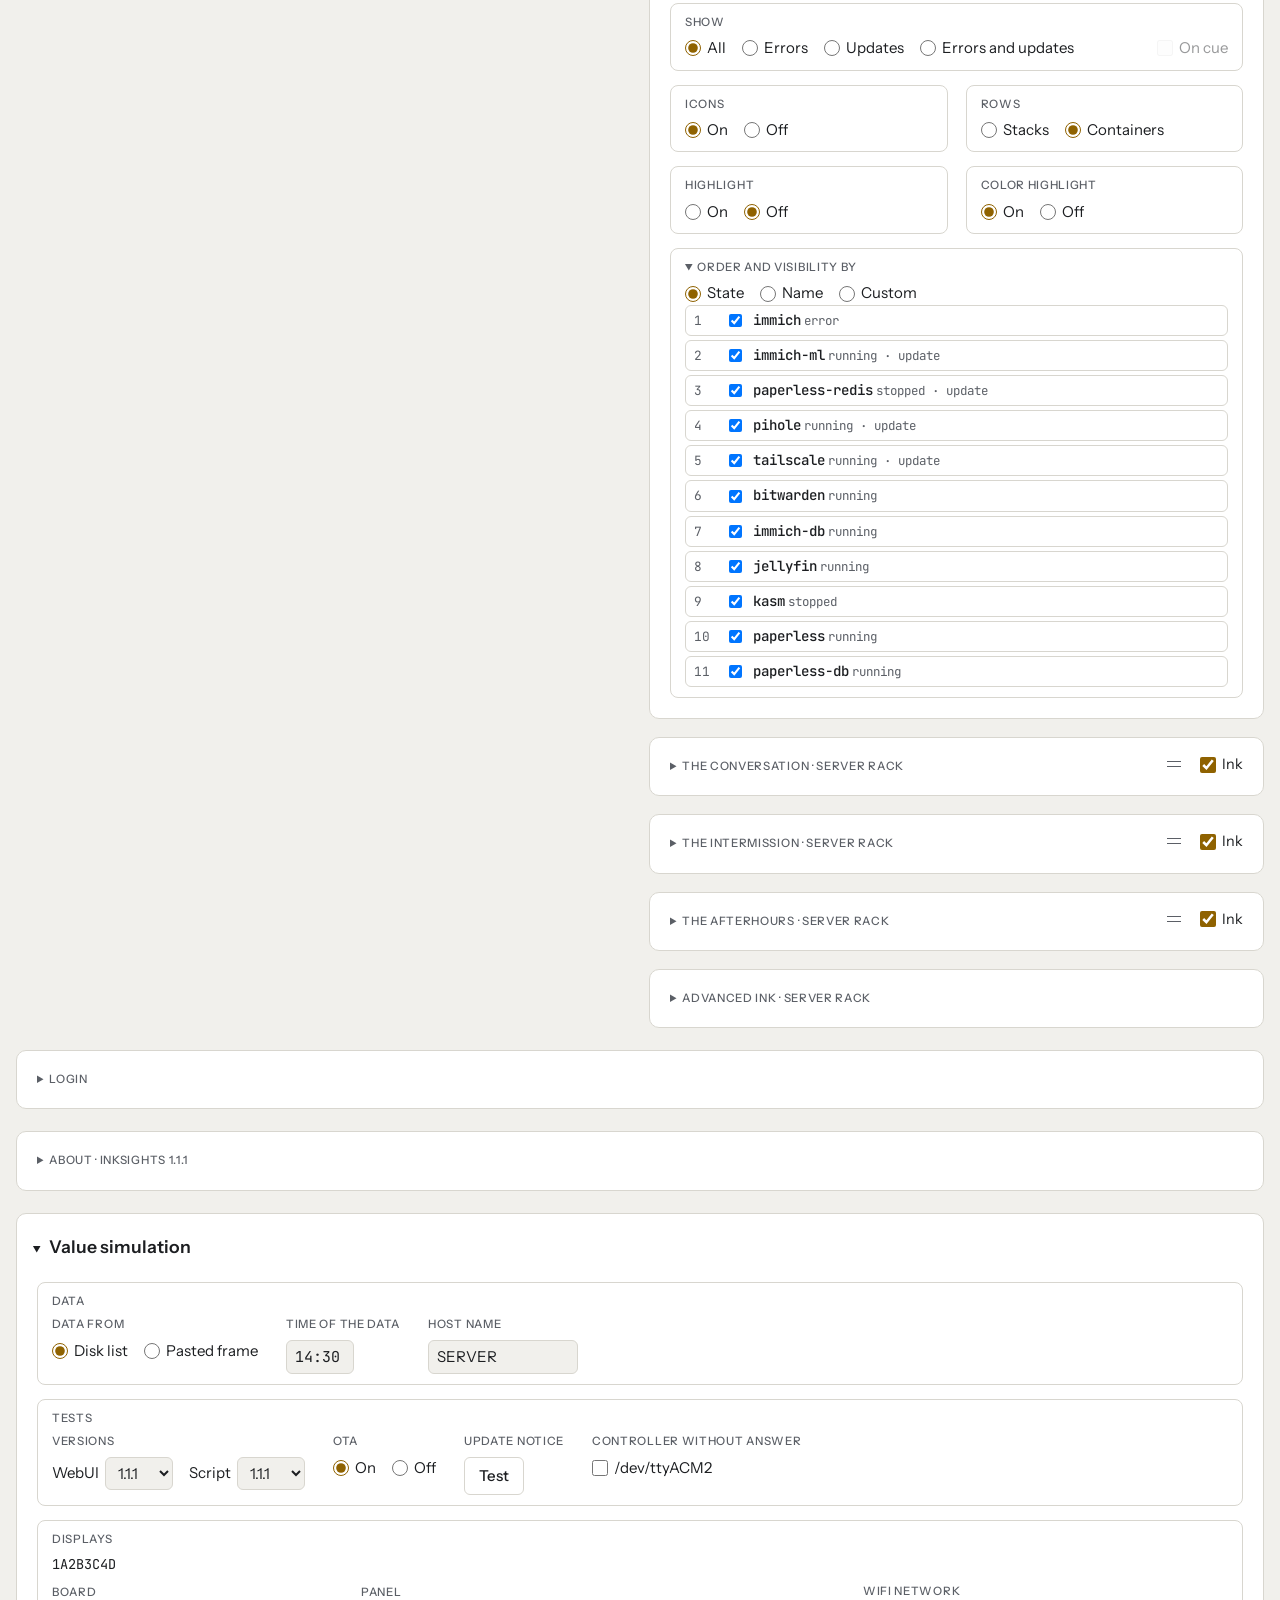
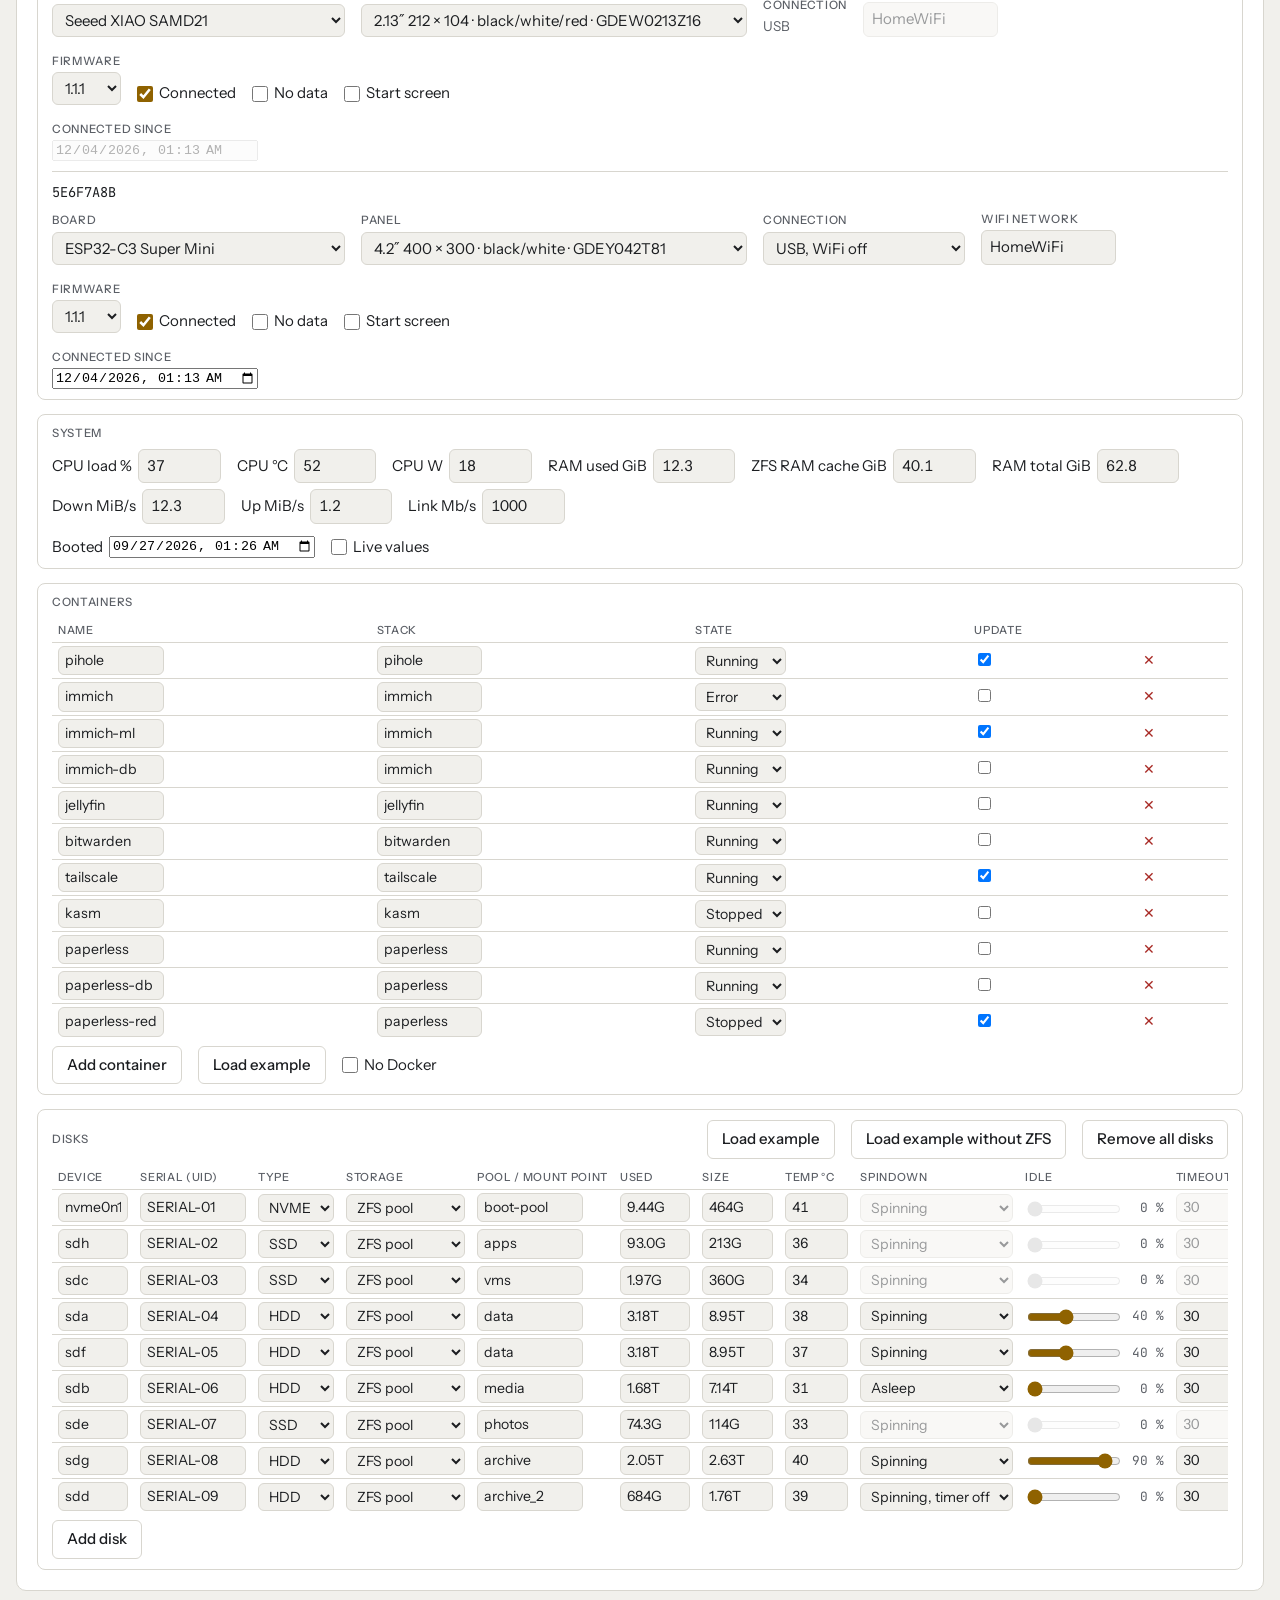
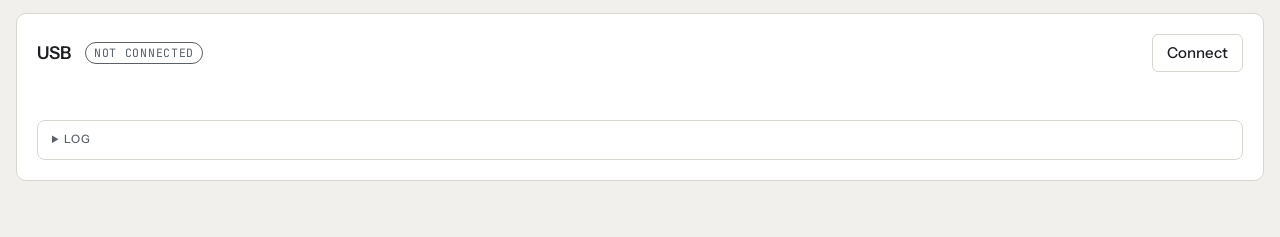
==== commit 2764c8ca: "Version 1.1.1: asleep symbol with the timer off, page turn with fresh data, Docker texts - Spindown " ====
--- a/simulator/simulator.html
+++ b/simulator/simulator.html
@@ -58,6 +58,7 @@
         <div class="choices">
           <button class="btn" id="addContainer" type="button">Add container</button>
           <button class="btn" id="exampleContainers" type="button">Load example</button>
+          <label class="check"><input type="checkbox" id="noDocker"> No Docker</label>
         </div>
       </div>
     </div>
@@ -212,9 +213,9 @@
       for (const h of merged.hw) if (typeof h.panel === "string") h.panel = OLD_PANELS[h.panel] || 1;
       if (merged.host === "TRUENAS") merged.host = DEFAULTS.host;   // the host name of an earlier version
       // versions picked while 1.0 was the current one: the current one again
-      if (merged.appVer === "1.0" || merged.appVer === "1.1") delete merged.appVer;
-      if (merged.scriptVer === "1.0" || merged.scriptVer === "1.1") delete merged.scriptVer;
-      for (const h of merged.hw) if (h.fw === "1.0" || h.fw === "1.1" || h.fw === "0.9") delete h.fw;
+      if (["1.0", "1.1", "1.1.0"].includes(merged.appVer)) delete merged.appVer;
+      if (["1.0", "1.1", "1.1.0"].includes(merged.scriptVer)) delete merged.scriptVer;
+      for (const h of merged.hw) if (["0.9", "1.0", "1.1", "1.1.0"].includes(h.fw)) delete h.fw;
       if (Array.isArray(merged.docker) && OLD_DOCKER_EXAMPLES.includes(merged.docker.map(c => c.name).join(","))) merged.docker = structuredClone(DOCKER_EXAMPLE);
       return merged;
     }
@@ -299,7 +300,7 @@
     const panel = panelById(h.panel);
     const pins = (sim.config[IDS[i]] && sim.config[IDS[i]].pins) || board.defaults;
     displays.push({ id: IDS[i], port: wifi ? "WiFi" : PORTS[i], transport: wifi ? "wifi" : "usb", size: panel.size.join("x"),
-      colors: panel.colors, panel: panel.id, pins: pins.join(","), board: h.board, wifi: board.wifi ? 1 : 0, fw: h.fw || "1.1.0", net, ota: otaRun[i] || null,
+      colors: panel.colors, panel: panel.id, pins: pins.join(","), board: h.board, wifi: board.wifi ? 1 : 0, fw: h.fw || "1.1.1", net, ota: otaRun[i] || null,
       ssid: net === "sta" ? h.ssid || "" : "", online: net === "sta" ? onlineSecs(h.since) : -1,   // seconds connected
       ip: net === "sta" ? IPS[i] : net === "ap" ? "192.168.4.1" : "", fast: panel.fast ? 1 : 0, answer: "OK",
       nothingToInk: !!h.noData,   // "No data": connected, but nothing to show -> "Nothing to ink"
@@ -308,10 +309,10 @@
   });
   if (sim.oldFw) displays.push({ port: "/dev/ttyACM2", id: "", error: "No answer with chip ID (old firmware?)" });
   const disks = sim.disks.map((d, i) => toState(live ? liveDisk(d, i) : d));
-  return { version: sim.scriptVer || "1.1.0",
+  return { version: sim.scriptVer || "1.1.1",
     host: sim.host || "SERVER", updated: timeOk ? Math.floor(Date.now() / 1000) : 0, timeText: timeOk ? sim.time : "--:--",
     disks, displays, system: systemNow(disks, live ? liveSys() : sim.sys),
-    docker: (sim.docker || []).map(c => ({ name: c.name, state: c.state, update: !!c.update, stack: c.stack || "" })) };
+    docker: sim.noDocker ? null : (sim.docker || []).map(c => ({ name: c.name, state: c.state, update: !!c.update, stack: c.stack || "" })) };
 }
 
 // Seconds since the WiFi connected ("Connected since"); empty or in the future = unknown
@@ -388,10 +389,10 @@
     save();
   },
   offlineNoData: true,  // "Connected" off: the display shows "NO DATA" / "Check connection"
-  load: async () => ({ state: stateNow(), config: publicConfig(), interval: sim.interval, pagename: sim.pagename, defaultPagename: "InkSights", version: sim.appVer || "1.1.0", versionCheck: true, afterhours: true, otaEnabled: !sim.otaOff,
+  load: async () => ({ state: stateNow(), config: publicConfig(), interval: sim.interval, pagename: sim.pagename, defaultPagename: "InkSights", version: sim.appVer || "1.1.1", versionCheck: true, afterhours: true, otaEnabled: !sim.otaOff,
     login: { on: !!sim.loginOn, user: "inksights" },
     // the firmware the WebUI carries: one per board with WiFi, the version of the WebUI
-    firmware: Object.fromEntries(Object.entries(InkSightsUI.BOARDS).filter(([, b]) => b.wifi).map(([k]) => [k, { version: sim.appVer || "1.1.0", size: 1147760 }])) }),
+    firmware: Object.fromEntries(Object.entries(InkSightsUI.BOARDS).filter(([, b]) => b.wifi).map(([k]) => [k, { version: sim.appVer || "1.1.1", size: 1147760 }])) }),
   // OTA update: the board waits for its next fetch, loads the firmware and restarts with it (not kept)
   ota: async (id, version) => {
     const i = IDS.indexOf(id);
@@ -403,7 +404,7 @@
   otaFile: async id => {
     const i = IDS.indexOf(id);
     if (i < 0) throw new Error("Unknown display.");
-    otaSteps(i, sim.appVer || "1.1.0");
+    otaSteps(i, sim.appVer || "1.1.1");
   },
   save: async body => {
     const next = {};
@@ -450,7 +451,7 @@
   })();
 }
 // a version to choose: earlier, this one, a later one
-const SIM_VERSIONS = ["1.0", "1.1.0", "1.2.0"];   // older, this one, newer
+const SIM_VERSIONS = ["1.1.0", "1.1.1", "1.2.0"];   // older, this one, newer
 function verSel(cur, onPick, label) {
   return el("select", { "aria-label": label, onchange: e => onPick(e.target.value) },
     ...SIM_VERSIONS.map(v => el("option", { value: v, selected: v === cur }, v)));
@@ -490,7 +491,7 @@
       f("WiFi network", el("input", { type: "text", maxlength: "32", value: h.ssid || "", disabled: !board.wifi, autocomplete: "off", style: "width: 9em",
         "aria-label": `WiFi network of display ${IDS[i]}`, oninput: e => { h.ssid = e.target.value; update(); } })),
       el("span", { class: "sim-break" }),   // second line: firmware and the ticks
-      f("Firmware", verSel(h.fw || "1.1.0", v => { h.fw = v; update(true); }, `Firmware of display ${IDS[i]}`)),
+      f("Firmware", verSel(h.fw || "1.1.1", v => { h.fw = v; update(true); }, `Firmware of display ${IDS[i]}`)),
       el("label", { class: "check" }, el("input", { type: "checkbox", checked: h.connected, onchange: e => { h.connected = e.target.checked; update(true); } }), "Connected"),
       el("label", { class: "check" }, el("input", { type: "checkbox", checked: !!h.noData, onchange: e => { h.noData = e.target.checked; update(); } }), "No data"),
       el("label", { class: "check" }, el("input", { type: "checkbox", checked: !!h.splash, onchange: e => { h.splash = e.target.checked; update(); } }), "Start screen"),
@@ -540,8 +541,8 @@
 $("testUpdate").addEventListener("click", () => ui.testUpdate());
 // Versions: of the WebUI and inksights.sh here, of the firmware per display below
 $("versions-sim").replaceChildren(
-  el("label", { class: "check" }, "WebUI ", verSel(sim.appVer || "1.1.0", v => { sim.appVer = v; update(true); }, "Version of the WebUI")),
-  el("label", { class: "check" }, "Script ", verSel(sim.scriptVer || "1.1.0", v => { sim.scriptVer = v; update(true); }, "Version of the script")));
+  el("label", { class: "check" }, "WebUI ", verSel(sim.appVer || "1.1.1", v => { sim.appVer = v; update(true); }, "Version of the WebUI")),
+  el("label", { class: "check" }, "Script ", verSel(sim.scriptVer || "1.1.1", v => { sim.scriptVer = v; update(true); }, "Version of the script")));
 // OTA in the Docker settings of the server: off = no firmware updates from the page
 $("ota-sim").replaceChildren(simRadios("simota", [[1, "On"], [0, "Off"]], sim.otaOff ? 0 : 1, v => { sim.otaOff = v === 0; update(true); }));
 $("paste").value = sim.paste;
@@ -571,6 +572,9 @@
   buildContainers(); update();
 });
 $("exampleContainers").addEventListener("click", () => { sim.docker = structuredClone(DOCKER_EXAMPLE); buildContainers(); update(); });
+// no Docker on the system: the Docker page says "Docker not found"
+$("noDocker").checked = !!sim.noDocker;
+$("noDocker").addEventListener("change", e => { sim.noDocker = e.target.checked; update(); });
 
 buildHw();
 buildSys();
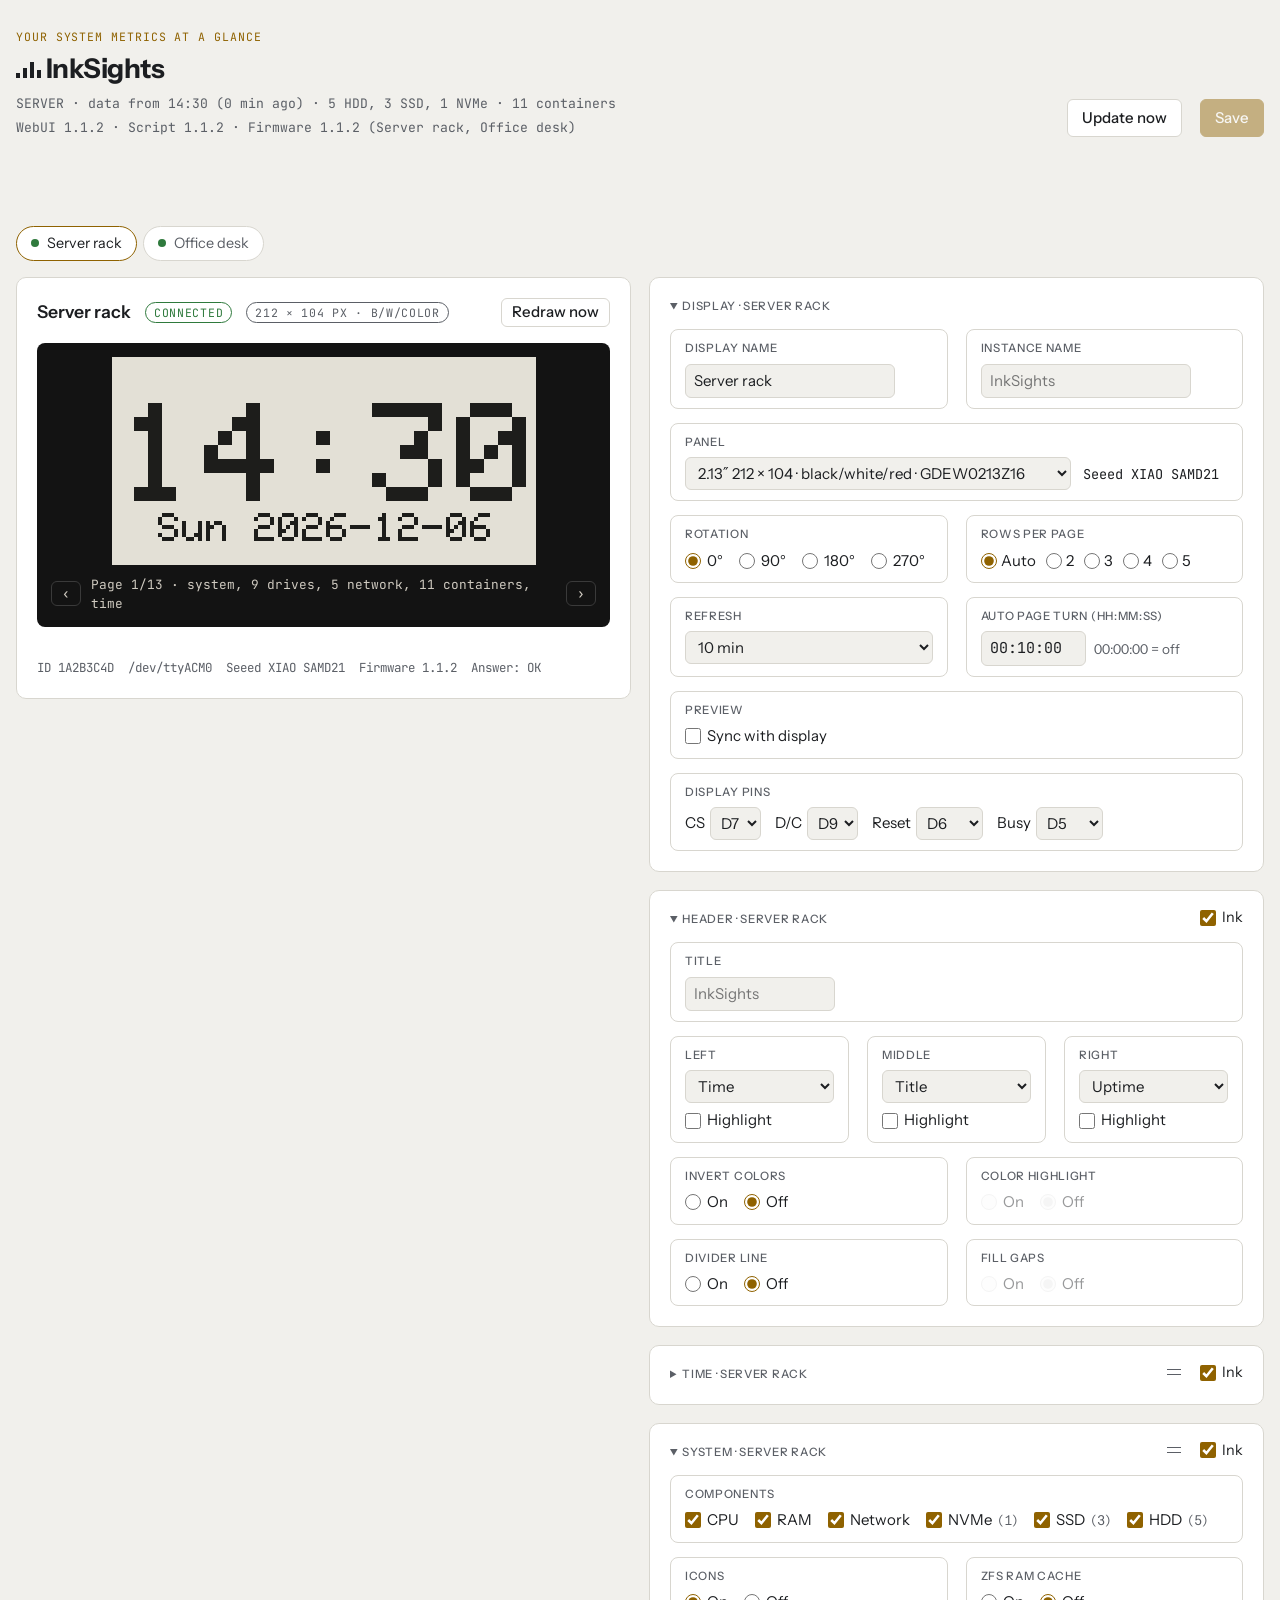
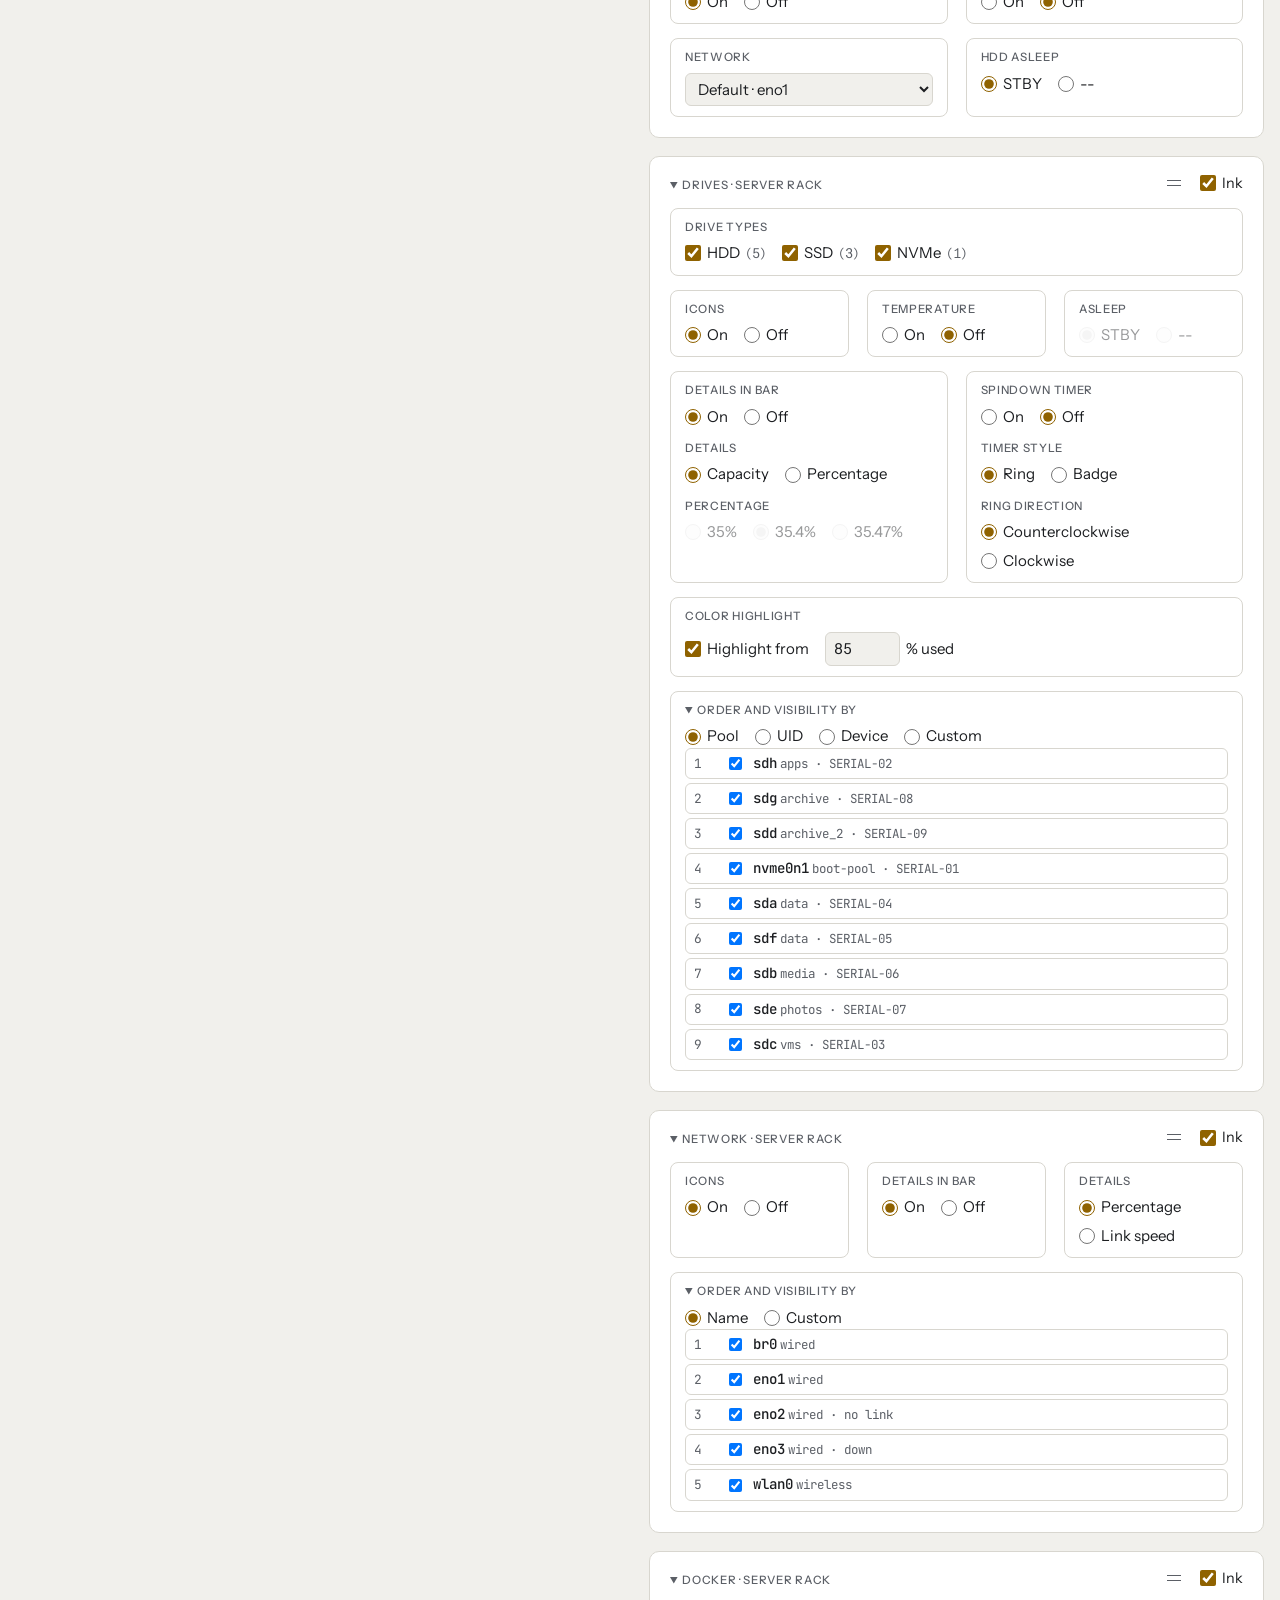
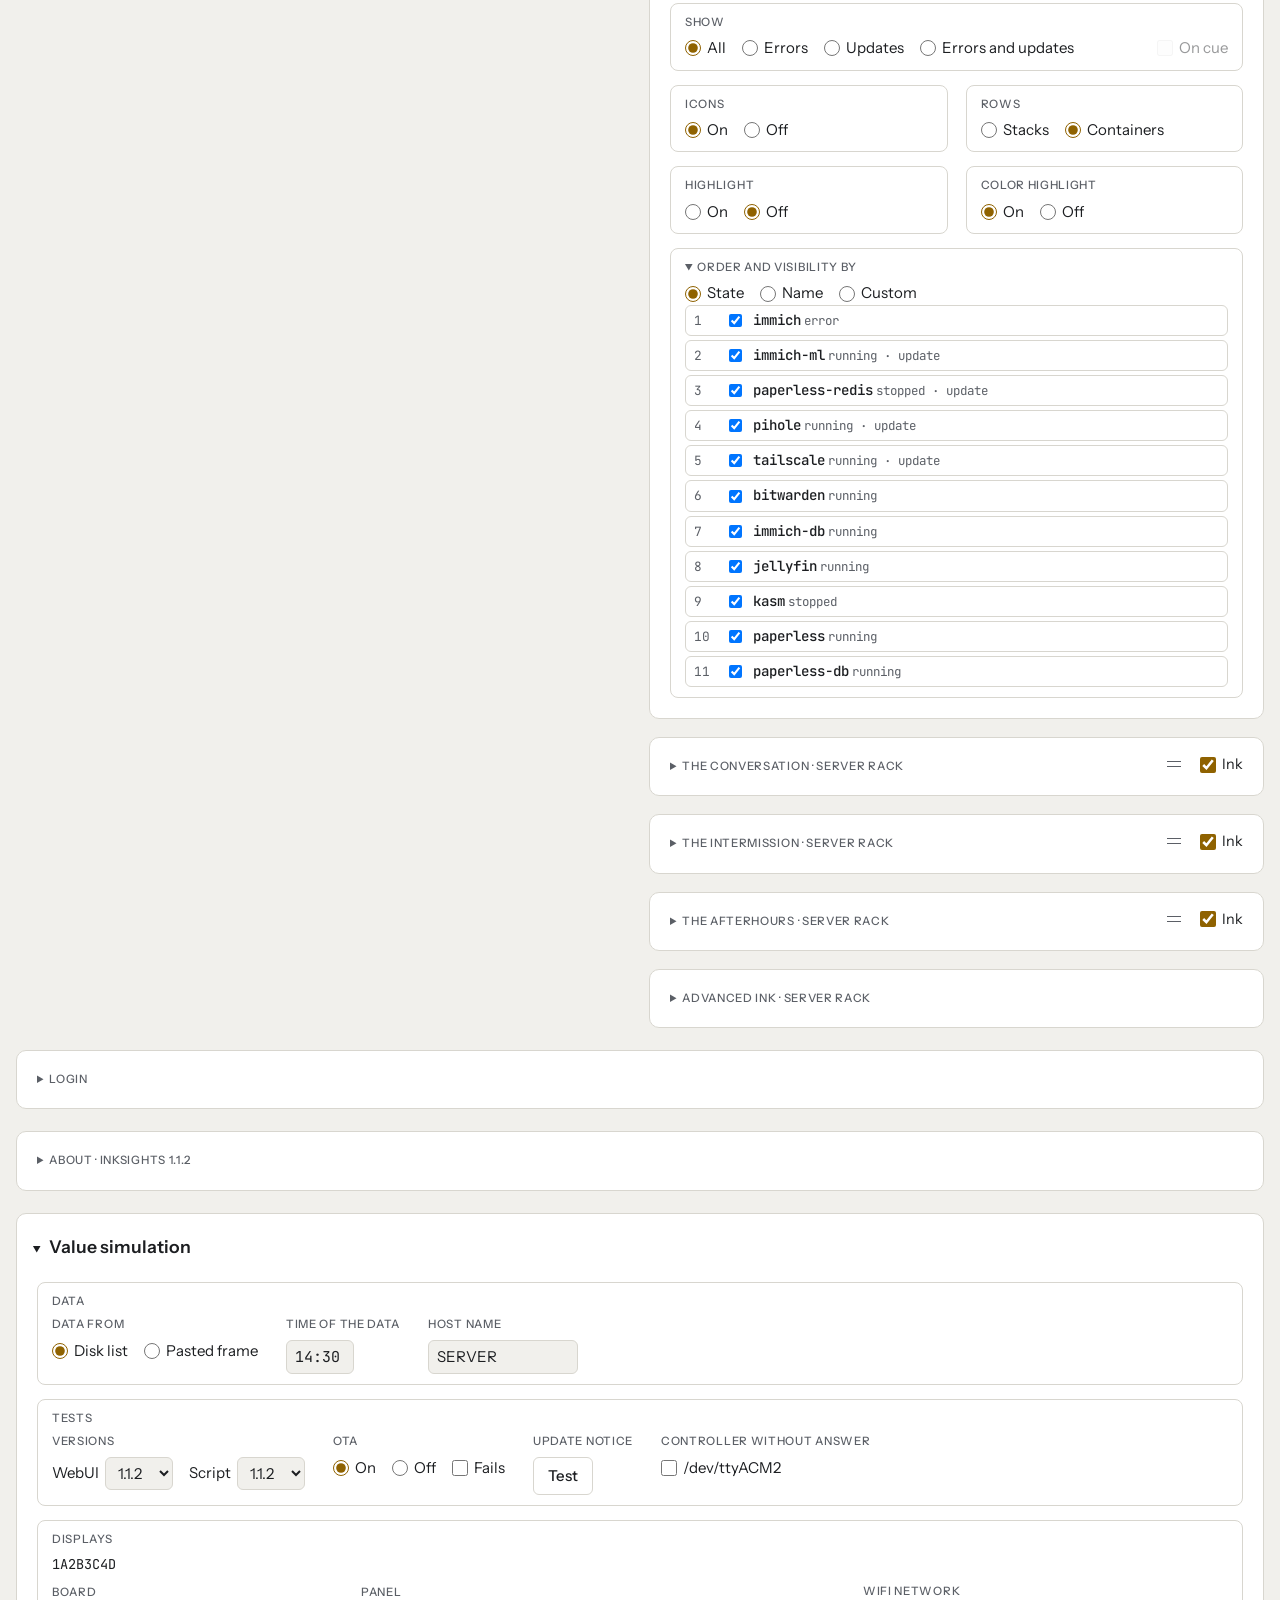
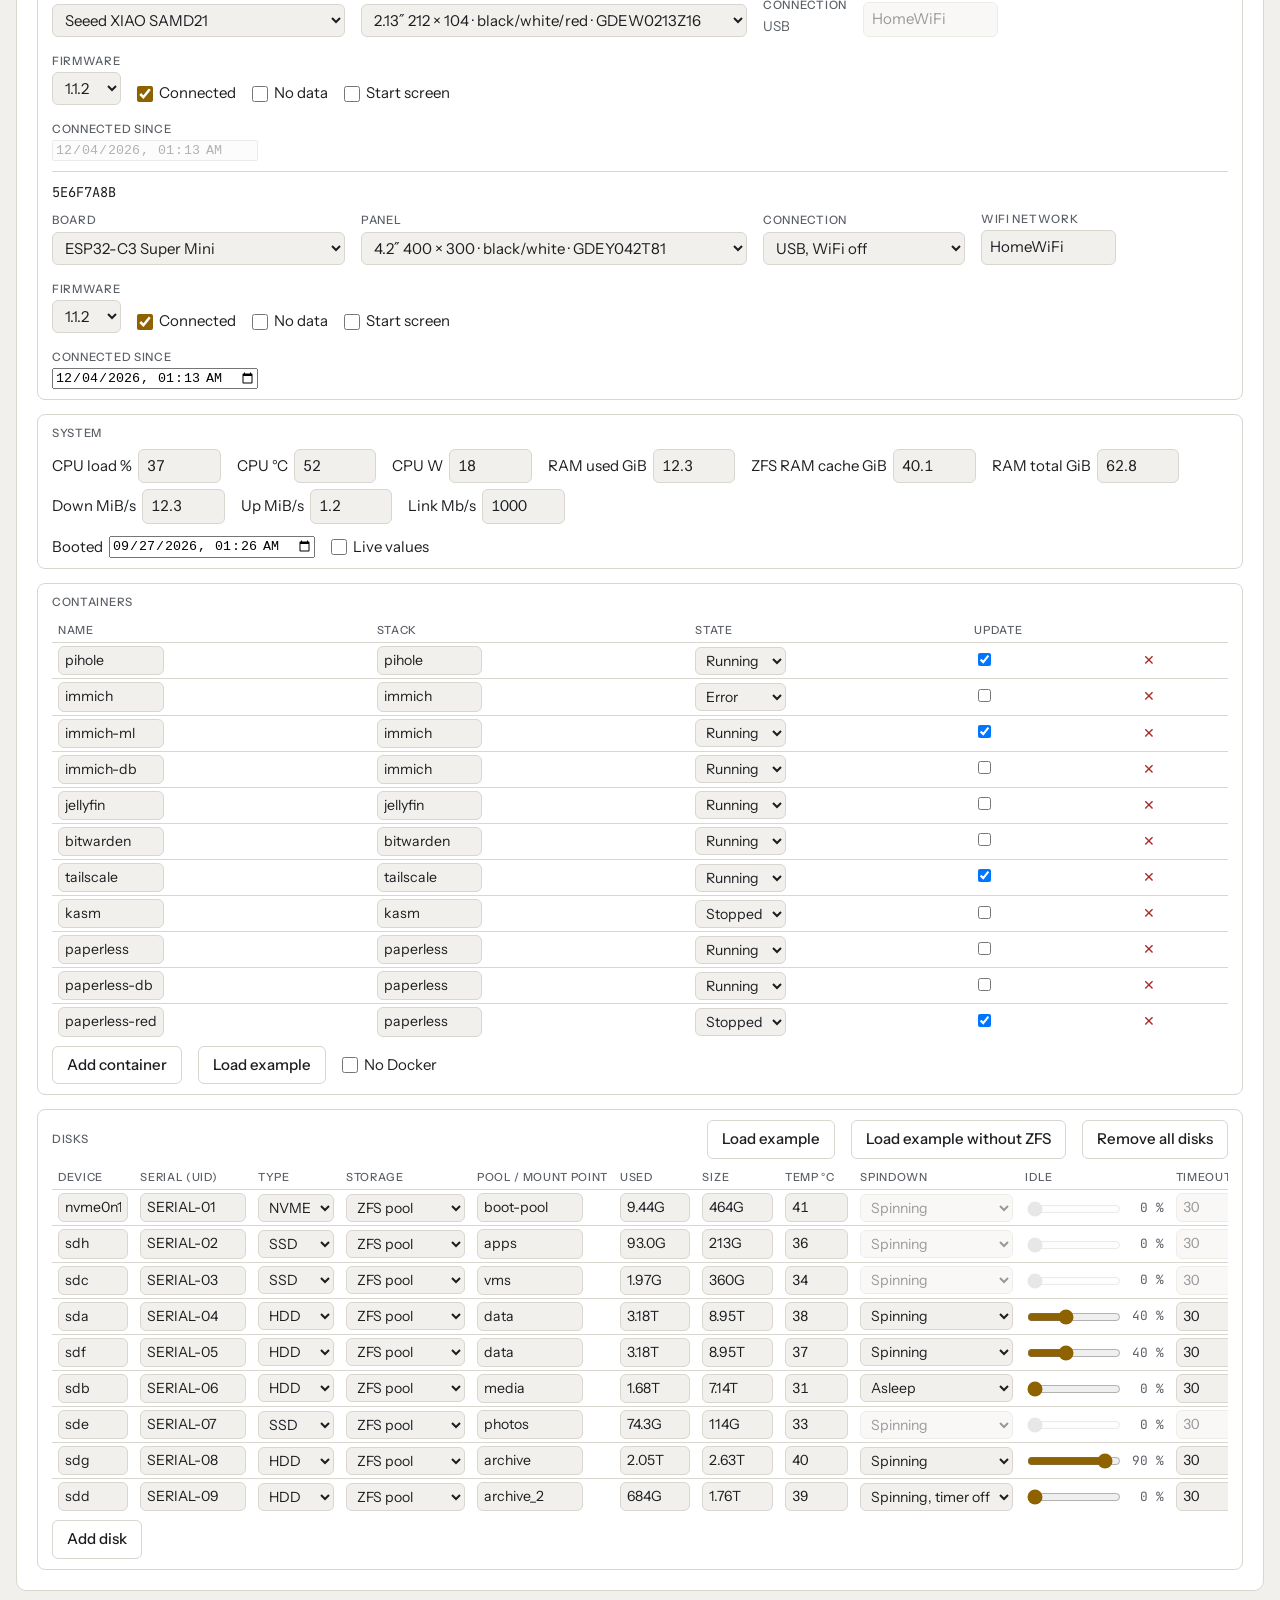
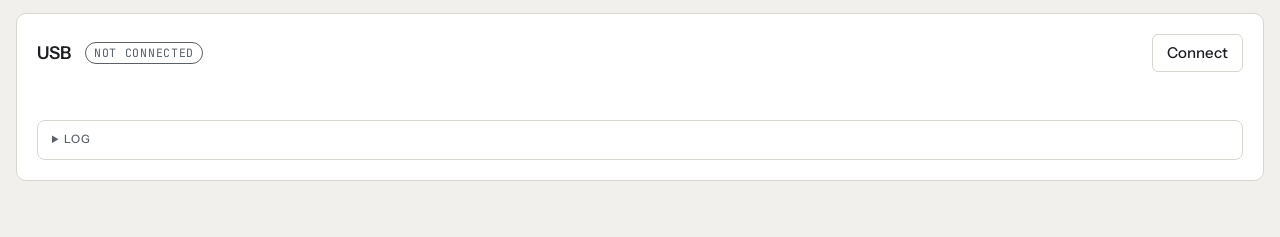
==== commit e5772b91: "Version 1.1.2: firmware update status, last contact, Maintenance - Firmware updates show their steps" ====
--- a/simulator/simulator.html
+++ b/simulator/simulator.html
@@ -213,9 +213,9 @@
       for (const h of merged.hw) if (typeof h.panel === "string") h.panel = OLD_PANELS[h.panel] || 1;
       if (merged.host === "TRUENAS") merged.host = DEFAULTS.host;   // the host name of an earlier version
       // versions picked while 1.0 was the current one: the current one again
-      if (["1.0", "1.1", "1.1.0"].includes(merged.appVer)) delete merged.appVer;
-      if (["1.0", "1.1", "1.1.0"].includes(merged.scriptVer)) delete merged.scriptVer;
-      for (const h of merged.hw) if (["0.9", "1.0", "1.1", "1.1.0"].includes(h.fw)) delete h.fw;
+      if (["1.0", "1.1", "1.1.0", "1.1.1"].includes(merged.appVer)) delete merged.appVer;
+      if (["1.0", "1.1", "1.1.0", "1.1.1"].includes(merged.scriptVer)) delete merged.scriptVer;
+      for (const h of merged.hw) if (["0.9", "1.0", "1.1", "1.1.0", "1.1.1"].includes(h.fw)) delete h.fw;
       if (Array.isArray(merged.docker) && OLD_DOCKER_EXAMPLES.includes(merged.docker.map(c => c.name).join(","))) merged.docker = structuredClone(DOCKER_EXAMPLE);
       return merged;
     }
@@ -300,7 +300,8 @@
     const panel = panelById(h.panel);
     const pins = (sim.config[IDS[i]] && sim.config[IDS[i]].pins) || board.defaults;
     displays.push({ id: IDS[i], port: wifi ? "WiFi" : PORTS[i], transport: wifi ? "wifi" : "usb", size: panel.size.join("x"),
-      colors: panel.colors, panel: panel.id, pins: pins.join(","), board: h.board, wifi: board.wifi ? 1 : 0, fw: h.fw || "1.1.1", net, ota: otaRun[i] || null,
+      colors: panel.colors, panel: panel.id, pins: pins.join(","), board: h.board, wifi: board.wifi ? 1 : 0, fw: h.fw || "1.1.2", net, ota: otaRun[i] || null,
+      seen: simSeen[i] ? Math.floor(simSeen[i] / 1000) : 0,   // its last fetch over WiFi (epoch s), 0 = none
       ssid: net === "sta" ? h.ssid || "" : "", online: net === "sta" ? onlineSecs(h.since) : -1,   // seconds connected
       ip: net === "sta" ? IPS[i] : net === "ap" ? "192.168.4.1" : "", fast: panel.fast ? 1 : 0, answer: "OK",
       nothingToInk: !!h.noData,   // "No data": connected, but nothing to show -> "Nothing to ink"
@@ -309,7 +310,7 @@
   });
   if (sim.oldFw) displays.push({ port: "/dev/ttyACM2", id: "", error: "No answer with chip ID (old firmware?)" });
   const disks = sim.disks.map((d, i) => toState(live ? liveDisk(d, i) : d));
-  return { version: sim.scriptVer || "1.1.1",
+  return { version: sim.scriptVer || "1.1.2",
     host: sim.host || "SERVER", updated: timeOk ? Math.floor(Date.now() / 1000) : 0, timeText: timeOk ? sim.time : "--:--",
     disks, displays, system: systemNow(disks, live ? liveSys() : sim.sys),
     docker: sim.noDocker ? null : (sim.docker || []).map(c => ({ name: c.name, state: c.state, update: !!c.update, stack: c.stack || "" })) };
@@ -380,6 +381,7 @@
   root: $("app"),
   tabs: true,           // one tab per display, the preview beside its cards
   docker: true,         // the Docker card and pages (state.docker)
+  otaPlus: true,        // firmware updates with a counting status, last contact, Force reinstall
   dockerStacks: true,   // Docker: one row per stack
   // Login card: the login of the settings page, off by default (the simulator keeps it in its stored settings)
   login: async (on, current, next) => {
@@ -389,10 +391,10 @@
     save();
   },
   offlineNoData: true,  // "Connected" off: the display shows "NO DATA" / "Check connection"
-  load: async () => ({ state: stateNow(), config: publicConfig(), interval: sim.interval, pagename: sim.pagename, defaultPagename: "InkSights", version: sim.appVer || "1.1.1", versionCheck: true, afterhours: true, otaEnabled: !sim.otaOff,
+  load: async () => ({ state: stateNow(), config: publicConfig(), interval: sim.interval, pagename: sim.pagename, defaultPagename: "InkSights", version: sim.appVer || "1.1.2", versionCheck: true, afterhours: true, otaEnabled: !sim.otaOff,
     login: { on: !!sim.loginOn, user: "inksights" },
     // the firmware the WebUI carries: one per board with WiFi, the version of the WebUI
-    firmware: Object.fromEntries(Object.entries(InkSightsUI.BOARDS).filter(([, b]) => b.wifi).map(([k]) => [k, { version: sim.appVer || "1.1.1", size: 1147760 }])) }),
+    firmware: Object.fromEntries(Object.entries(InkSightsUI.BOARDS).filter(([, b]) => b.wifi).map(([k]) => [k, { version: sim.appVer || "1.1.2", size: 1147760 }])) }),
   // OTA update: the board waits for its next fetch, loads the firmware and restarts with it (not kept)
   ota: async (id, version) => {
     const i = IDS.indexOf(id);
@@ -404,7 +406,7 @@
   otaFile: async id => {
     const i = IDS.indexOf(id);
     if (i < 0) throw new Error("Unknown display.");
-    otaSteps(i, sim.appVer || "1.1.1");
+    otaSteps(i, sim.appVer || "1.1.2");
   },
   save: async body => {
     const next = {};
@@ -438,20 +440,45 @@
 }
 
 // ------------------------------------------------------------ Value simulation card
-// OTA updates running in the simulator, per display (not saved)
+// OTA updates running in the simulator, per display (not saved); at = when the state began (epoch s)
 const otaRun = {};
+// the request waits for the board's next fetch (every 30 s, below)
 function otaSteps(i, version) {
-  const step = (o, ms) => new Promise(r => setTimeout(() => { otaRun[i] = o; update(); r(); }, ms));
-  otaRun[i] = { state: "pending", version };
+  otaRun[i] = { state: "pending", version, at: Date.now() / 1000 };
+  update();
+}
+// the board fetched: it loads the firmware, checks and writes it, restarts and comes back with its first fetch
+// (Tests, OTA "Fails": the download breaks off at 60 %, the old firmware stays)
+function otaLoad(i) {
+  const version = otaRun[i].version;
+  const step = (o, ms) => new Promise(r => setTimeout(() => { otaRun[i] = { ...o, at: Date.now() / 1000 }; update(); r(); }, ms));
   (async () => {
-    await step({ state: "loading", version, pct: 0 }, 2500);
-    for (let p = 10; p <= 100; p += 15) await step({ state: "loading", version, pct: Math.min(p, 100) }, 500);
+    for (let p = 0; p <= 100; p += 10) {
+      if (sim.otaFail && p === 60) { await step({ state: "failed", version, error: "download interrupted" }, 400); return; }
+      await step({ state: "loading", version, pct: p }, p ? 400 : 0);
+    }
+    await new Promise(r => setTimeout(r, 6000));
     sim.hw[i].fw = version;
-    await step({ state: "done", version }, 800);
+    simSeen[i] = Date.now();
+    await step({ state: "done", version }, 0);
   })();
 }
+// the boards with WiFi fetch their frame every 30 seconds: their last contact, and when an update starts
+const simSeen = {};
+setInterval(() => {
+  const now = Date.now();
+  sim.hw.forEach((h, i) => {
+    const board = InkSightsUI.BOARDS[h.board] || InkSightsUI.BOARDS[InkSightsUI.DEFAULT_BOARD];
+    if (!h.connected || !board.wifi || (h.transport !== "wifi" && h.net !== "sta")) { delete simSeen[i]; return; }
+    if (simSeen[i] && now - simSeen[i] < 30000) return;
+    if (otaRun[i] && otaRun[i].state === "loading") return;   // busy with the update
+    simSeen[i] = now;
+    if (otaRun[i] && otaRun[i].state === "pending") otaLoad(i);
+    update();
+  });
+}, 1000);
 // a version to choose: earlier, this one, a later one
-const SIM_VERSIONS = ["1.1.0", "1.1.1", "1.2.0"];   // older, this one, newer
+const SIM_VERSIONS = ["1.1.1", "1.1.2", "1.2.0"];   // older, this one, newer
 function verSel(cur, onPick, label) {
   return el("select", { "aria-label": label, onchange: e => onPick(e.target.value) },
     ...SIM_VERSIONS.map(v => el("option", { value: v, selected: v === cur }, v)));
@@ -491,7 +518,7 @@
       f("WiFi network", el("input", { type: "text", maxlength: "32", value: h.ssid || "", disabled: !board.wifi, autocomplete: "off", style: "width: 9em",
         "aria-label": `WiFi network of display ${IDS[i]}`, oninput: e => { h.ssid = e.target.value; update(); } })),
       el("span", { class: "sim-break" }),   // second line: firmware and the ticks
-      f("Firmware", verSel(h.fw || "1.1.1", v => { h.fw = v; update(true); }, `Firmware of display ${IDS[i]}`)),
+      f("Firmware", verSel(h.fw || "1.1.2", v => { h.fw = v; update(true); }, `Firmware of display ${IDS[i]}`)),
       el("label", { class: "check" }, el("input", { type: "checkbox", checked: h.connected, onchange: e => { h.connected = e.target.checked; update(true); } }), "Connected"),
       el("label", { class: "check" }, el("input", { type: "checkbox", checked: !!h.noData, onchange: e => { h.noData = e.target.checked; update(); } }), "No data"),
       el("label", { class: "check" }, el("input", { type: "checkbox", checked: !!h.splash, onchange: e => { h.splash = e.target.checked; update(); } }), "Start screen"),
@@ -541,10 +568,12 @@
 $("testUpdate").addEventListener("click", () => ui.testUpdate());
 // Versions: of the WebUI and inksights.sh here, of the firmware per display below
 $("versions-sim").replaceChildren(
-  el("label", { class: "check" }, "WebUI ", verSel(sim.appVer || "1.1.1", v => { sim.appVer = v; update(true); }, "Version of the WebUI")),
-  el("label", { class: "check" }, "Script ", verSel(sim.scriptVer || "1.1.1", v => { sim.scriptVer = v; update(true); }, "Version of the script")));
+  el("label", { class: "check" }, "WebUI ", verSel(sim.appVer || "1.1.2", v => { sim.appVer = v; update(true); }, "Version of the WebUI")),
+  el("label", { class: "check" }, "Script ", verSel(sim.scriptVer || "1.1.2", v => { sim.scriptVer = v; update(true); }, "Version of the script")));
 // OTA in the Docker settings of the server: off = no firmware updates from the page
-$("ota-sim").replaceChildren(simRadios("simota", [[1, "On"], [0, "Off"]], sim.otaOff ? 0 : 1, v => { sim.otaOff = v === 0; update(true); }));
+// Fails: an update breaks off (the board keeps its firmware)
+$("ota-sim").replaceChildren(simRadios("simota", [[1, "On"], [0, "Off"]], sim.otaOff ? 0 : 1, v => { sim.otaOff = v === 0; update(true); }),
+  el("label", { class: "check" }, el("input", { type: "checkbox", checked: !!sim.otaFail, onchange: e => { sim.otaFail = e.target.checked; save(); } }), "Fails"));
 $("paste").value = sim.paste;
 $("paste").addEventListener("input", e => { sim.paste = e.target.value; update(); });
 $("add").addEventListener("click", () => {
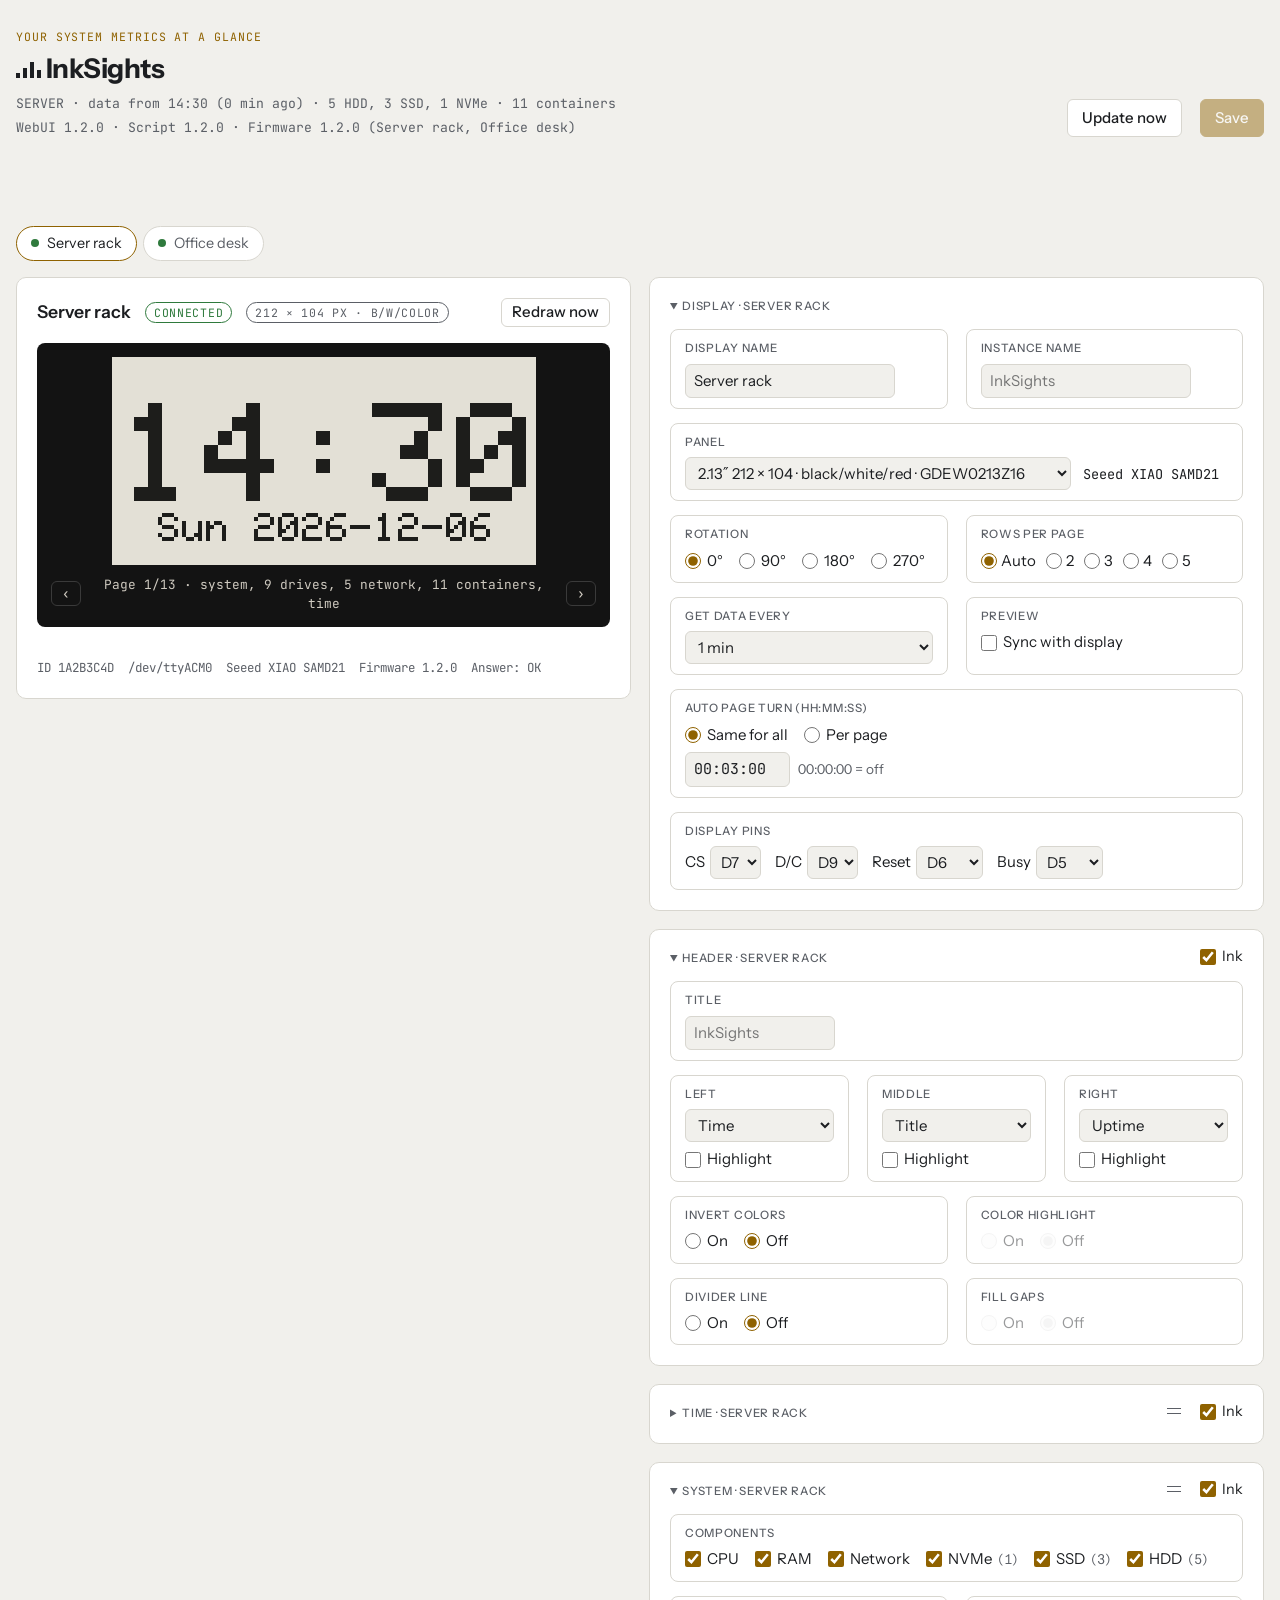
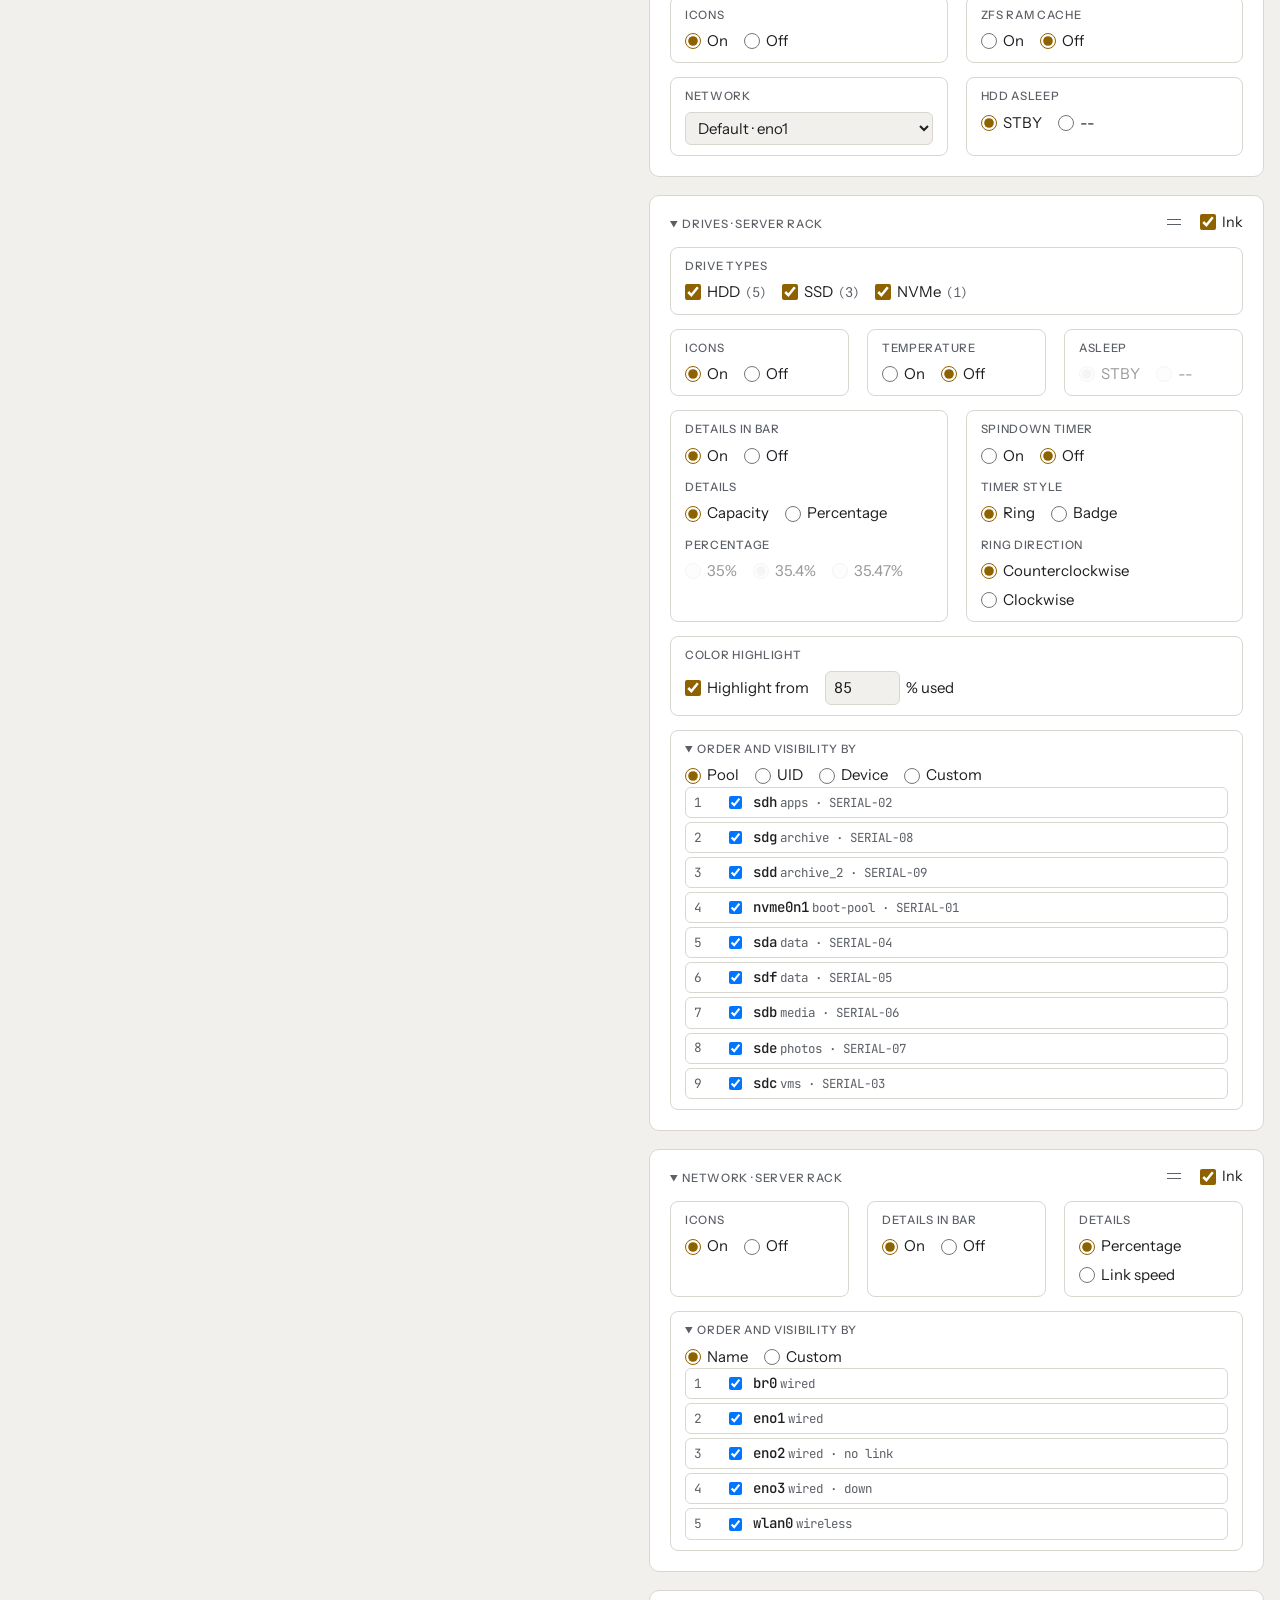
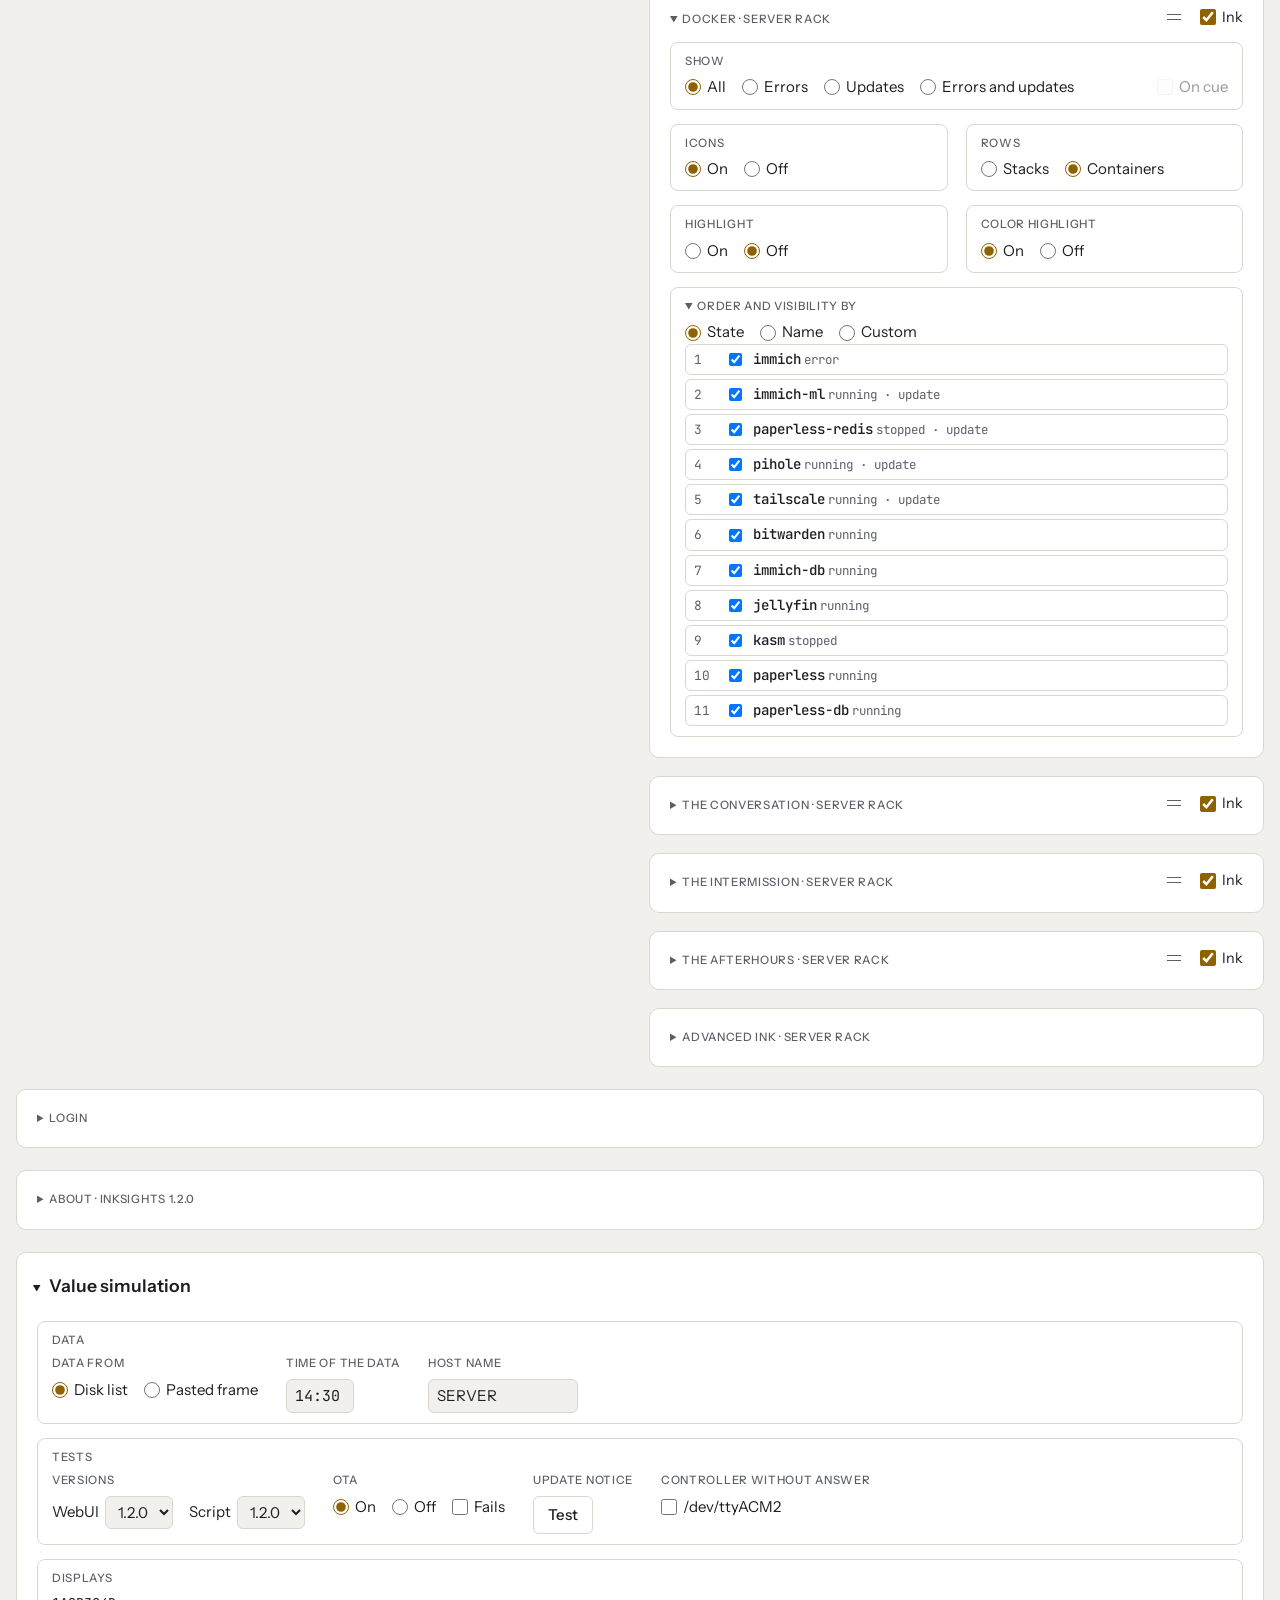
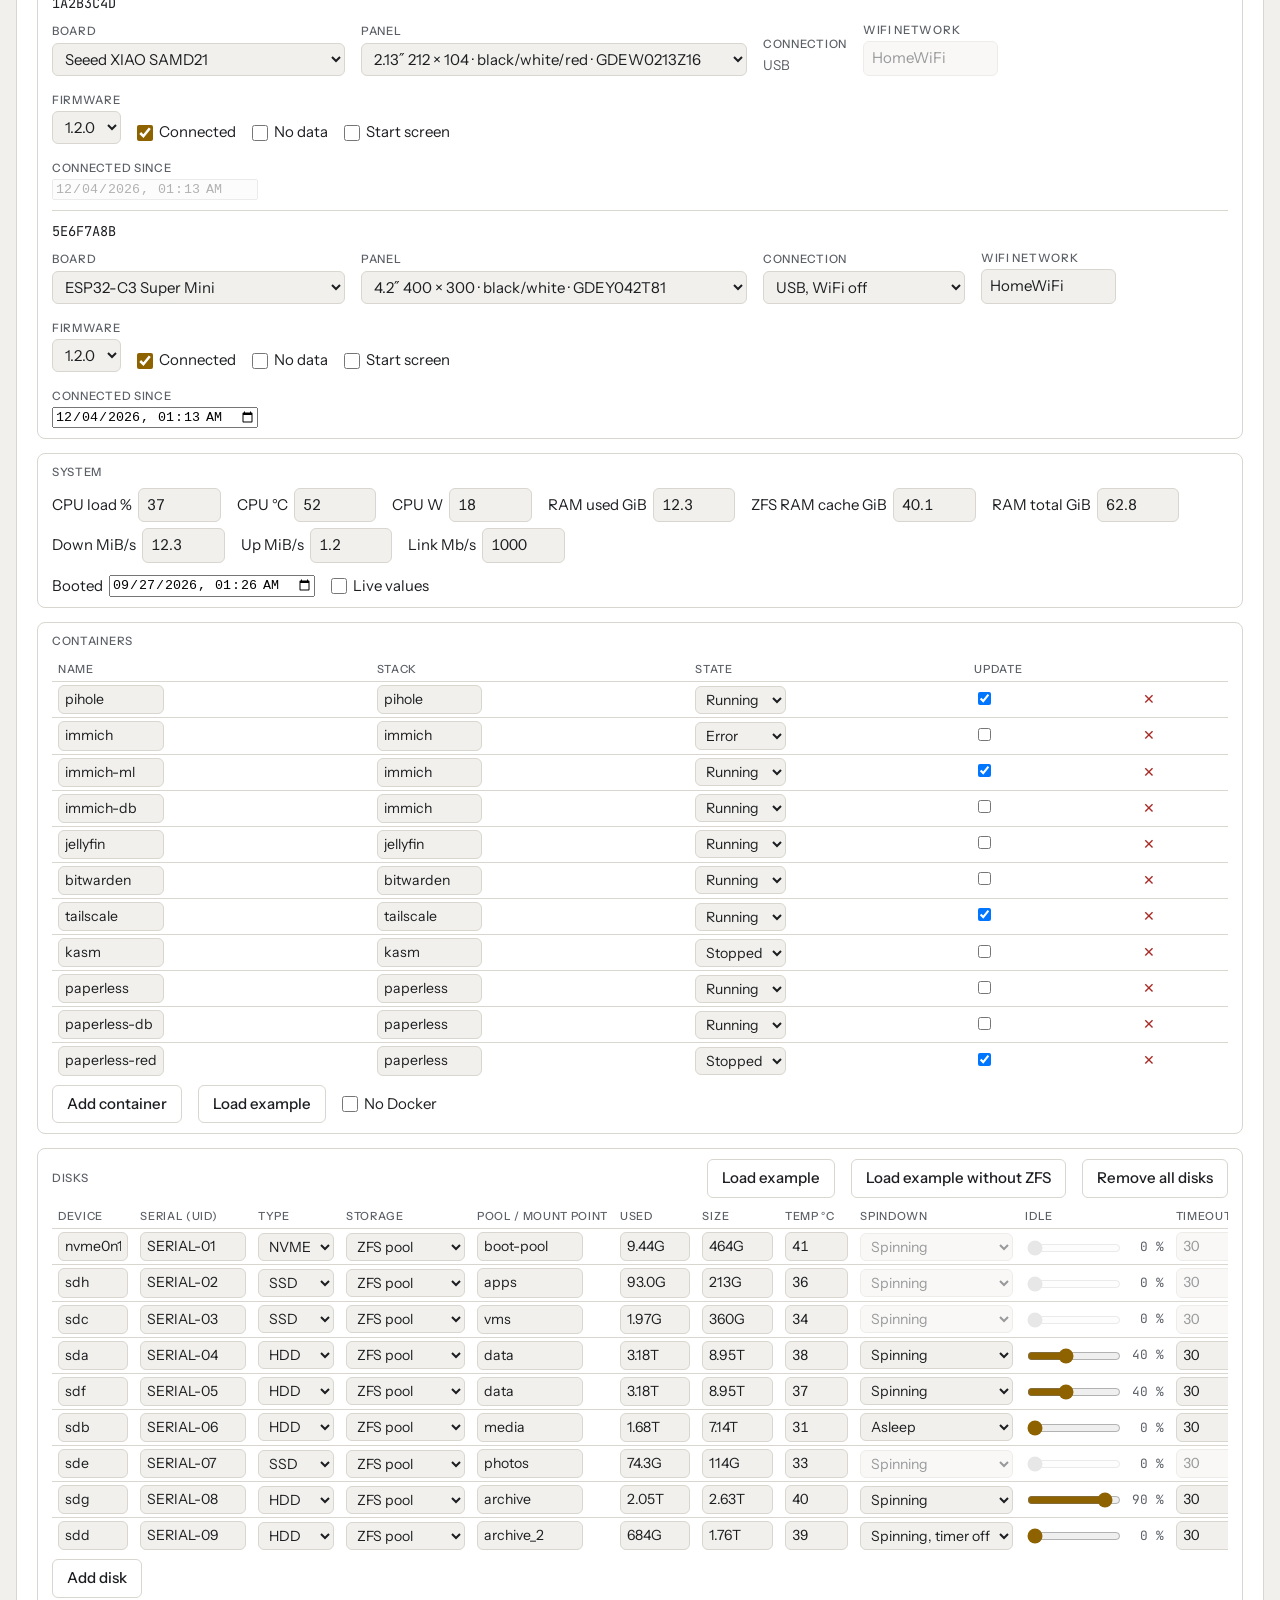
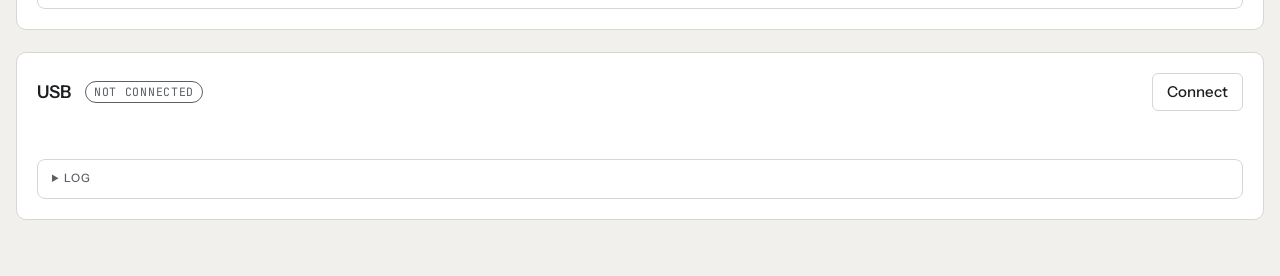
==== commit d0b6542c: "Version 1.2.0: page turn per page, new display defaults, Reset to defaults - Auto page turn: the sam" ====
--- a/simulator/simulator.html
+++ b/simulator/simulator.html
@@ -213,9 +213,9 @@
       for (const h of merged.hw) if (typeof h.panel === "string") h.panel = OLD_PANELS[h.panel] || 1;
       if (merged.host === "TRUENAS") merged.host = DEFAULTS.host;   // the host name of an earlier version
       // versions picked while 1.0 was the current one: the current one again
-      if (["1.0", "1.1", "1.1.0", "1.1.1"].includes(merged.appVer)) delete merged.appVer;
-      if (["1.0", "1.1", "1.1.0", "1.1.1"].includes(merged.scriptVer)) delete merged.scriptVer;
-      for (const h of merged.hw) if (["0.9", "1.0", "1.1", "1.1.0", "1.1.1"].includes(h.fw)) delete h.fw;
+      if (["1.0", "1.1", "1.1.0", "1.1.1", "1.1.2"].includes(merged.appVer)) delete merged.appVer;
+      if (["1.0", "1.1", "1.1.0", "1.1.1", "1.1.2"].includes(merged.scriptVer)) delete merged.scriptVer;
+      for (const h of merged.hw) if (["0.9", "1.0", "1.1", "1.1.0", "1.1.1", "1.1.2"].includes(h.fw)) delete h.fw;
       if (Array.isArray(merged.docker) && OLD_DOCKER_EXAMPLES.includes(merged.docker.map(c => c.name).join(","))) merged.docker = structuredClone(DOCKER_EXAMPLE);
       return merged;
     }
@@ -300,7 +300,7 @@
     const panel = panelById(h.panel);
     const pins = (sim.config[IDS[i]] && sim.config[IDS[i]].pins) || board.defaults;
     displays.push({ id: IDS[i], port: wifi ? "WiFi" : PORTS[i], transport: wifi ? "wifi" : "usb", size: panel.size.join("x"),
-      colors: panel.colors, panel: panel.id, pins: pins.join(","), board: h.board, wifi: board.wifi ? 1 : 0, fw: h.fw || "1.1.2", net, ota: otaRun[i] || null,
+      colors: panel.colors, panel: panel.id, pins: pins.join(","), board: h.board, wifi: board.wifi ? 1 : 0, fw: h.fw || "1.2.0", net, ota: otaRun[i] || null,
       seen: simSeen[i] ? Math.floor(simSeen[i] / 1000) : 0,   // its last fetch over WiFi (epoch s), 0 = none
       ssid: net === "sta" ? h.ssid || "" : "", online: net === "sta" ? onlineSecs(h.since) : -1,   // seconds connected
       ip: net === "sta" ? IPS[i] : net === "ap" ? "192.168.4.1" : "", fast: panel.fast ? 1 : 0, answer: "OK",
@@ -310,7 +310,7 @@
   });
   if (sim.oldFw) displays.push({ port: "/dev/ttyACM2", id: "", error: "No answer with chip ID (old firmware?)" });
   const disks = sim.disks.map((d, i) => toState(live ? liveDisk(d, i) : d));
-  return { version: sim.scriptVer || "1.1.2",
+  return { version: sim.scriptVer || "1.2.0",
     host: sim.host || "SERVER", updated: timeOk ? Math.floor(Date.now() / 1000) : 0, timeText: timeOk ? sim.time : "--:--",
     disks, displays, system: systemNow(disks, live ? liveSys() : sim.sys),
     docker: sim.noDocker ? null : (sim.docker || []).map(c => ({ name: c.name, state: c.state, update: !!c.update, stack: c.stack || "" })) };
@@ -382,6 +382,8 @@
   tabs: true,           // one tab per display, the preview beside its cards
   docker: true,         // the Docker card and pages (state.docker)
   otaPlus: true,        // firmware updates with a counting status, last contact, Force reinstall
+  pageTimes: true,      // Auto page turn: the same time for all, or per page
+  resetDefaults: true,  // Maintenance: Reset to defaults (with Reset WiFi)
   dockerStacks: true,   // Docker: one row per stack
   // Login card: the login of the settings page, off by default (the simulator keeps it in its stored settings)
   login: async (on, current, next) => {
@@ -391,10 +393,10 @@
     save();
   },
   offlineNoData: true,  // "Connected" off: the display shows "NO DATA" / "Check connection"
-  load: async () => ({ state: stateNow(), config: publicConfig(), interval: sim.interval, pagename: sim.pagename, defaultPagename: "InkSights", version: sim.appVer || "1.1.2", versionCheck: true, afterhours: true, otaEnabled: !sim.otaOff,
+  load: async () => ({ state: stateNow(), config: publicConfig(), interval: sim.interval, pagename: sim.pagename, defaultPagename: "InkSights", version: sim.appVer || "1.2.0", versionCheck: true, afterhours: true, otaEnabled: !sim.otaOff,
     login: { on: !!sim.loginOn, user: "inksights" },
     // the firmware the WebUI carries: one per board with WiFi, the version of the WebUI
-    firmware: Object.fromEntries(Object.entries(InkSightsUI.BOARDS).filter(([, b]) => b.wifi).map(([k]) => [k, { version: sim.appVer || "1.1.2", size: 1147760 }])) }),
+    firmware: Object.fromEntries(Object.entries(InkSightsUI.BOARDS).filter(([, b]) => b.wifi).map(([k]) => [k, { version: sim.appVer || "1.2.0", size: 1147760 }])) }),
   // OTA update: the board waits for its next fetch, loads the firmware and restarts with it (not kept)
   ota: async (id, version) => {
     const i = IDS.indexOf(id);
@@ -406,7 +408,7 @@
   otaFile: async id => {
     const i = IDS.indexOf(id);
     if (i < 0) throw new Error("Unknown display.");
-    otaSteps(i, sim.appVer || "1.1.2");
+    otaSteps(i, sim.appVer || "1.2.0");
   },
   save: async body => {
     const next = {};
@@ -415,6 +417,15 @@
       const w = s.wifi || {};
       next[id] = { ...s, wifi: { ...w, pass: w.pass == null ? old.pass || "" : w.pass, apPass: w.apPass == null ? old.apPass || "" : w.apPass } };
     }
+    // WiFi settings reset (Reset to defaults, Reset WiFi): the board forgets its network and opens its setup
+    // access point at once; a board on WiFi only is then no longer connected
+    IDS.forEach((id, i) => {
+      if (!next[id] || !next[id].wifiReset) return;
+      delete next[id].wifiReset;
+      const h = sim.hw[i];
+      if (h.transport === "wifi") h.connected = false;
+      h.transport = "usb"; h.net = "ap";
+    });
     sim.config = next; sim.interval = body.interval; sim.pagename = body.pagename;
     // a panel type chosen on the page: the board saves it and restarts with it
     IDS.forEach((id, i) => { if (next[id] && next[id].panel) sim.hw[i].panel = next[id].panel; });
@@ -478,7 +489,7 @@
   });
 }, 1000);
 // a version to choose: earlier, this one, a later one
-const SIM_VERSIONS = ["1.1.1", "1.1.2", "1.2.0"];   // older, this one, newer
+const SIM_VERSIONS = ["1.1.2", "1.2.0", "1.3.0"];   // older, this one, newer
 function verSel(cur, onPick, label) {
   return el("select", { "aria-label": label, onchange: e => onPick(e.target.value) },
     ...SIM_VERSIONS.map(v => el("option", { value: v, selected: v === cur }, v)));
@@ -518,7 +529,7 @@
       f("WiFi network", el("input", { type: "text", maxlength: "32", value: h.ssid || "", disabled: !board.wifi, autocomplete: "off", style: "width: 9em",
         "aria-label": `WiFi network of display ${IDS[i]}`, oninput: e => { h.ssid = e.target.value; update(); } })),
       el("span", { class: "sim-break" }),   // second line: firmware and the ticks
-      f("Firmware", verSel(h.fw || "1.1.2", v => { h.fw = v; update(true); }, `Firmware of display ${IDS[i]}`)),
+      f("Firmware", verSel(h.fw || "1.2.0", v => { h.fw = v; update(true); }, `Firmware of display ${IDS[i]}`)),
       el("label", { class: "check" }, el("input", { type: "checkbox", checked: h.connected, onchange: e => { h.connected = e.target.checked; update(true); } }), "Connected"),
       el("label", { class: "check" }, el("input", { type: "checkbox", checked: !!h.noData, onchange: e => { h.noData = e.target.checked; update(); } }), "No data"),
       el("label", { class: "check" }, el("input", { type: "checkbox", checked: !!h.splash, onchange: e => { h.splash = e.target.checked; update(); } }), "Start screen"),
@@ -568,8 +579,8 @@
 $("testUpdate").addEventListener("click", () => ui.testUpdate());
 // Versions: of the WebUI and inksights.sh here, of the firmware per display below
 $("versions-sim").replaceChildren(
-  el("label", { class: "check" }, "WebUI ", verSel(sim.appVer || "1.1.2", v => { sim.appVer = v; update(true); }, "Version of the WebUI")),
-  el("label", { class: "check" }, "Script ", verSel(sim.scriptVer || "1.1.2", v => { sim.scriptVer = v; update(true); }, "Version of the script")));
+  el("label", { class: "check" }, "WebUI ", verSel(sim.appVer || "1.2.0", v => { sim.appVer = v; update(true); }, "Version of the WebUI")),
+  el("label", { class: "check" }, "Script ", verSel(sim.scriptVer || "1.2.0", v => { sim.scriptVer = v; update(true); }, "Version of the script")));
 // OTA in the Docker settings of the server: off = no firmware updates from the page
 // Fails: an update breaks off (the board keeps its firmware)
 $("ota-sim").replaceChildren(simRadios("simota", [[1, "On"], [0, "Off"]], sim.otaOff ? 0 : 1, v => { sim.otaOff = v === 0; update(true); }),
